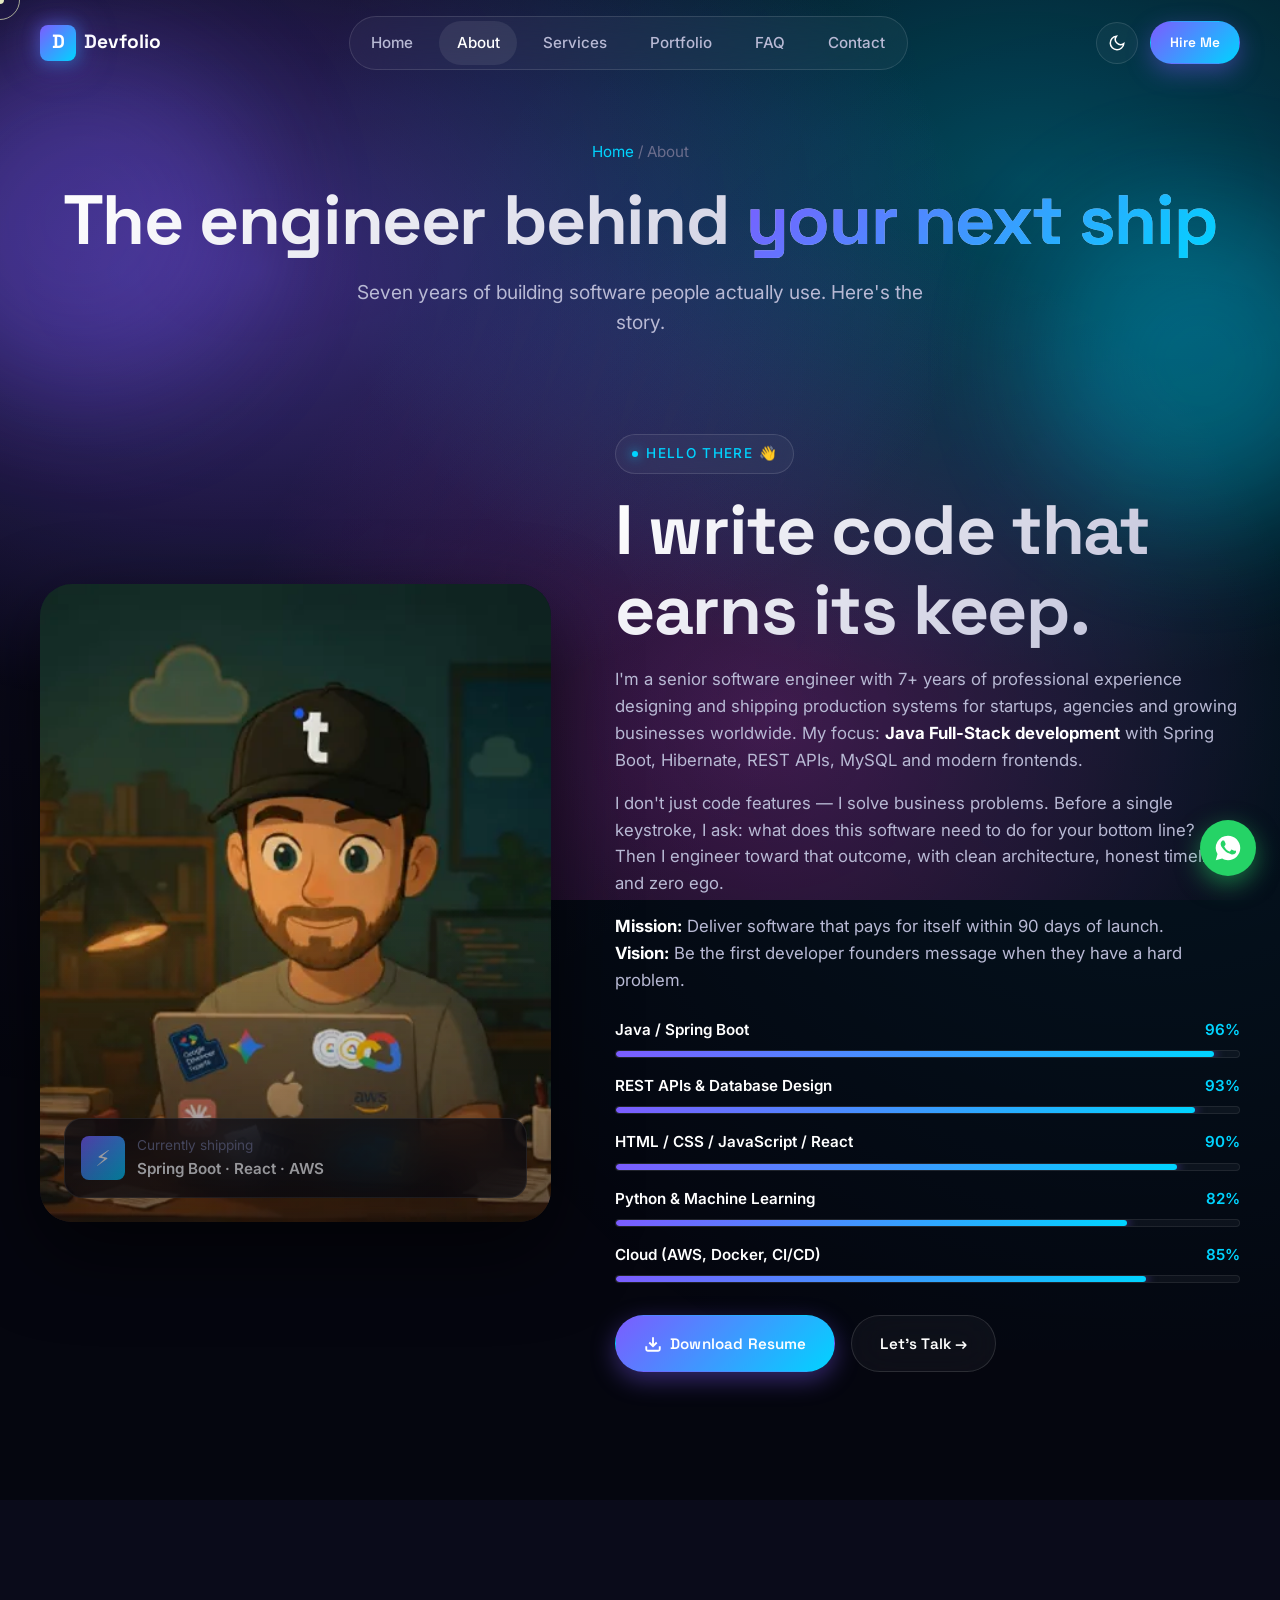
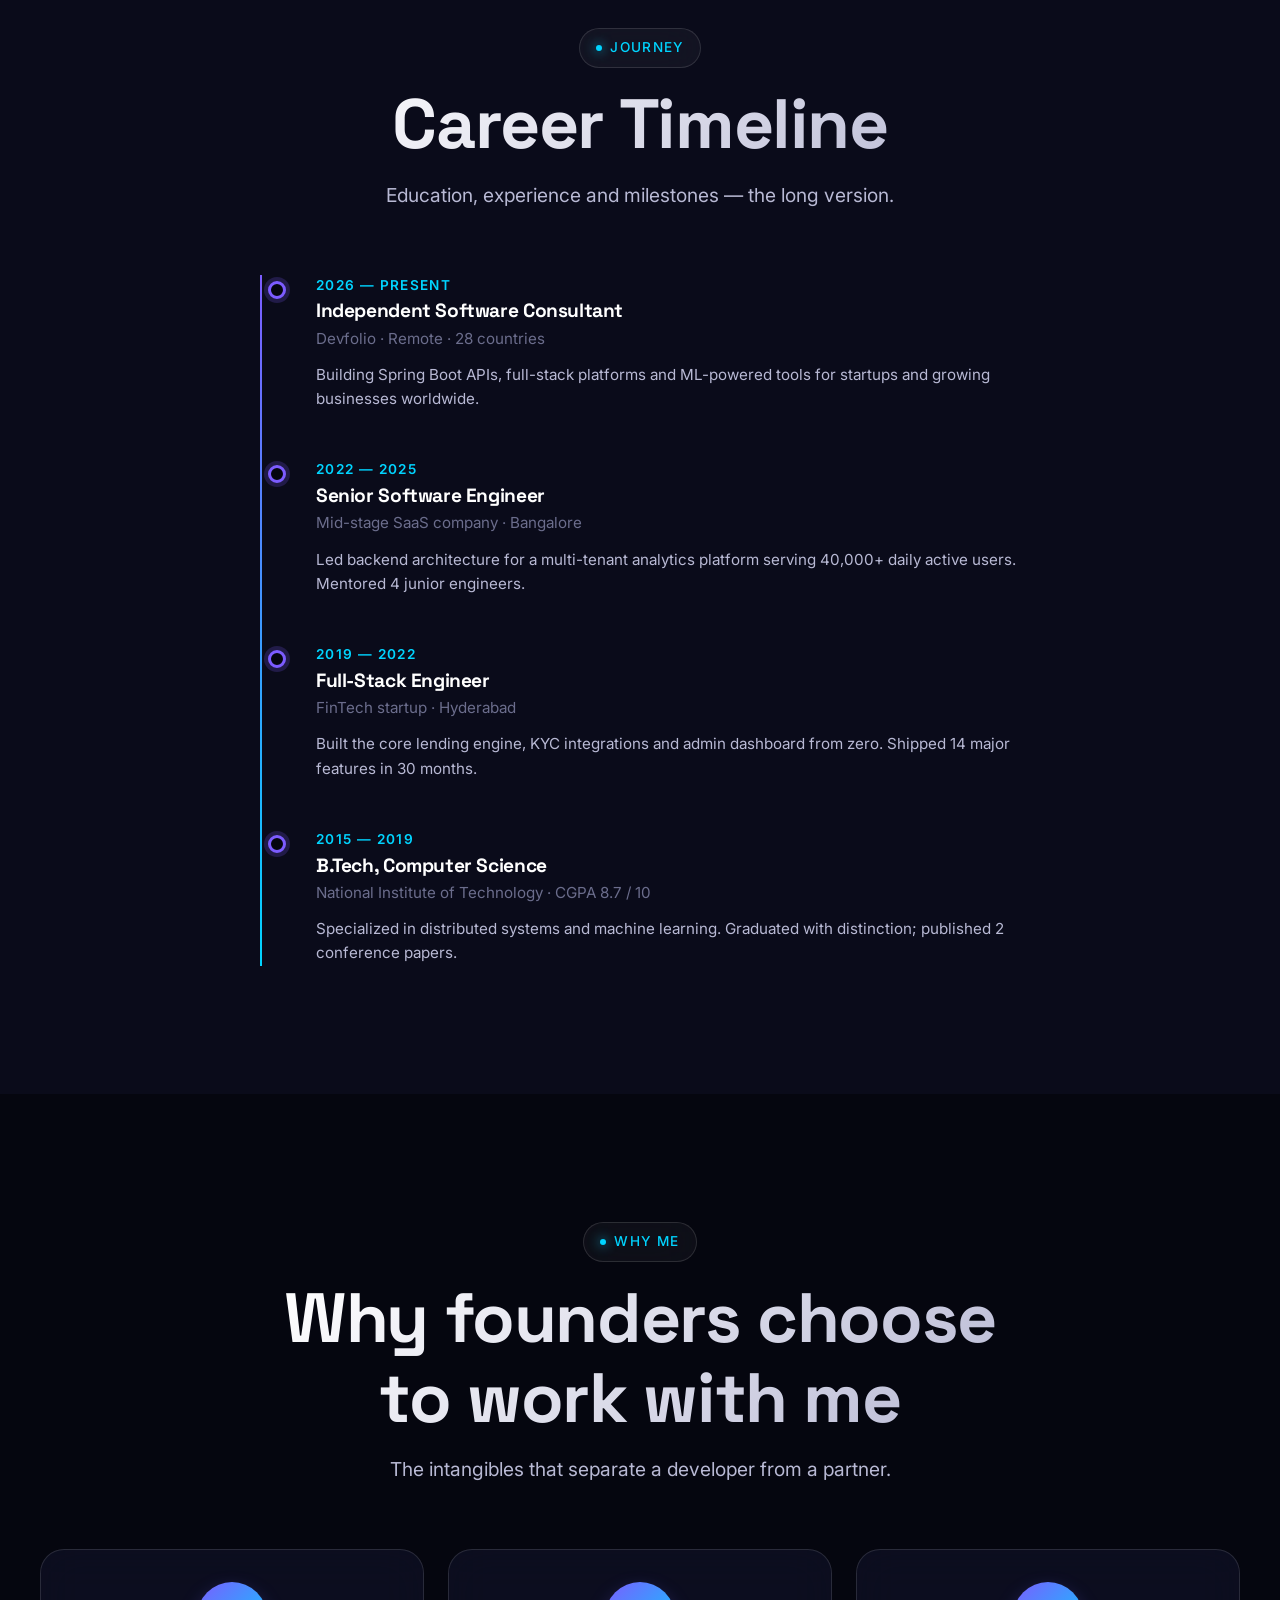
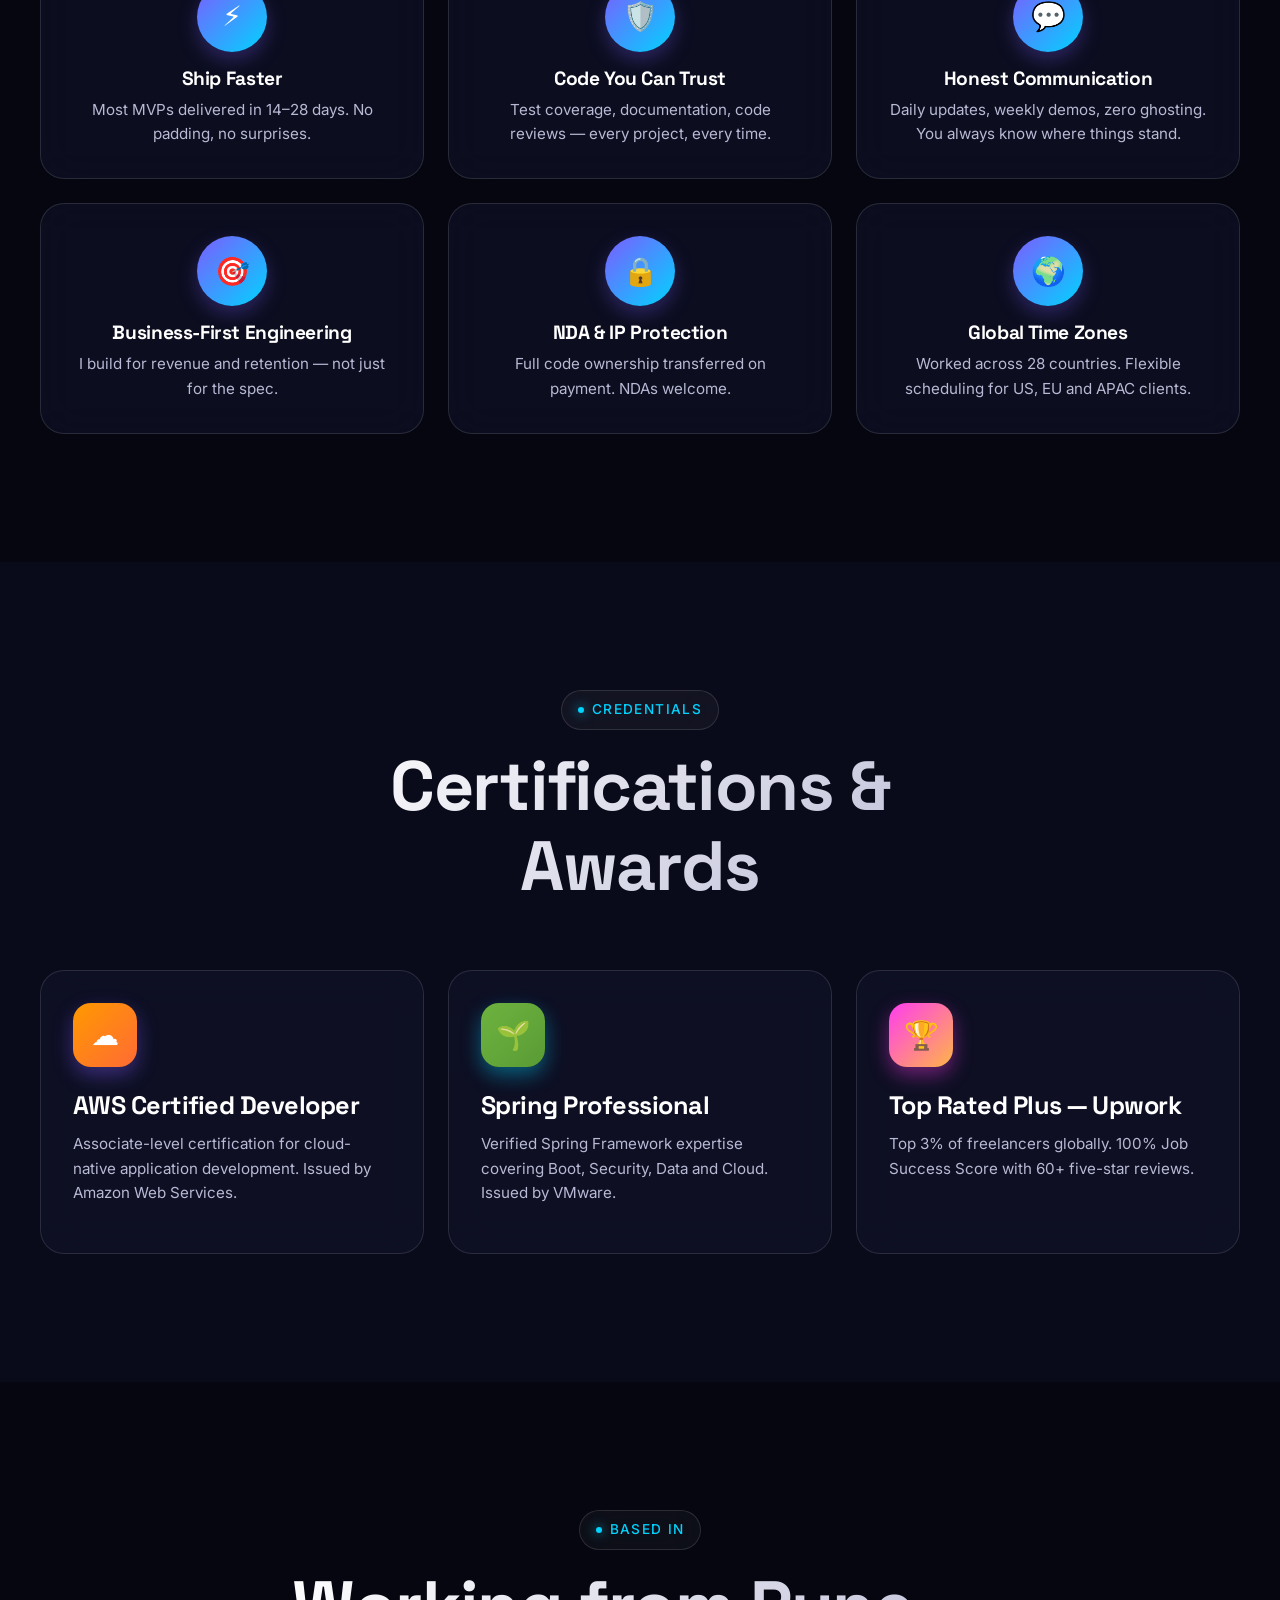
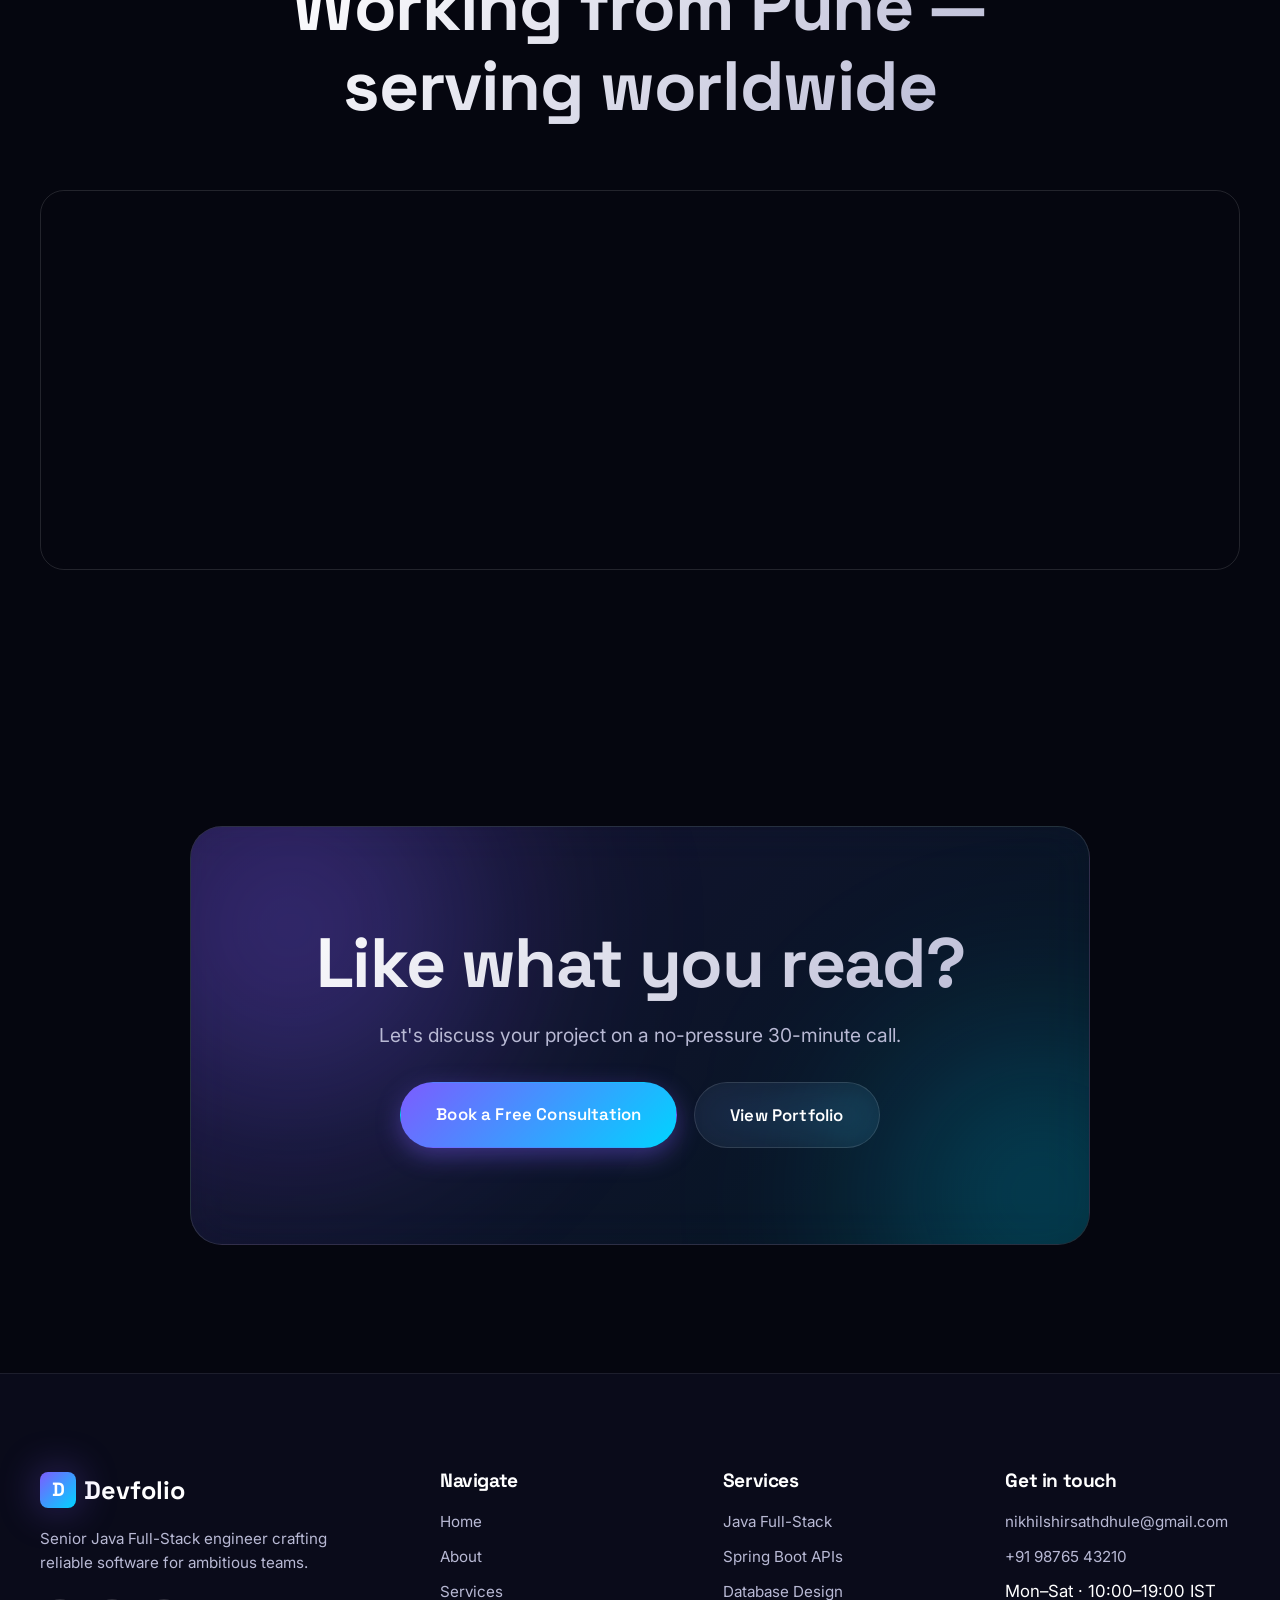
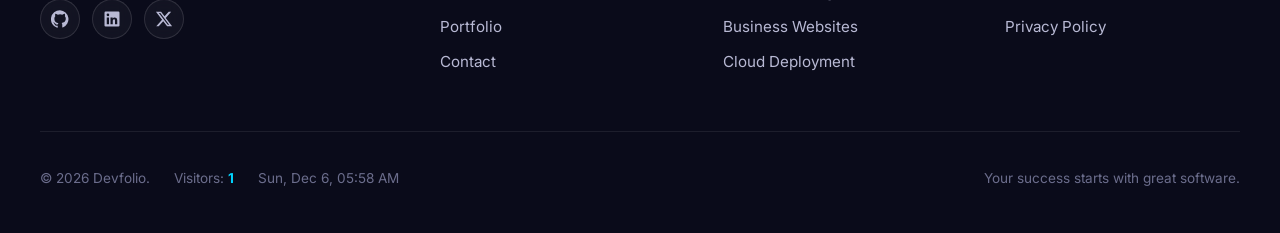
==== about.html @ 01528c9b "Add files via upload" ====
<!DOCTYPE html>
<html lang="en">
<head>
  <meta charset="UTF-8" />
  <meta name="viewport" content="width=device-width, initial-scale=1.0" />
  <title>About — Devfolio | Senior Java Full-Stack Developer</title>
  <meta name="description" content="Meet the developer behind Devfolio. 7+ years of shipping production software for startups and enterprises across 28 countries." />
  <meta name="keywords" content="About Java Developer, Software Engineer Profile, Spring Boot Expert, Hire Developer" />
  <link rel="canonical" href="https://devfolio.dev/about.html" />

  <meta property="og:title" content="About — Devfolio | Senior Java Full-Stack Developer" />
  <meta property="og:description" content="7+ years of shipping production software for startups and enterprises across 28 countries." />
  <meta property="og:image" content="https://images.unsplash.com/photo-1517694712202-14dd9538aa97?w=1200&h=630&fit=crop" />

  <link rel="icon" type="image/svg+xml" href="data:image/svg+xml,%3Csvg xmlns='http://www.w3.org/2000/svg' viewBox='0 0 100 100'%3E%3Cdefs%3E%3ClinearGradient id='g' x1='0' y1='0' x2='1' y2='1'%3E%3Cstop offset='0' stop-color='%237c5cff'/%3E%3Cstop offset='1' stop-color='%2300d4ff'/%3E%3C/linearGradient%3E%3C/defs%3E%3Crect width='100' height='100' rx='22' fill='url(%23g)'/%3E%3Ctext x='50' y='68' font-family='Arial' font-weight='700' font-size='56' fill='white' text-anchor='middle'%3ED%3C/text%3E%3C/svg%3E" />

  <link rel="stylesheet" href="css/variables.css" />
  <link rel="stylesheet" href="css/style.css" />
  <link rel="stylesheet" href="css/animations.css" />
  <link rel="stylesheet" href="css/responsive.css" />
</head>
<body>
  <div class="loader" id="loader"><div class="loader-logo">Devfolio</div><div class="loader-bar"><div class="loader-bar-fill"></div></div></div>
  <div class="cursor-dot"></div><div class="cursor-ring"></div>
  <div class="scroll-progress" id="scroll-progress"></div>

  <!-- Nav -->
  <header class="navbar" id="navbar">
    <div class="container nav-container">
      <a href="index.html" class="nav-logo"><span class="nav-logo-icon">D</span><span>Devfolio</span></a>
      <nav class="nav-menu" id="nav-menu">
        <a href="index.html" class="nav-link">Home</a>
        <a href="about.html" class="nav-link">About</a>
        <a href="services.html" class="nav-link">Services</a>
        <a href="portfolio.html" class="nav-link">Portfolio</a>
        <a href="faq.html" class="nav-link">FAQ</a>
        <a href="contact.html" class="nav-link">Contact</a>
      </nav>
      <div class="nav-actions">
        <button class="theme-toggle" id="theme-toggle" aria-label="Toggle theme">
          <svg class="moon-icon" viewBox="0 0 24 24" fill="none" stroke="currentColor" stroke-width="2"><path d="M21 12.79A9 9 0 1 1 11.21 3 7 7 0 0 0 21 12.79z"/></svg>
          <svg class="sun-icon" viewBox="0 0 24 24" fill="none" stroke="currentColor" stroke-width="2"><circle cx="12" cy="12" r="4"/><path d="M12 2v2M12 20v2M4.93 4.93l1.41 1.41M17.66 17.66l1.41 1.41M2 12h2M20 12h2M4.93 19.07l1.41-1.41M17.66 6.34l1.41-1.41"/></svg>
        </button>
        <a href="contact.html" class="btn btn-primary btn-sm">Hire Me</a>
        <button class="nav-toggle" id="nav-toggle" aria-label="Menu"><span></span><span></span><span></span></button>
      </div>
    </div>
  </header>

  <main>
    <!-- Page Header -->
    <section class="page-header">
      <div class="floating-shape shape-1"></div>
      <div class="floating-shape shape-2"></div>
      <div class="container">
        <div class="page-breadcrumb"><a href="index.html">Home</a> / About</div>
        <h1 class="page-title">The engineer behind <span class="gradient-text">your next ship</span></h1>
        <p class="section-subtitle">Seven years of building software people actually use. Here's the story.</p>
      </div>
    </section>

    <!-- About Intro -->
    <section style="padding-top: var(--space-xl);">
      <div class="container">
        <div class="about-grid">
          <div class="about-image-wrapper reveal-left">
            <img src="images\20949060.webp" alt="Developer at work" loading="lazy" />
            <div class="about-image-badge">
              <div class="about-image-badge-icon">⚡</div>
              <div>
                <div class="float-card-label">Currently shipping</div>
                <div class="float-card-value">Spring Boot · React · AWS</div>
              </div>
            </div>
          </div>
          <div class="about-content reveal-right">
            <span class="section-tag">Hello there 👋</span>
            <h2 class="section-title" style="text-align:left">I write code that earns its keep.</h2>
            <p>I'm a senior software engineer with 7+ years of professional experience designing and shipping production systems for startups, agencies and growing businesses worldwide. My focus: <strong style="color:var(--text-primary)">Java Full-Stack development</strong> with Spring Boot, Hibernate, REST APIs, MySQL and modern frontends.</p>
            <p>I don't just code features — I solve business problems. Before a single keystroke, I ask: what does this software need to do for your bottom line? Then I engineer toward that outcome, with clean architecture, honest timelines and zero ego.</p>
            <p><strong style="color:var(--text-primary)">Mission:</strong> Deliver software that pays for itself within 90 days of launch.<br/>
              <strong style="color:var(--text-primary)">Vision:</strong> Be the first developer founders message when they have a hard problem.</p>

            <!-- Skills bars -->
            <div class="skills-list">
              <div class="skill-item">
                <div class="skill-header"><span class="skill-name">Java / Spring Boot</span><span class="skill-percent">96%</span></div>
                <div class="skill-bar"><div class="skill-bar-fill" data-fill="96"></div></div>
              </div>
              <div class="skill-item">
                <div class="skill-header"><span class="skill-name">REST APIs & Database Design</span><span class="skill-percent">93%</span></div>
                <div class="skill-bar"><div class="skill-bar-fill" data-fill="93"></div></div>
              </div>
              <div class="skill-item">
                <div class="skill-header"><span class="skill-name">HTML / CSS / JavaScript / React</span><span class="skill-percent">90%</span></div>
                <div class="skill-bar"><div class="skill-bar-fill" data-fill="90"></div></div>
              </div>
              <div class="skill-item">
                <div class="skill-header"><span class="skill-name">Python & Machine Learning</span><span class="skill-percent">82%</span></div>
                <div class="skill-bar"><div class="skill-bar-fill" data-fill="82"></div></div>
              </div>
              <div class="skill-item">
                <div class="skill-header"><span class="skill-name">Cloud (AWS, Docker, CI/CD)</span><span class="skill-percent">85%</span></div>
                <div class="skill-bar"><div class="skill-bar-fill" data-fill="85"></div></div>
              </div>
            </div>

            <div style="display:flex; gap: var(--space-md); margin-top: var(--space-xl); flex-wrap: wrap;">
              <a href="#" download class="btn btn-primary">
                <svg viewBox="0 0 24 24" fill="none" stroke="currentColor" stroke-width="2.5"><path d="M21 15v4a2 2 0 0 1-2 2H5a2 2 0 0 1-2-2v-4M7 10l5 5 5-5M12 15V3"/></svg>
                Download Resume
              </a>
              <a href="contact.html" class="btn btn-secondary">Let's Talk →</a>
            </div>
          </div>
        </div>
      </div>
    </section>

    <!-- Timeline -->
    <section style="background: var(--bg-secondary);">
      <div class="container">
        <div class="section-header reveal">
          <span class="section-tag">Journey</span>
          <h2 class="section-title">Career Timeline</h2>
          <p class="section-subtitle">Education, experience and milestones — the long version.</p>
        </div>
        <div class="timeline">
          <div class="timeline-item reveal-left">
            <div class="timeline-dot"></div>
            <div class="timeline-date">2026 — Present</div>
            <h3 class="timeline-title">Independent Software Consultant</h3>
            <div class="timeline-org">Devfolio · Remote · 28 countries</div>
            <p class="timeline-desc">Building Spring Boot APIs, full-stack platforms and ML-powered tools for startups and growing businesses worldwide.</p>
          </div>
          <div class="timeline-item reveal-left">
            <div class="timeline-dot"></div>
            <div class="timeline-date">2022 — 2025</div>
            <h3 class="timeline-title">Senior Software Engineer</h3>
            <div class="timeline-org">Mid-stage SaaS company · Bangalore</div>
            <p class="timeline-desc">Led backend architecture for a multi-tenant analytics platform serving 40,000+ daily active users. Mentored 4 junior engineers.</p>
          </div>
          <div class="timeline-item reveal-left">
            <div class="timeline-dot"></div>
            <div class="timeline-date">2019 — 2022</div>
            <h3 class="timeline-title">Full-Stack Engineer</h3>
            <div class="timeline-org">FinTech startup · Hyderabad</div>
            <p class="timeline-desc">Built the core lending engine, KYC integrations and admin dashboard from zero. Shipped 14 major features in 30 months.</p>
          </div>
          <div class="timeline-item reveal-left">
            <div class="timeline-dot"></div>
            <div class="timeline-date">2015 — 2019</div>
            <h3 class="timeline-title">B.Tech, Computer Science</h3>
            <div class="timeline-org">National Institute of Technology · CGPA 8.7 / 10</div>
            <p class="timeline-desc">Specialized in distributed systems and machine learning. Graduated with distinction; published 2 conference papers.</p>
          </div>
        </div>
      </div>
    </section>

    <!-- Why Hire Me -->
    <section>
      <div class="container">
        <div class="section-header reveal">
          <span class="section-tag">Why Me</span>
          <h2 class="section-title">Why founders choose to work with me</h2>
          <p class="section-subtitle">The intangibles that separate a developer from a partner.</p>
        </div>
        <div class="why-grid reveal-stagger">
          <div class="why-card" data-tilt>
            <div class="why-icon">⚡</div>
            <h3 class="why-title">Ship Faster</h3>
            <p class="why-desc">Most MVPs delivered in 14–28 days. No padding, no surprises.</p>
          </div>
          <div class="why-card" data-tilt>
            <div class="why-icon">🛡️</div>
            <h3 class="why-title">Code You Can Trust</h3>
            <p class="why-desc">Test coverage, documentation, code reviews — every project, every time.</p>
          </div>
          <div class="why-card" data-tilt>
            <div class="why-icon">💬</div>
            <h3 class="why-title">Honest Communication</h3>
            <p class="why-desc">Daily updates, weekly demos, zero ghosting. You always know where things stand.</p>
          </div>
          <div class="why-card" data-tilt>
            <div class="why-icon">🎯</div>
            <h3 class="why-title">Business-First Engineering</h3>
            <p class="why-desc">I build for revenue and retention — not just for the spec.</p>
          </div>
          <div class="why-card" data-tilt>
            <div class="why-icon">🔒</div>
            <h3 class="why-title">NDA & IP Protection</h3>
            <p class="why-desc">Full code ownership transferred on payment. NDAs welcome.</p>
          </div>
          <div class="why-card" data-tilt>
            <div class="why-icon">🌍</div>
            <h3 class="why-title">Global Time Zones</h3>
            <p class="why-desc">Worked across 28 countries. Flexible scheduling for US, EU and APAC clients.</p>
          </div>
        </div>
      </div>
    </section>

    <!-- Certifications -->
    <section style="background: var(--bg-secondary);">
      <div class="container">
        <div class="section-header reveal">
          <span class="section-tag">Credentials</span>
          <h2 class="section-title">Certifications & Awards</h2>
        </div>
        <div class="services-grid reveal-stagger">
          <div class="service-card">
            <div class="service-icon" style="background: linear-gradient(135deg, #ff9900, #ff6b35);">☁️</div>
            <h3 class="service-title">AWS Certified Developer</h3>
            <p class="service-desc">Associate-level certification for cloud-native application development. Issued by Amazon Web Services.</p>
          </div>
          <div class="service-card">
            <div class="service-icon" style="background: linear-gradient(135deg, #6db33f, #5a9b35);">🌱</div>
            <h3 class="service-title">Spring Professional</h3>
            <p class="service-desc">Verified Spring Framework expertise covering Boot, Security, Data and Cloud. Issued by VMware.</p>
          </div>
          <div class="service-card">
            <div class="service-icon">🏆</div>
            <h3 class="service-title">Top Rated Plus — Upwork</h3>
            <p class="service-desc">Top 3% of freelancers globally. 100% Job Success Score with 60+ five-star reviews.</p>
          </div>
        </div>
      </div>
    </section>

    <!-- Map -->
    <section>
      <div class="container">
        <div class="section-header reveal">
          <span class="section-tag">Based In</span>
          <h2 class="section-title">Working from Pune — serving worldwide</h2>
        </div>
        <div class="map-wrapper reveal-scale">
          <iframe src="https://www.google.com/maps/embed?pb=!1m18!1m12!1m3!1d30272.770405528333!2d73.83503385406599!3d18.52435868348304!2m3!1f0!2f0!3f0!3m2!1i1024!2i768!4f13.1!3m3!1m2!1s0x3bc2bf2e67461101%3A0x828e12536678b91a!2sPune%2C%20Maharashtra!5e0!3m2!1sen!2sin!4v1700000000000" loading="lazy" referrerpolicy="no-referrer-when-downgrade" title="Bangalore Map"></iframe>
        </div>
      </div>
    </section>

    <!-- CTA -->
    <section class="cta-section">
      <div class="container">
        <div class="cta-card reveal-scale">
          <h2 class="cta-title">Like what you read?</h2>
          <p class="cta-desc">Let's discuss your project on a no-pressure 30-minute call.</p>
          <div class="cta-actions">
            <a href="contact.html" class="btn btn-primary btn-lg btn-magnetic">Book a Free Consultation</a>
            <a href="portfolio.html" class="btn btn-secondary btn-lg">View Portfolio</a>
          </div>
        </div>
      </div>
    </section>
  </main>

  <!-- Footer (compact – shared structure) -->
  <footer class="footer">
    <div class="container">
      <div class="footer-grid">
        <div class="footer-brand">
          <div class="footer-brand-logo"><span class="nav-logo-icon">D</span><span>Devfolio</span></div>
          <p class="footer-desc">Senior Java Full-Stack engineer crafting reliable software for ambitious teams.</p>
          <div class="footer-socials">
            <a class="social-link" href="#" aria-label="GitHub"><svg viewBox="0 0 24 24" fill="currentColor"><path d="M12 .3a12 12 0 0 0-3.8 23.4c.6.1.8-.3.8-.6v-2.2c-3.3.7-4-1.6-4-1.6-.6-1.4-1.4-1.8-1.4-1.8-1.1-.7.1-.7.1-.7 1.2.1 1.9 1.2 1.9 1.2 1.1 1.9 2.9 1.3 3.6 1 .1-.8.4-1.3.8-1.6-2.7-.3-5.5-1.3-5.5-6 0-1.3.5-2.4 1.2-3.2-.1-.3-.5-1.5.1-3.2 0 0 1-.3 3.3 1.2a11.5 11.5 0 0 1 6 0c2.3-1.5 3.3-1.2 3.3-1.2.7 1.7.2 2.9.1 3.2.8.8 1.2 1.9 1.2 3.2 0 4.6-2.8 5.6-5.5 5.9.4.4.8 1.1.8 2.2v3.3c0 .3.2.7.8.6A12 12 0 0 0 12 .3"/></svg></a>
            <a class="social-link" href="#" aria-label="LinkedIn"><svg viewBox="0 0 24 24" fill="currentColor"><path d="M20.5 2h-17A1.5 1.5 0 0 0 2 3.5v17A1.5 1.5 0 0 0 3.5 22h17a1.5 1.5 0 0 0 1.5-1.5v-17A1.5 1.5 0 0 0 20.5 2zM8 19H5v-9h3zM6.5 8.25A1.75 1.75 0 1 1 8.3 6.5a1.78 1.78 0 0 1-1.8 1.75zM19 19h-3v-4.74c0-1.42-.6-1.93-1.38-1.93A1.74 1.74 0 0 0 13 14.19V19h-3v-9h2.9v1.3a3.11 3.11 0 0 1 2.7-1.4c1.55 0 3.36.86 3.36 3.66z"/></svg></a>
            <a class="social-link" href="#" aria-label="Twitter"><svg viewBox="0 0 24 24" fill="currentColor"><path d="M18.244 2.25h3.308l-7.227 8.26 8.502 11.24H16.17l-5.214-6.817L4.99 21.75H1.68l7.73-8.835L1.254 2.25H8.08l4.713 6.231zm-1.161 17.52h1.833L7.084 4.126H5.117z"/></svg></a>
          </div>
        </div>
        <div class="footer-col"><h4>Navigate</h4><ul><li><a href="index.html">Home</a></li><li><a href="about.html">About</a></li><li><a href="services.html">Services</a></li><li><a href="portfolio.html">Portfolio</a></li><li><a href="contact.html">Contact</a></li></ul></div>
        <div class="footer-col"><h4>Services</h4><ul><li><a href="services.html">Java Full-Stack</a></li><li><a href="services.html">Spring Boot APIs</a></li><li><a href="services.html">Database Design</a></li><li><a href="services.html">Business Websites</a></li><li><a href="services.html">Cloud Deployment</a></li></ul></div>
        <div class="footer-col"><h4>Get in touch</h4><ul><li><a href="mailto:nikhilshirsathdhule@gmail.com">nikhilshirsathdhule@gmail.com</a></li><li><a href="tel:+919876543210">+91 98765 43210</a></li><li>Mon–Sat · 10:00–19:00 IST</li><li><a href="privacy.html">Privacy Policy</a></li></ul></div>
      </div>
      <div class="footer-bottom">
        <div class="info-bar" style="gap: 1.5rem;">
          <span>© 2026 Devfolio.</span>
          <span>Visitors: <strong id="visitor-count" style="color: var(--accent-secondary)">0</strong></span>
          <span id="current-datetime"></span>
        </div>
        <span>Your success starts with great software.</span>
      </div>
    </div>
  </footer>

  <a href="https://wa.me/919876543210" class="whatsapp-float" aria-label="WhatsApp" target="_blank" rel="noopener">
    <svg viewBox="0 0 24 24" fill="currentColor"><path d="M17.5 14.4c-.3-.2-1.7-.9-2-1s-.5-.2-.7.2-.8 1-1 1.2-.4.2-.7.1c-1-.5-2-1-2.7-1.9-.7-.8-1.3-1.8-1.5-2.1-.2-.4 0-.5.2-.7.2-.2.4-.4.5-.6s.2-.3.3-.5c.1-.3 0-.5 0-.7s-.7-1.8-1-2.4c-.3-.6-.5-.5-.7-.5h-.6c-.2 0-.5.1-.8.4-.3.4-1.1 1.1-1.1 2.6s1.2 3 1.4 3.2c.2.2 2.3 3.5 5.6 4.9.8.4 1.4.6 1.9.7.8.2 1.5.2 2.1.1.6-.1 1.7-.7 2-1.4.2-.7.2-1.3.1-1.4-.1-.2-.3-.3-.6-.4M12 22.5c-1.8 0-3.5-.5-5-1.4l-5.5 1.5 1.5-5.4A10.4 10.4 0 0 1 12 1.5c5.8 0 10.5 4.7 10.5 10.5S17.8 22.5 12 22.5"/></svg>
  </a>
  <button class="back-to-top" id="back-to-top" aria-label="Back to top">
    <svg width="18" height="18" viewBox="0 0 24 24" fill="none" stroke="currentColor" stroke-width="2.5"><path d="M18 15l-6-6-6 6"/></svg>
  </button>
  <div class="toast-container" id="toast-container"></div>

  <script src="js/theme.js"></script>
  <script src="js/main.js"></script>
  <script src="js/animation.js"></script>
</body>
</html>
---- css/variables.css ----
/* ============================================
   CSS VARIABLES - Design Tokens
   Premium Dark Theme with Glassmorphism
   ============================================ */

:root {
  /* ---------- Color Palette - Dark Theme ---------- */
  --bg-primary: #05060f;
  --bg-secondary: #0a0b1a;
  --bg-tertiary: #11132a;
  --bg-glass: rgba(255, 255, 255, 0.04);
  --bg-glass-strong: rgba(255, 255, 255, 0.08);
  --bg-card: rgba(17, 19, 42, 0.6);

  /* ---------- Brand / Accent ---------- */
  --accent-primary: #7c5cff;     /* Electric Violet */
  --accent-secondary: #00d4ff;   /* Cyan */
  --accent-tertiary: #ff3df0;    /* Magenta */
  --accent-success: #00ffa3;     /* Neon Green */
  --accent-warning: #ffb547;
  --accent-error: #ff4d6d;

  /* ---------- Gradients ---------- */
  --gradient-primary: linear-gradient(135deg, #7c5cff 0%, #00d4ff 100%);
  --gradient-secondary: linear-gradient(135deg, #ff3df0 0%, #7c5cff 100%);
  --gradient-aurora: linear-gradient(135deg, #7c5cff 0%, #ff3df0 50%, #00d4ff 100%);
  --gradient-mesh: radial-gradient(at 20% 30%, rgba(124, 92, 255, 0.4) 0px, transparent 50%),
                   radial-gradient(at 80% 20%, rgba(0, 212, 255, 0.3) 0px, transparent 50%),
                   radial-gradient(at 60% 80%, rgba(255, 61, 240, 0.25) 0px, transparent 50%);
  --gradient-border: linear-gradient(135deg, rgba(124, 92, 255, 0.6), rgba(0, 212, 255, 0.6));
  --gradient-text: linear-gradient(135deg, #ffffff 0%, #b8b9d4 100%);
  --gradient-glow: radial-gradient(circle, rgba(124, 92, 255, 0.4) 0%, transparent 70%);

  /* ---------- Text Colors ---------- */
  --text-primary: #ffffff;
  --text-secondary: #b8b9d4;
  --text-muted: #6b6d8c;
  --text-inverse: #05060f;

  /* ---------- Borders ---------- */
  --border-subtle: rgba(255, 255, 255, 0.08);
  --border-default: rgba(255, 255, 255, 0.12);
  --border-strong: rgba(255, 255, 255, 0.2);
  --border-glow: rgba(124, 92, 255, 0.4);

  /* ---------- Shadows - Soft Premium ---------- */
  --shadow-sm: 0 2px 8px rgba(0, 0, 0, 0.3);
  --shadow-md: 0 8px 24px rgba(0, 0, 0, 0.4);
  --shadow-lg: 0 20px 60px rgba(0, 0, 0, 0.5);
  --shadow-xl: 0 30px 80px rgba(0, 0, 0, 0.6);
  --shadow-glow: 0 0 40px rgba(124, 92, 255, 0.4);
  --shadow-glow-cyan: 0 0 40px rgba(0, 212, 255, 0.4);
  --shadow-neumorph: 8px 8px 24px rgba(0, 0, 0, 0.4), -8px -8px 24px rgba(255, 255, 255, 0.02);

  /* ---------- Typography ---------- */
  --font-display: 'Space Grotesk', 'Inter', system-ui, -apple-system, sans-serif;
  --font-body: 'Inter', system-ui, -apple-system, sans-serif;
  --font-mono: 'JetBrains Mono', 'Courier New', monospace;

  --fs-xs: clamp(0.75rem, 0.7rem + 0.2vw, 0.85rem);
  --fs-sm: clamp(0.85rem, 0.8rem + 0.25vw, 0.95rem);
  --fs-base: clamp(0.95rem, 0.9rem + 0.25vw, 1.05rem);
  --fs-md: clamp(1.05rem, 1rem + 0.3vw, 1.2rem);
  --fs-lg: clamp(1.25rem, 1.1rem + 0.6vw, 1.6rem);
  --fs-xl: clamp(1.6rem, 1.3rem + 1.2vw, 2.4rem);
  --fs-2xl: clamp(2rem, 1.5rem + 2vw, 3.2rem);
  --fs-3xl: clamp(2.5rem, 1.8rem + 3.2vw, 4.8rem);
  --fs-hero: clamp(2.8rem, 2rem + 4.5vw, 6.5rem);

  /* ---------- Spacing ---------- */
  --space-2xs: 0.25rem;
  --space-xs: 0.5rem;
  --space-sm: 0.75rem;
  --space-md: 1rem;
  --space-lg: 1.5rem;
  --space-xl: 2rem;
  --space-2xl: 3rem;
  --space-3xl: 4rem;
  --space-4xl: 6rem;
  --space-5xl: 8rem;

  /* ---------- Radius ---------- */
  --r-xs: 4px;
  --r-sm: 8px;
  --r-md: 12px;
  --r-lg: 18px;
  --r-xl: 24px;
  --r-2xl: 32px;
  --r-full: 9999px;

  /* ---------- Transitions ---------- */
  --t-fast: 150ms cubic-bezier(0.4, 0, 0.2, 1);
  --t-base: 300ms cubic-bezier(0.4, 0, 0.2, 1);
  --t-slow: 600ms cubic-bezier(0.4, 0, 0.2, 1);
  --t-spring: 400ms cubic-bezier(0.34, 1.56, 0.64, 1);
  --t-smooth: 800ms cubic-bezier(0.16, 1, 0.3, 1);

  /* ---------- Container ---------- */
  --container-max: 1280px;
  --container-padding: clamp(1rem, 4vw, 2.5rem);

  /* ---------- Z-Index ---------- */
  --z-base: 1;
  --z-dropdown: 100;
  --z-sticky: 200;
  --z-nav: 500;
  --z-modal: 1000;
  --z-cursor: 9999;
  --z-toast: 10000;
  --z-loader: 99999;
}

/* ---------- Light Theme Override ---------- */
[data-theme="light"] {
  --bg-primary: #f7f8fc;
  --bg-secondary: #ffffff;
  --bg-tertiary: #eef0fa;
  --bg-glass: rgba(255, 255, 255, 0.7);
  --bg-glass-strong: rgba(255, 255, 255, 0.9);
  --bg-card: rgba(255, 255, 255, 0.85);

  --text-primary: #0a0b1a;
  --text-secondary: #4a4c6b;
  --text-muted: #8a8da8;

  --border-subtle: rgba(10, 11, 26, 0.06);
  --border-default: rgba(10, 11, 26, 0.1);
  --border-strong: rgba(10, 11, 26, 0.18);

  --gradient-text: linear-gradient(135deg, #0a0b1a 0%, #4a4c6b 100%);
  --gradient-mesh: radial-gradient(at 20% 30%, rgba(124, 92, 255, 0.18) 0px, transparent 50%),
                   radial-gradient(at 80% 20%, rgba(0, 212, 255, 0.15) 0px, transparent 50%),
                   radial-gradient(at 60% 80%, rgba(255, 61, 240, 0.12) 0px, transparent 50%);

  --shadow-sm: 0 2px 8px rgba(10, 11, 26, 0.06);
  --shadow-md: 0 8px 24px rgba(10, 11, 26, 0.1);
  --shadow-lg: 0 20px 60px rgba(10, 11, 26, 0.12);
}
---- css/style.css ----
/* ============================================
   MAIN STYLESHEET - Devfolio Premium
   ============================================ */

@import url('https://fonts.googleapis.com/css2?family=Inter:wght@300;400;500;600;700;800&family=Space+Grotesk:wght@400;500;600;700&family=JetBrains+Mono:wght@400;500&display=swap');

/* ---------- Reset ---------- */
*, *::before, *::after {
  box-sizing: border-box;
  margin: 0;
  padding: 0;
}

html {
  scroll-behavior: smooth;
  -webkit-font-smoothing: antialiased;
  -moz-osx-font-smoothing: grayscale;
}

body {
  font-family: var(--font-body);
  font-size: var(--fs-base);
  line-height: 1.6;
  color: var(--text-primary);
  background: var(--bg-primary);
  overflow-x: hidden;
  position: relative;
  min-height: 100vh;
}

/* ---------- Animated Background Mesh ---------- */
body::before {
  content: '';
  position: fixed;
  inset: 0;
  background: var(--gradient-mesh);
  z-index: -2;
  pointer-events: none;
  animation: meshShift 20s ease-in-out infinite alternate;
}

@keyframes meshShift {
  0% { transform: scale(1) rotate(0deg); opacity: 0.9; }
  100% { transform: scale(1.15) rotate(2deg); opacity: 1; }
}

/* ---------- Aurora Effect ---------- */
body::after {
  content: '';
  position: fixed;
  top: -50%;
  left: -50%;
  width: 200%;
  height: 200%;
  background:
    radial-gradient(circle at 30% 40%, rgba(124, 92, 255, 0.08) 0%, transparent 40%),
    radial-gradient(circle at 70% 60%, rgba(0, 212, 255, 0.08) 0%, transparent 40%);
  z-index: -1;
  pointer-events: none;
  animation: aurora 25s linear infinite;
}

@keyframes aurora {
  0% { transform: rotate(0deg) scale(1); }
  50% { transform: rotate(180deg) scale(1.2); }
  100% { transform: rotate(360deg) scale(1); }
}

/* ---------- Typography ---------- */
h1, h2, h3, h4, h5, h6 {
  font-family: var(--font-display);
  font-weight: 700;
  line-height: 1.15;
  letter-spacing: -0.02em;
  color: var(--text-primary);
}

h1 { font-size: var(--fs-hero); }
h2 { font-size: var(--fs-3xl); }
h3 { font-size: var(--fs-2xl); }
h4 { font-size: var(--fs-xl); }
h5 { font-size: var(--fs-lg); }
h6 { font-size: var(--fs-md); }

p { color: var(--text-secondary); }

a {
  color: inherit;
  text-decoration: none;
  transition: color var(--t-base);
}

img, picture, video { max-width: 100%; display: block; }

ul, ol { list-style: none; }

button {
  font-family: inherit;
  cursor: pointer;
  border: none;
  background: none;
  color: inherit;
}

::selection {
  background: var(--accent-primary);
  color: white;
}

/* ---------- Custom Scrollbar ---------- */
::-webkit-scrollbar { width: 10px; height: 10px; }
::-webkit-scrollbar-track { background: var(--bg-secondary); }
::-webkit-scrollbar-thumb {
  background: linear-gradient(180deg, var(--accent-primary), var(--accent-secondary));
  border-radius: var(--r-full);
}
::-webkit-scrollbar-thumb:hover { background: var(--accent-primary); }

/* ---------- Containers / Layout ---------- */
.container {
  width: 100%;
  max-width: var(--container-max);
  margin-inline: auto;
  padding-inline: var(--container-padding);
}

section { padding-block: var(--space-5xl); position: relative; }

.section-header {
  text-align: center;
  margin-bottom: var(--space-3xl);
  max-width: 720px;
  margin-inline: auto;
}

.section-tag {
  display: inline-flex;
  align-items: center;
  gap: var(--space-xs);
  padding: var(--space-xs) var(--space-md);
  background: var(--bg-glass);
  border: 1px solid var(--border-default);
  border-radius: var(--r-full);
  font-size: var(--fs-xs);
  font-weight: 500;
  color: var(--accent-secondary);
  text-transform: uppercase;
  letter-spacing: 0.1em;
  margin-bottom: var(--space-md);
  backdrop-filter: blur(20px);
  -webkit-backdrop-filter: blur(20px);
}

.section-tag::before {
  content: '';
  width: 6px; height: 6px;
  border-radius: 50%;
  background: var(--accent-secondary);
  box-shadow: 0 0 12px var(--accent-secondary);
  animation: pulse 2s ease-in-out infinite;
}

@keyframes pulse {
  0%, 100% { opacity: 1; transform: scale(1); }
  50% { opacity: 0.5; transform: scale(1.3); }
}

.section-title {
  font-size: var(--fs-3xl);
  margin-bottom: var(--space-md);
  background: var(--gradient-text);
  -webkit-background-clip: text;
  background-clip: text;
  -webkit-text-fill-color: transparent;
}

.section-subtitle {
  font-size: var(--fs-md);
  color: var(--text-secondary);
  max-width: 600px;
  margin-inline: auto;
}

.gradient-text {
  background: var(--gradient-primary);
  -webkit-background-clip: text;
  background-clip: text;
  -webkit-text-fill-color: transparent;
  display: inline-block;
}

/* ---------- Buttons ---------- */
.btn {
  display: inline-flex;
  align-items: center;
  justify-content: center;
  gap: var(--space-xs);
  padding: 0.95rem 1.75rem;
  font-size: var(--fs-sm);
  font-weight: 600;
  font-family: var(--font-display);
  letter-spacing: 0.01em;
  border-radius: var(--r-full);
  transition: all var(--t-spring);
  cursor: pointer;
  position: relative;
  overflow: hidden;
  white-space: nowrap;
  text-align: center;
  border: 1px solid transparent;
}

.btn svg { width: 18px; height: 18px; transition: transform var(--t-base); }
.btn:hover svg { transform: translateX(4px); }

/* Primary Button - Gradient */
.btn-primary {
  background: var(--gradient-primary);
  color: white;
  box-shadow: 0 8px 24px rgba(124, 92, 255, 0.4);
}

.btn-primary::before {
  content: '';
  position: absolute;
  inset: 0;
  background: var(--gradient-secondary);
  opacity: 0;
  transition: opacity var(--t-base);
  z-index: -1;
}

.btn-primary:hover {
  transform: translateY(-3px);
  box-shadow: 0 14px 36px rgba(124, 92, 255, 0.55);
}

.btn-primary:hover::before { opacity: 1; }

/* Secondary - Glass */
.btn-secondary {
  background: var(--bg-glass);
  color: var(--text-primary);
  border: 1px solid var(--border-default);
  backdrop-filter: blur(20px);
  -webkit-backdrop-filter: blur(20px);
}

.btn-secondary:hover {
  background: var(--bg-glass-strong);
  border-color: var(--accent-primary);
  transform: translateY(-3px);
  box-shadow: var(--shadow-glow);
}

/* Ghost */
.btn-ghost {
  background: transparent;
  color: var(--text-primary);
  border: 1px solid var(--border-default);
}

.btn-ghost:hover {
  border-color: var(--accent-secondary);
  color: var(--accent-secondary);
}

/* Sizes */
.btn-sm { padding: 0.6rem 1.2rem; font-size: var(--fs-xs); }
.btn-lg { padding: 1.15rem 2.2rem; font-size: var(--fs-base); }

/* Magnetic effect (used by JS) */
.btn-magnetic { will-change: transform; }

/* ---------- Custom Cursor ---------- */
.cursor-dot, .cursor-ring {
  position: fixed;
  top: 0; left: 0;
  pointer-events: none;
  z-index: var(--z-cursor);
  transform: translate(-50%, -50%);
  will-change: transform;
  mix-blend-mode: difference;
}

.cursor-dot {
  width: 8px; height: 8px;
  background: white;
  border-radius: 50%;
  transition: transform 0.1s ease;
}

.cursor-ring {
  width: 40px; height: 40px;
  border: 1.5px solid rgba(255, 255, 255, 0.7);
  border-radius: 50%;
  transition: transform 0.3s ease, width 0.3s ease, height 0.3s ease, background 0.3s ease;
}

.cursor-ring.cursor-hover {
  width: 64px; height: 64px;
  background: rgba(124, 92, 255, 0.2);
  border-color: var(--accent-primary);
}

@media (hover: none) {
  .cursor-dot, .cursor-ring { display: none; }
}

/* ---------- Loading Screen ---------- */
.loader {
  position: fixed;
  inset: 0;
  background: var(--bg-primary);
  display: flex;
  flex-direction: column;
  align-items: center;
  justify-content: center;
  z-index: var(--z-loader);
  transition: opacity 0.6s ease, visibility 0.6s ease;
}

.loader.hidden { opacity: 0; visibility: hidden; }

.loader-logo {
  font-family: var(--font-display);
  font-size: var(--fs-2xl);
  font-weight: 700;
  background: var(--gradient-primary);
  -webkit-background-clip: text;
  background-clip: text;
  -webkit-text-fill-color: transparent;
  margin-bottom: var(--space-lg);
}

.loader-bar {
  width: 200px;
  height: 3px;
  background: var(--bg-tertiary);
  border-radius: var(--r-full);
  overflow: hidden;
}

.loader-bar-fill {
  height: 100%;
  width: 0;
  background: var(--gradient-primary);
  border-radius: var(--r-full);
  animation: loadFill 1.5s ease forwards;
  box-shadow: 0 0 12px var(--accent-primary);
}

@keyframes loadFill {
  0% { width: 0; }
  100% { width: 100%; }
}

/* ---------- Top Progress Bar ---------- */
.scroll-progress {
  position: fixed;
  top: 0; left: 0;
  height: 3px;
  width: 0%;
  background: var(--gradient-primary);
  z-index: var(--z-nav);
  box-shadow: 0 0 12px var(--accent-primary);
  transition: width 0.1s linear;
}

/* ---------- Navigation ---------- */
.navbar {
  position: fixed;
  top: 0; left: 0; right: 0;
  z-index: var(--z-nav);
  padding-block: var(--space-md);
  transition: all var(--t-base);
}

.navbar.scrolled {
  padding-block: var(--space-sm);
  background: rgba(5, 6, 15, 0.7);
  backdrop-filter: blur(24px) saturate(180%);
  -webkit-backdrop-filter: blur(24px) saturate(180%);
  border-bottom: 1px solid var(--border-subtle);
}

[data-theme="light"] .navbar.scrolled {
  background: rgba(247, 248, 252, 0.8);
}

.nav-container {
  display: flex;
  align-items: center;
  justify-content: space-between;
  gap: var(--space-lg);
}

.nav-logo {
  display: flex;
  align-items: center;
  gap: var(--space-xs);
  font-family: var(--font-display);
  font-weight: 700;
  font-size: var(--fs-md);
  color: var(--text-primary);
}

.nav-logo-icon {
  width: 36px; height: 36px;
  display: grid; place-items: center;
  background: var(--gradient-primary);
  border-radius: var(--r-sm);
  font-size: var(--fs-md);
  color: white;
  box-shadow: var(--shadow-glow);
  position: relative;
}

.nav-logo-icon::after {
  content: '';
  position: absolute;
  inset: -2px;
  border-radius: var(--r-sm);
  background: var(--gradient-primary);
  filter: blur(8px);
  opacity: 0.4;
  z-index: -1;
}

.nav-menu {
  display: flex;
  align-items: center;
  gap: var(--space-xs);
  background: var(--bg-glass);
  border: 1px solid var(--border-default);
  border-radius: var(--r-full);
  padding: var(--space-2xs);
  backdrop-filter: blur(20px);
  -webkit-backdrop-filter: blur(20px);
}

.nav-link {
  padding: 0.6rem 1.1rem;
  font-size: var(--fs-sm);
  font-weight: 500;
  color: var(--text-secondary);
  border-radius: var(--r-full);
  transition: all var(--t-base);
  position: relative;
}

.nav-link:hover, .nav-link.active {
  color: var(--text-primary);
  background: var(--bg-glass-strong);
}

.nav-actions {
  display: flex;
  align-items: center;
  gap: var(--space-sm);
}

.theme-toggle {
  width: 42px; height: 42px;
  display: grid; place-items: center;
  background: var(--bg-glass);
  border: 1px solid var(--border-default);
  border-radius: 50%;
  color: var(--text-primary);
  transition: all var(--t-base);
  backdrop-filter: blur(20px);
  -webkit-backdrop-filter: blur(20px);
}

.theme-toggle:hover {
  border-color: var(--accent-primary);
  transform: rotate(20deg);
}

.theme-toggle svg { width: 18px; height: 18px; }
.theme-toggle .sun-icon { display: none; }
[data-theme="light"] .theme-toggle .sun-icon { display: block; }
[data-theme="light"] .theme-toggle .moon-icon { display: none; }

.nav-toggle {
  display: none;
  width: 42px; height: 42px;
  background: var(--bg-glass);
  border: 1px solid var(--border-default);
  border-radius: 50%;
  flex-direction: column;
  align-items: center;
  justify-content: center;
  gap: 4px;
}

.nav-toggle span {
  width: 18px; height: 2px;
  background: var(--text-primary);
  border-radius: 2px;
  transition: all var(--t-base);
}

.nav-toggle.active span:nth-child(1) { transform: translateY(6px) rotate(45deg); }
.nav-toggle.active span:nth-child(2) { opacity: 0; }
.nav-toggle.active span:nth-child(3) { transform: translateY(-6px) rotate(-45deg); }

/* ---------- Hero Section ---------- */
.hero {
  min-height: 100vh;
  display: flex;
  align-items: center;
  position: relative;
  padding-top: 120px;
  padding-bottom: var(--space-4xl);
  overflow: hidden;
}

.hero-canvas {
  position: absolute;
  inset: 0;
  z-index: -1;
  opacity: 0.5;
}

.hero-content {
  display: grid;
  grid-template-columns: 1.1fr 0.9fr;
  gap: var(--space-3xl);
  align-items: center;
  position: relative;
}

.hero-text { position: relative; }

.hero-badge {
  display: inline-flex;
  align-items: center;
  gap: var(--space-xs);
  padding: var(--space-xs) var(--space-md);
  background: var(--bg-glass);
  border: 1px solid var(--border-default);
  border-radius: var(--r-full);
  font-size: var(--fs-xs);
  font-weight: 500;
  margin-bottom: var(--space-lg);
  backdrop-filter: blur(20px);
  -webkit-backdrop-filter: blur(20px);
}

.hero-badge-dot {
  width: 8px; height: 8px;
  border-radius: 50%;
  background: var(--accent-success);
  box-shadow: 0 0 12px var(--accent-success);
  animation: pulse 2s ease-in-out infinite;
}

.hero-title {
  font-size: var(--fs-hero);
  font-weight: 700;
  line-height: 1.05;
  margin-bottom: var(--space-lg);
  letter-spacing: -0.03em;
}

.hero-title span.line { display: block; }

.typed-text {
    display: inline-block;

    width: 650px;      /* Adjust if needed */

    min-height: 1.1em;

    white-space: nowrap;

    overflow: hidden;

    background: var(--gradient-primary);

    -webkit-background-clip: text;
    background-clip: text;
    -webkit-text-fill-color: transparent;

    position: relative;

    transition: opacity .35s ease;
}

.typed-cursor {
  display: inline-block;
  width: 4px;
  height: 1em;
  background: var(--accent-secondary);
  margin-left: 4px;
  vertical-align: middle;
  animation: blink 1s step-end infinite;
}

@keyframes blink { 50% { opacity: 0; } }

.hero-desc {
  font-size: var(--fs-md);
  color: var(--text-secondary);
  max-width: 520px;
  margin-bottom: var(--space-xl);
  line-height: 1.7;
}

.hero-cta {
  display: flex;
  flex-wrap: wrap;
  gap: var(--space-md);
  margin-bottom: var(--space-2xl);
}

.hero-trust {
  display: flex;
  align-items: center;
  gap: var(--space-md);
  flex-wrap: wrap;
}

.trust-avatars { display: flex; }

.trust-avatars img {
  width: 38px; height: 38px;
  border-radius: 50%;
  border: 2px solid var(--bg-primary);
  margin-left: -10px;
  object-fit: cover;
}

.trust-avatars img:first-child { margin-left: 0; }

.trust-text { font-size: var(--fs-sm); color: var(--text-secondary); }
.trust-stars { color: var(--accent-warning); font-size: var(--fs-sm); }

/* Hero Visual - 3D Card */
.hero-visual {
  position: relative;
  perspective: 1500px;
  height: 560px;
}

.hero-card-stack {
  position: relative;
  width: 100%;
  height: 100%;
  transform-style: preserve-3d;
  animation: floatCard 6s ease-in-out infinite;
}

@keyframes floatCard {
  0%, 100% { transform: translateY(0) rotateY(-8deg) rotateX(4deg); }
  50% { transform: translateY(-20px) rotateY(-12deg) rotateX(6deg); }
}

.hero-main-card {
  position: absolute;
  inset: 0;
  background: linear-gradient(135deg, rgba(124, 92, 255, 0.15), rgba(0, 212, 255, 0.08));
  border: 1px solid var(--border-default);
  border-radius: var(--r-2xl);
  overflow: hidden;
  backdrop-filter: blur(24px);
  -webkit-backdrop-filter: blur(24px);
  box-shadow: var(--shadow-xl), 0 0 80px rgba(124, 92, 255, 0.2);
  padding: var(--space-lg);
}

.hero-card-header {
  display: flex;
  align-items: center;
  justify-content: space-between;
  margin-bottom: var(--space-md);
}

.hero-card-dots { display: flex; gap: 6px; }
.hero-card-dots span {
  width: 12px; height: 12px;
  border-radius: 50%;
  background: rgba(255, 255, 255, 0.2);
}
.hero-card-dots span:nth-child(1) { background: #ff5f57; }
.hero-card-dots span:nth-child(2) { background: #febc2e; }
.hero-card-dots span:nth-child(3) { background: #28c840; }

.hero-card-title {
  font-family: var(--font-mono);
  font-size: var(--fs-xs);
  color: var(--text-muted);
}

.code-block {
  font-family: var(--font-mono);
  font-size: 0.78rem;
  line-height: 1.7;
  color: var(--text-secondary);
  white-space: pre-wrap;
}

.code-block .code-keyword { color: #ff79c6; }
.code-block .code-fn { color: #50fa7b; }
.code-block .code-str { color: #f1fa8c; }
.code-block .code-comment { color: #6272a4; }
.code-block .code-var { color: #8be9fd; }

/* Floating mini cards */
.float-card {
  position: absolute;
  background: var(--bg-card);
  border: 1px solid var(--border-default);
  border-radius: var(--r-lg);
  padding: var(--space-md);
  backdrop-filter: blur(20px);
  -webkit-backdrop-filter: blur(20px);
  box-shadow: var(--shadow-lg);
  display: flex;
  align-items: center;
  gap: var(--space-sm);
  animation: floatMini 5s ease-in-out infinite;
}

.float-card-1 {
  top: 8%;
  left: -8%;
  animation-delay: 0s;
}

.float-card-2 {
  bottom: 12%;
  right: -10%;
  animation-delay: 1s;
}

.float-card-3 {
  bottom: -5%;
  left: 8%;
  animation-delay: 2s;
}

@keyframes floatMini {
  0%, 100% { transform: translateY(0) translateZ(60px); }
  50% { transform: translateY(-15px) translateZ(60px); }
}

.float-card-icon {
  width: 40px; height: 40px;
  border-radius: var(--r-sm);
  background: var(--gradient-primary);
  display: grid; place-items: center;
  font-size: 18px;
}

.float-card-icon.green { background: linear-gradient(135deg, #00ffa3, #00d4ff); }
.float-card-icon.pink { background: linear-gradient(135deg, #ff3df0, #7c5cff); }

.float-card-label {
  font-size: var(--fs-xs);
  color: var(--text-muted);
}

.float-card-value {
  font-size: var(--fs-sm);
  font-weight: 600;
  color: var(--text-primary);
}

/* Hero glow */
.hero-glow {
  position: absolute;
  width: 500px; height: 500px;
  background: radial-gradient(circle, rgba(124, 92, 255, 0.3) 0%, transparent 70%);
  border-radius: 50%;
  filter: blur(60px);
  z-index: -1;
  top: 50%; left: 50%;
  transform: translate(-50%, -50%);
  animation: glowPulse 4s ease-in-out infinite;
}

@keyframes glowPulse {
  0%, 100% { transform: translate(-50%, -50%) scale(1); opacity: 0.6; }
  50% { transform: translate(-50%, -50%) scale(1.2); opacity: 0.9; }
}

/* ---------- Stats ---------- */
.stats {
  padding-block: var(--space-3xl);
}

.stats-grid {
  display: grid;
  grid-template-columns: repeat(4, 1fr);
  gap: var(--space-lg);
}

.stat-card {
  text-align: center;
  padding: var(--space-xl);
  background: var(--bg-glass);
  border: 1px solid var(--border-default);
  border-radius: var(--r-xl);
  backdrop-filter: blur(20px);
  -webkit-backdrop-filter: blur(20px);
  transition: all var(--t-base);
  position: relative;
  overflow: hidden;
}

.stat-card::before {
  content: '';
  position: absolute;
  top: 0; left: 0;
  width: 100%; height: 2px;
  background: var(--gradient-primary);
  transform: scaleX(0);
  transform-origin: left;
  transition: transform var(--t-slow);
}

.stat-card:hover::before { transform: scaleX(1); }

.stat-card:hover {
  transform: translateY(-6px);
  border-color: var(--accent-primary);
  box-shadow: var(--shadow-glow);
}

.stat-number {
  font-family: var(--font-display);
  font-size: var(--fs-3xl);
  font-weight: 700;
  background: var(--gradient-primary);
  -webkit-background-clip: text;
  background-clip: text;
  -webkit-text-fill-color: transparent;
  margin-bottom: var(--space-xs);
}

.stat-label {
  font-size: var(--fs-sm);
  color: var(--text-secondary);
  text-transform: uppercase;
  letter-spacing: 0.1em;
}

/* ---------- Marquee / Infinite Logo Scroll ---------- */
.marquee {
  padding-block: var(--space-2xl);
  position: relative;
  overflow: hidden;
  border-block: 1px solid var(--border-subtle);
}

.marquee-label {
  text-align: center;
  font-size: var(--fs-xs);
  color: var(--text-muted);
  text-transform: uppercase;
  letter-spacing: 0.2em;
  margin-bottom: var(--space-lg);
}

.marquee-track {
  display: flex;
  gap: var(--space-3xl);
  animation: marqueeMove 30s linear infinite;
  width: max-content;
}

.marquee-item {
  display: flex;
  align-items: center;
  gap: var(--space-sm);
  font-size: var(--fs-lg);
  font-weight: 600;
  color: var(--text-muted);
  font-family: var(--font-display);
  white-space: nowrap;
  transition: color var(--t-base);
}

.marquee-item:hover { color: var(--accent-secondary); }

.marquee-item svg { width: 28px; height: 28px; }

@keyframes marqueeMove {
  0% { transform: translateX(0); }
  100% { transform: translateX(-50%); }
}

.marquee::before, .marquee::after {
  content: '';
  position: absolute;
  top: 0; bottom: 0;
  width: 100px;
  z-index: 2;
  pointer-events: none;
}

.marquee::before {
  left: 0;
  background: linear-gradient(to right, var(--bg-primary), transparent);
}

.marquee::after {
  right: 0;
  background: linear-gradient(to left, var(--bg-primary), transparent);
}

/* ---------- Services Grid ---------- */
.services-grid {
  display: grid;
  grid-template-columns: repeat(3, 1fr);
  gap: var(--space-lg);
}

.service-card {
  position: relative;
  padding: var(--space-xl);
  background: var(--bg-card);
  border: 1px solid var(--border-default);
  border-radius: var(--r-xl);
  backdrop-filter: blur(20px);
  -webkit-backdrop-filter: blur(20px);
  transition: all var(--t-spring);
  overflow: hidden;
}

.service-card::before {
  content: '';
  position: absolute;
  inset: 0;
  background: radial-gradient(600px circle at var(--mx, 50%) var(--my, 50%),
              rgba(124, 92, 255, 0.15), transparent 40%);
  opacity: 0;
  transition: opacity var(--t-base);
  pointer-events: none;
}

.service-card:hover::before { opacity: 1; }

.service-card:hover {
  transform: translateY(-8px);
  border-color: var(--accent-primary);
  box-shadow: var(--shadow-xl), 0 0 40px rgba(124, 92, 255, 0.2);
}

.service-icon {
  width: 64px; height: 64px;
  display: grid; place-items: center;
  background: var(--gradient-primary);
  border-radius: var(--r-lg);
  font-size: 28px;
  margin-bottom: var(--space-lg);
  box-shadow: 0 8px 20px rgba(124, 92, 255, 0.4);
  position: relative;
}

.service-icon svg { width: 28px; height: 28px; color: white; }

.service-card:nth-child(3n+2) .service-icon {
  background: linear-gradient(135deg, #00d4ff, #00ffa3);
  box-shadow: 0 8px 20px rgba(0, 212, 255, 0.4);
}

.service-card:nth-child(3n+3) .service-icon {
  background: linear-gradient(135deg, #ff3df0, #ffb547);
  box-shadow: 0 8px 20px rgba(255, 61, 240, 0.4);
}

.service-title {
  font-size: var(--fs-lg);
  margin-bottom: var(--space-sm);
}

.service-desc {
  font-size: var(--fs-sm);
  color: var(--text-secondary);
  line-height: 1.6;
  margin-bottom: var(--space-md);
}

.service-meta {
  display: flex;
  flex-wrap: wrap;
  gap: var(--space-sm);
  padding-top: var(--space-md);
  border-top: 1px solid var(--border-subtle);
  margin-bottom: var(--space-md);
}

.service-meta-item {
  font-size: var(--fs-xs);
  color: var(--text-muted);
  display: flex;
  align-items: center;
  gap: 4px;
}

.service-meta-item strong {
  color: var(--text-primary);
  font-weight: 600;
}

.service-link {
  display: inline-flex;
  align-items: center;
  gap: var(--space-xs);
  font-size: var(--fs-sm);
  font-weight: 600;
  color: var(--accent-secondary);
  transition: gap var(--t-base);
}

.service-link:hover { gap: var(--space-sm); color: var(--accent-primary); }

/* ---------- Portfolio Cards ---------- */
.portfolio-grid {
  display: grid;
  grid-template-columns: repeat(3, 1fr);
  gap: var(--space-lg);
}

.portfolio-card {
  position: relative;
  border-radius: var(--r-xl);
  overflow: hidden;
  background: var(--bg-card);
  border: 1px solid var(--border-default);
  transition: all var(--t-spring);
  cursor: pointer;
}

.portfolio-card:hover {
  transform: translateY(-8px);
  border-color: var(--accent-primary);
  box-shadow: var(--shadow-xl), 0 0 30px rgba(124, 92, 255, 0.2);
}

.portfolio-image {
  position: relative;
  aspect-ratio: 16 / 11;
  overflow: hidden;
  background: var(--bg-tertiary);
}

.portfolio-image img {
  width: 100%; height: 100%;
  object-fit: cover;
  transition: transform var(--t-smooth);
}

.portfolio-card:hover .portfolio-image img { transform: scale(1.08); }

.portfolio-overlay {
  position: absolute;
  inset: 0;
  background: linear-gradient(to top, rgba(5, 6, 15, 0.95) 0%, transparent 60%);
  display: flex;
  align-items: flex-end;
  padding: var(--space-md);
  opacity: 0;
  transition: opacity var(--t-base);
}

.portfolio-card:hover .portfolio-overlay { opacity: 1; }

.portfolio-overlay-actions {
  display: flex;
  gap: var(--space-xs);
}

.portfolio-action {
  width: 38px; height: 38px;
  display: grid; place-items: center;
  background: var(--bg-glass-strong);
  border: 1px solid var(--border-default);
  border-radius: 50%;
  color: white;
  backdrop-filter: blur(12px);
  transition: all var(--t-base);
}

.portfolio-action:hover {
  background: var(--accent-primary);
  border-color: var(--accent-primary);
  transform: scale(1.1);
}

.portfolio-action svg { width: 16px; height: 16px; }

.portfolio-content { padding: var(--space-lg); }

.portfolio-category {
  font-size: var(--fs-xs);
  font-weight: 600;
  color: var(--accent-secondary);
  text-transform: uppercase;
  letter-spacing: 0.1em;
  margin-bottom: var(--space-xs);
}

.portfolio-title {
  font-size: var(--fs-lg);
  margin-bottom: var(--space-sm);
}

.portfolio-tech {
  display: flex;
  flex-wrap: wrap;
  gap: var(--space-2xs);
}

.tech-tag {
  font-size: 0.7rem;
  padding: 4px 10px;
  background: var(--bg-glass);
  border: 1px solid var(--border-subtle);
  border-radius: var(--r-full);
  color: var(--text-secondary);
  font-family: var(--font-mono);
}

/* Portfolio Filters */
.portfolio-filters {
  display: flex;
  flex-wrap: wrap;
  justify-content: center;
  gap: var(--space-xs);
  margin-bottom: var(--space-2xl);
}

.filter-btn {
  padding: 0.6rem 1.2rem;
  background: var(--bg-glass);
  border: 1px solid var(--border-default);
  border-radius: var(--r-full);
  font-size: var(--fs-sm);
  color: var(--text-secondary);
  cursor: pointer;
  transition: all var(--t-base);
  backdrop-filter: blur(12px);
  -webkit-backdrop-filter: blur(12px);
}

.filter-btn:hover, .filter-btn.active {
  background: var(--gradient-primary);
  color: white;
  border-color: transparent;
}

/* ---------- Testimonials ---------- */
.testimonial-slider {
  position: relative;
  overflow: hidden;
  max-width: 900px;
  margin-inline: auto;
}

.testimonial-track {
  display: flex;
  transition: transform var(--t-slow);
}

.testimonial-card {
  flex: 0 0 100%;
  padding: var(--space-2xl);
  text-align: center;
}

.testimonial-quote {
  font-size: var(--fs-lg);
  line-height: 1.6;
  color: var(--text-primary);
  margin-bottom: var(--space-lg);
  font-style: italic;
  position: relative;
}

.testimonial-quote::before {
  content: '“';
  font-family: Georgia, serif;
  font-size: 5rem;
  position: absolute;
  top: -2rem; left: 50%;
  transform: translateX(-50%);
  color: var(--accent-primary);
  opacity: 0.3;
  font-style: normal;
  line-height: 1;
}

.testimonial-author {
  display: flex;
  align-items: center;
  justify-content: center;
  gap: var(--space-md);
}

.testimonial-avatar {
  width: 56px; height: 56px;
  border-radius: 50%;
  object-fit: cover;
  border: 2px solid var(--accent-primary);
}

.testimonial-info { text-align: left; }
.testimonial-name {
  font-weight: 600;
  color: var(--text-primary);
  font-size: var(--fs-base);
}
.testimonial-role {
  font-size: var(--fs-xs);
  color: var(--text-muted);
}

.testimonial-stars {
  color: var(--accent-warning);
  margin-bottom: var(--space-sm);
}

.slider-controls {
  display: flex;
  justify-content: center;
  align-items: center;
  gap: var(--space-md);
  margin-top: var(--space-lg);
}

.slider-arrow {
  width: 44px; height: 44px;
  display: grid; place-items: center;
  background: var(--bg-glass);
  border: 1px solid var(--border-default);
  border-radius: 50%;
  color: var(--text-primary);
  transition: all var(--t-base);
  backdrop-filter: blur(12px);
}

.slider-arrow:hover {
  background: var(--accent-primary);
  border-color: var(--accent-primary);
  transform: scale(1.1);
}

.slider-dots {
  display: flex;
  gap: var(--space-xs);
}

.slider-dot {
  width: 8px; height: 8px;
  border-radius: 50%;
  background: var(--border-strong);
  cursor: pointer;
  transition: all var(--t-base);
}

.slider-dot.active {
  width: 32px;
  border-radius: var(--r-full);
  background: var(--gradient-primary);
}

/* ---------- CTA Section ---------- */
.cta-section {
  text-align: center;
  position: relative;
}

.cta-card {
  max-width: 900px;
  margin-inline: auto;
  padding: var(--space-4xl) var(--space-2xl);
  background: linear-gradient(135deg, rgba(124, 92, 255, 0.15), rgba(0, 212, 255, 0.08));
  border: 1px solid var(--border-default);
  border-radius: var(--r-2xl);
  backdrop-filter: blur(24px);
  -webkit-backdrop-filter: blur(24px);
  position: relative;
  overflow: hidden;
}

.cta-card::before {
  content: '';
  position: absolute;
  width: 600px; height: 600px;
  background: var(--gradient-glow);
  border-radius: 50%;
  top: -200px; left: -200px;
  filter: blur(80px);
  z-index: -1;
}

.cta-card::after {
  content: '';
  position: absolute;
  width: 500px; height: 500px;
  background: radial-gradient(circle, rgba(0, 212, 255, 0.3) 0%, transparent 70%);
  border-radius: 50%;
  bottom: -200px; right: -200px;
  filter: blur(80px);
  z-index: -1;
}

.cta-title {
  font-size: var(--fs-3xl);
  margin-bottom: var(--space-md);
  background: var(--gradient-text);
  -webkit-background-clip: text;
  background-clip: text;
  -webkit-text-fill-color: transparent;
}

.cta-desc {
  font-size: var(--fs-md);
  color: var(--text-secondary);
  max-width: 560px;
  margin-inline: auto;
  margin-bottom: var(--space-xl);
}

.cta-actions {
  display: flex;
  justify-content: center;
  flex-wrap: wrap;
  gap: var(--space-md);
}

/* ---------- Newsletter ---------- */
.newsletter {
  padding-block: var(--space-3xl);
  background: var(--bg-secondary);
  border-block: 1px solid var(--border-subtle);
}

.newsletter-content {
  display: grid;
  grid-template-columns: 1.2fr 1fr;
  gap: var(--space-2xl);
  align-items: center;
}

.newsletter-title { font-size: var(--fs-2xl); margin-bottom: var(--space-sm); }
.newsletter-desc { color: var(--text-secondary); }

.newsletter-form {
  display: flex;
  gap: var(--space-xs);
  padding: var(--space-2xs);
  background: var(--bg-glass);
  border: 1px solid var(--border-default);
  border-radius: var(--r-full);
  backdrop-filter: blur(12px);
}

.newsletter-input {
  flex: 1;
  padding: 0.85rem 1.2rem;
  background: transparent;
  border: none;
  color: var(--text-primary);
  font-size: var(--fs-sm);
  font-family: inherit;
  outline: none;
}

.newsletter-input::placeholder { color: var(--text-muted); }

/* ---------- Footer ---------- */
.footer {
  padding-top: var(--space-4xl);
  padding-bottom: var(--space-xl);
  background: var(--bg-secondary);
  border-top: 1px solid var(--border-subtle);
  position: relative;
  overflow: hidden;
}

.footer-grid {
  display: grid;
  grid-template-columns: 1.5fr 1fr 1fr 1fr;
  gap: var(--space-2xl);
  margin-bottom: var(--space-2xl);
}

.footer-brand-logo {
  display: flex;
  align-items: center;
  gap: var(--space-xs);
  font-family: var(--font-display);
  font-weight: 700;
  font-size: var(--fs-lg);
  margin-bottom: var(--space-md);
}

.footer-desc {
  color: var(--text-secondary);
  margin-bottom: var(--space-lg);
  max-width: 320px;
  font-size: var(--fs-sm);
}

.footer-socials {
  display: flex;
  gap: var(--space-sm);
}

.social-link {
  width: 40px; height: 40px;
  display: grid; place-items: center;
  background: var(--bg-glass);
  border: 1px solid var(--border-default);
  border-radius: 50%;
  color: var(--text-secondary);
  transition: all var(--t-base);
  backdrop-filter: blur(12px);
}

.social-link:hover {
  background: var(--gradient-primary);
  color: white;
  border-color: transparent;
  transform: translateY(-3px);
}

.social-link svg { width: 18px; height: 18px; }

.footer-col h4 {
  font-size: var(--fs-md);
  margin-bottom: var(--space-md);
  color: var(--text-primary);
}

.footer-col ul li {
  margin-bottom: var(--space-xs);
}

.footer-col ul li a {
  color: var(--text-secondary);
  font-size: var(--fs-sm);
  transition: color var(--t-base);
}

.footer-col ul li a:hover { color: var(--accent-secondary); }

.footer-bottom {
  padding-top: var(--space-lg);
  border-top: 1px solid var(--border-subtle);
  display: flex;
  justify-content: space-between;
  align-items: center;
  flex-wrap: wrap;
  gap: var(--space-md);
  font-size: var(--fs-xs);
  color: var(--text-muted);
}

/* ---------- Back to Top ---------- */
.back-to-top {
  position: fixed;
  bottom: 90px;
  right: var(--space-lg);
  width: 48px; height: 48px;
  display: grid; place-items: center;
  background: var(--gradient-primary);
  border-radius: 50%;
  color: white;
  cursor: pointer;
  opacity: 0;
  visibility: hidden;
  transform: translateY(20px);
  transition: all var(--t-base);
  z-index: var(--z-sticky);
  box-shadow: var(--shadow-glow);
}

.back-to-top.visible {
  opacity: 1;
  visibility: visible;
  transform: translateY(0);
}

.back-to-top:hover {
  transform: translateY(-4px) scale(1.05);
  box-shadow: 0 12px 30px rgba(124, 92, 255, 0.6);
}

/* ---------- WhatsApp Float ---------- */
.whatsapp-float {
  position: fixed;
  bottom: var(--space-lg);
  right: var(--space-lg);
  width: 56px; height: 56px;
  display: grid; place-items: center;
  background: #25D366;
  border-radius: 50%;
  color: white;
  cursor: pointer;
  z-index: var(--z-sticky);
  box-shadow: 0 8px 24px rgba(37, 211, 102, 0.5);
  transition: transform var(--t-spring);
  animation: pulseRing 2.5s ease-in-out infinite;
}

.whatsapp-float:hover { transform: scale(1.1); }

.whatsapp-float svg { width: 28px; height: 28px; }

@keyframes pulseRing {
  0% { box-shadow: 0 8px 24px rgba(37, 211, 102, 0.5), 0 0 0 0 rgba(37, 211, 102, 0.5); }
  70% { box-shadow: 0 8px 24px rgba(37, 211, 102, 0.5), 0 0 0 18px rgba(37, 211, 102, 0); }
  100% { box-shadow: 0 8px 24px rgba(37, 211, 102, 0.5), 0 0 0 0 rgba(37, 211, 102, 0); }
}

/* ---------- Toast Notification ---------- */
.toast-container {
  position: fixed;
  top: 90px;
  right: var(--space-lg);
  z-index: var(--z-toast);
  display: flex;
  flex-direction: column;
  gap: var(--space-sm);
  pointer-events: none;
}

.toast {
  display: flex;
  align-items: center;
  gap: var(--space-sm);
  padding: var(--space-md) var(--space-lg);
  background: var(--bg-card);
  border: 1px solid var(--border-default);
  border-left: 3px solid var(--accent-success);
  border-radius: var(--r-md);
  backdrop-filter: blur(20px);
  -webkit-backdrop-filter: blur(20px);
  box-shadow: var(--shadow-lg);
  min-width: 280px;
  max-width: 360px;
  transform: translateX(120%);
  transition: transform var(--t-spring);
  pointer-events: auto;
  font-size: var(--fs-sm);
}

.toast.show { transform: translateX(0); }
.toast.error { border-left-color: var(--accent-error); }
.toast.warning { border-left-color: var(--accent-warning); }

.toast-icon {
  width: 24px; height: 24px;
  flex-shrink: 0;
  display: grid; place-items: center;
}

/* ---------- About Page Specific ---------- */
.page-header {
  padding-top: 140px;
  padding-bottom: var(--space-3xl);
  text-align: center;
}

.page-breadcrumb {
  font-size: var(--fs-sm);
  color: var(--text-muted);
  margin-bottom: var(--space-md);
}

.page-breadcrumb a { color: var(--accent-secondary); }

.page-title {
  font-size: var(--fs-3xl);
  margin-bottom: var(--space-md);
  background: var(--gradient-text);
  -webkit-background-clip: text;
  background-clip: text;
  -webkit-text-fill-color: transparent;
}

.about-grid {
  display: grid;
  grid-template-columns: 0.9fr 1.1fr;
  gap: var(--space-3xl);
  align-items: center;
}

.about-image-wrapper {
  position: relative;
  border-radius: var(--r-2xl);
  overflow: hidden;
  aspect-ratio: 4 / 5;
  background: var(--bg-tertiary);
  box-shadow: var(--shadow-xl);
}

.about-image-wrapper img {
  width: 100%; height: 100%;
  object-fit: cover;
}

.about-image-wrapper::after {
  content: '';
  position: absolute;
  inset: 0;
  background: linear-gradient(to top, rgba(5, 6, 15, 0.5), transparent 50%);
  pointer-events: none;
}

.about-image-badge {
  position: absolute;
  bottom: var(--space-lg);
  left: var(--space-lg);
  right: var(--space-lg);
  padding: var(--space-md);
  background: rgba(5, 6, 15, 0.7);
  border: 1px solid var(--border-default);
  border-radius: var(--r-lg);
  backdrop-filter: blur(20px);
  display: flex;
  align-items: center;
  gap: var(--space-sm);
}

.about-image-badge-icon {
  width: 44px; height: 44px;
  display: grid; place-items: center;
  background: var(--gradient-primary);
  border-radius: var(--r-sm);
  font-size: 22px;
}

.about-content > p { margin-bottom: var(--space-md); }

.skills-list {
  display: flex;
  flex-direction: column;
  gap: var(--space-md);
  margin-top: var(--space-lg);
}

.skill-item {
  display: flex;
  flex-direction: column;
  gap: var(--space-xs);
}

.skill-header {
  display: flex;
  justify-content: space-between;
  font-size: var(--fs-sm);
}

.skill-name { font-weight: 600; }
.skill-percent { color: var(--accent-secondary); font-weight: 600; }

.skill-bar {
  height: 8px;
  background: var(--bg-glass);
  border: 1px solid var(--border-subtle);
  border-radius: var(--r-full);
  overflow: hidden;
}

.skill-bar-fill {
  height: 100%;
  background: var(--gradient-primary);
  border-radius: var(--r-full);
  width: 0;
  transition: width 1.5s cubic-bezier(0.16, 1, 0.3, 1);
  box-shadow: 0 0 12px var(--accent-primary);
}

/* Timeline */
.timeline {
  max-width: 800px;
  margin-inline: auto;
  position: relative;
  padding-inline: var(--space-md);
}

.timeline::before {
  content: '';
  position: absolute;
  left: 20px;
  top: 0; bottom: 0;
  width: 2px;
  background: linear-gradient(180deg, var(--accent-primary), var(--accent-secondary));
}

.timeline-item {
  position: relative;
  padding-left: 60px;
  padding-bottom: var(--space-2xl);
}

.timeline-item:last-child { padding-bottom: 0; }

.timeline-dot {
  position: absolute;
  left: 12px;
  top: 6px;
  width: 18px; height: 18px;
  background: var(--bg-primary);
  border: 3px solid var(--accent-primary);
  border-radius: 50%;
  box-shadow: 0 0 0 4px rgba(124, 92, 255, 0.2);
}

.timeline-date {
  font-size: var(--fs-xs);
  color: var(--accent-secondary);
  font-weight: 600;
  text-transform: uppercase;
  letter-spacing: 0.1em;
  margin-bottom: var(--space-2xs);
}

.timeline-title { font-size: var(--fs-md); margin-bottom: var(--space-2xs); }
.timeline-org { color: var(--text-muted); font-size: var(--fs-sm); margin-bottom: var(--space-sm); }
.timeline-desc { color: var(--text-secondary); font-size: var(--fs-sm); }

/* Why Choose Me */
.why-grid {
  display: grid;
  grid-template-columns: repeat(3, 1fr);
  gap: var(--space-lg);
}

.why-card {
  padding: var(--space-xl);
  background: var(--bg-card);
  border: 1px solid var(--border-default);
  border-radius: var(--r-xl);
  text-align: center;
  transition: all var(--t-base);
  backdrop-filter: blur(20px);
}

.why-card:hover {
  transform: translateY(-5px);
  border-color: var(--accent-primary);
}

.why-icon {
  width: 70px; height: 70px;
  margin-inline: auto;
  display: grid; place-items: center;
  background: var(--gradient-primary);
  border-radius: var(--r-full);
  font-size: 28px;
  margin-bottom: var(--space-md);
  box-shadow: 0 8px 20px rgba(124, 92, 255, 0.3);
}

.why-title { font-size: var(--fs-md); margin-bottom: var(--space-xs); }
.why-desc { font-size: var(--fs-sm); }

/* ---------- Contact Page ---------- */
.contact-grid {
  display: grid;
  grid-template-columns: 1fr 1.2fr;
  gap: var(--space-2xl);
  align-items: start;
}

.contact-info-card {
  padding: var(--space-xl);
  background: var(--bg-card);
  border: 1px solid var(--border-default);
  border-radius: var(--r-xl);
  backdrop-filter: blur(20px);
}

.contact-info-item {
  display: flex;
  align-items: flex-start;
  gap: var(--space-md);
  padding-block: var(--space-md);
  border-bottom: 1px solid var(--border-subtle);
}

.contact-info-item:last-child { border-bottom: none; }

.contact-info-icon {
  width: 44px; height: 44px;
  display: grid; place-items: center;
  background: var(--gradient-primary);
  border-radius: var(--r-sm);
  flex-shrink: 0;
  font-size: 18px;
}

.contact-info-label {
  font-size: var(--fs-xs);
  color: var(--text-muted);
  text-transform: uppercase;
  letter-spacing: 0.1em;
  margin-bottom: 2px;
}

.contact-info-value {
  font-size: var(--fs-sm);
  color: var(--text-primary);
  font-weight: 500;
}

.contact-info-value a { color: var(--text-primary); }
.contact-info-value a:hover { color: var(--accent-secondary); }

.contact-form-card {
  padding: var(--space-xl);
  background: var(--bg-card);
  border: 1px solid var(--border-default);
  border-radius: var(--r-xl);
  backdrop-filter: blur(20px);
}

.form-row {
  display: grid;
  grid-template-columns: 1fr 1fr;
  gap: var(--space-md);
}

.form-group {
  margin-bottom: var(--space-md);
  position: relative;
}

.form-label {
  display: block;
  font-size: var(--fs-sm);
  font-weight: 500;
  margin-bottom: var(--space-xs);
  color: var(--text-primary);
}

.form-label .required { color: var(--accent-error); }

.form-input, .form-textarea, .form-select {
  width: 100%;
  padding: 0.9rem 1.1rem;
  background: var(--bg-glass);
  border: 1px solid var(--border-default);
  border-radius: var(--r-md);
  color: var(--text-primary);
  font-size: var(--fs-sm);
  font-family: inherit;
  transition: all var(--t-base);
  outline: none;
  backdrop-filter: blur(12px);
}

.form-select option {
    background-color: #1f2340;   /* Dark background */
    color: #ffffff;              /* White text */
}

.form-input:focus, .form-textarea:focus, .form-select:focus {
  border-color: var(--accent-primary);
  box-shadow: 0 0 0 4px rgba(124, 92, 255, 0.15);
  background: var(--bg-glass-strong);
}

.form-input::placeholder, .form-textarea::placeholder {
  color: var(--text-muted);
}

.form-textarea {
  resize: vertical;
  min-height: 140px;
  font-family: inherit;
}

.form-error {
  font-size: var(--fs-xs);
  color: var(--accent-error);
  margin-top: var(--space-2xs);
  display: none;
  align-items: center;
  gap: 4px;
}

.form-error.show { display: flex; }

.form-input.error, .form-textarea.error, .form-select.error {
  border-color: var(--accent-error);
  box-shadow: 0 0 0 4px rgba(255, 77, 109, 0.1);
}

.char-counter {
  font-size: var(--fs-xs);
  color: var(--text-muted);
  text-align: right;
  margin-top: var(--space-2xs);
}

/* ---------- FAQ Accordion ---------- */
.faq-list {
  max-width: 800px;
  margin-inline: auto;
  display: flex;
  flex-direction: column;
  gap: var(--space-md);
}

.faq-item {
  background: var(--bg-card);
  border: 1px solid var(--border-default);
  border-radius: var(--r-md);
  overflow: hidden;
  transition: all var(--t-base);
}

.faq-item:hover { border-color: var(--accent-primary); }

.faq-question {
  width: 100%;
  padding: var(--space-md) var(--space-lg);
  display: flex;
  justify-content: space-between;
  align-items: center;
  gap: var(--space-md);
  font-size: var(--fs-base);
  font-weight: 600;
  color: var(--text-primary);
  text-align: left;
  transition: all var(--t-base);
}

.faq-question:hover { background: var(--bg-glass); }

.faq-icon {
  width: 28px; height: 28px;
  flex-shrink: 0;
  display: grid; place-items: center;
  background: var(--bg-glass);
  border-radius: 50%;
  transition: transform var(--t-base);
}

.faq-item.active .faq-icon { transform: rotate(45deg); background: var(--gradient-primary); }
.faq-item.active .faq-icon svg { color: white; }

.faq-icon svg { width: 14px; height: 14px; transition: color var(--t-base); }

.faq-answer {
  max-height: 0;
  overflow: hidden;
  transition: max-height var(--t-slow) ease;
}

.faq-answer-inner {
  padding: 0 var(--space-lg) var(--space-lg);
  color: var(--text-secondary);
  line-height: 1.7;
}

.faq-item.active .faq-answer { max-height: 500px; }

/* ---------- 404 Page ---------- */
.error-page {
  min-height: 100vh;
  display: flex;
  align-items: center;
  justify-content: center;
  text-align: center;
  padding: var(--space-3xl) var(--container-padding);
}

.error-code {
  font-family: var(--font-display);
  font-size: clamp(8rem, 25vw, 16rem);
  font-weight: 700;
  background: var(--gradient-primary);
  -webkit-background-clip: text;
  background-clip: text;
  -webkit-text-fill-color: transparent;
  line-height: 1;
  margin-bottom: var(--space-md);
  letter-spacing: -0.05em;
  filter: drop-shadow(0 10px 40px rgba(124, 92, 255, 0.4));
}

/* ---------- Modal / Dialog ---------- */
dialog.modal {
  width: min(540px, 92vw);
  border: 1px solid var(--border-default);
  background: var(--bg-card);
  color: var(--text-primary);
  border-radius: var(--r-xl);
  padding: var(--space-2xl);
  backdrop-filter: blur(20px);
  box-shadow: var(--shadow-xl);
}

dialog.modal::backdrop {
  background: rgba(5, 6, 15, 0.7);
  backdrop-filter: blur(8px);
}

.modal-icon {
  width: 80px; height: 80px;
  margin-inline: auto;
  display: grid; place-items: center;
  background: linear-gradient(135deg, var(--accent-success), var(--accent-secondary));
  border-radius: 50%;
  font-size: 36px;
  margin-bottom: var(--space-md);
  box-shadow: 0 0 40px rgba(0, 255, 163, 0.4);
}

.modal-title {
  font-size: var(--fs-xl);
  text-align: center;
  margin-bottom: var(--space-sm);
}

.modal-text {
  text-align: center;
  color: var(--text-secondary);
  margin-bottom: var(--space-lg);
}

.modal-actions {
  display: flex;
  justify-content: center;
  gap: var(--space-sm);
}

/* ---------- Visitor Counter & Date ---------- */
.info-bar {
  display: flex;
  justify-content: space-between;
  align-items: center;
  font-size: var(--fs-xs);
  color: var(--text-muted);
  padding-block: var(--space-sm);
}

/* ---------- Utility Classes ---------- */
.text-center { text-align: center; }
.flex { display: flex; }
.flex-center { display: flex; align-items: center; justify-content: center; }
.gap-sm { gap: var(--space-sm); }
.gap-md { gap: var(--space-md); }
.mt-lg { margin-top: var(--space-lg); }
.mb-lg { margin-bottom: var(--space-lg); }

/* ---------- Particles Canvas ---------- */
#particles-canvas {
  position: fixed;
  inset: 0;
  z-index: -1;
  pointer-events: none;
}

/* ---------- Map iframe ---------- */
.map-wrapper {
  border-radius: var(--r-xl);
  overflow: hidden;
  border: 1px solid var(--border-default);
  height: 380px;
  position: relative;
}

.map-wrapper iframe {
  width: 100%;
  height: 100%;
  border: 0;
  filter: invert(0.9) hue-rotate(180deg) saturate(0.7);
}

[data-theme="light"] .map-wrapper iframe { filter: none; }

/* ---------- Video Embed ---------- */
.video-wrapper {
  position: relative;
  aspect-ratio: 16 / 9;
  border-radius: var(--r-xl);
  overflow: hidden;
  border: 1px solid var(--border-default);
  background: var(--bg-tertiary);
}

.video-wrapper iframe {
  width: 100%; height: 100%;
  border: 0;
}
---- css/animations.css ----
/* ============================================
   ANIMATIONS - Scroll Reveal, Entrance, Hover
   ============================================ */

/* ---------- Scroll Reveal States ---------- */
.reveal {
  opacity: 0;
  transform: translateY(40px);
  transition: opacity 0.9s cubic-bezier(0.16, 1, 0.3, 1),
              transform 0.9s cubic-bezier(0.16, 1, 0.3, 1);
}

.reveal.visible {
  opacity: 1;
  transform: translateY(0);
}

.reveal-left {
  opacity: 0;
  transform: translateX(-50px);
  transition: opacity 0.9s ease, transform 0.9s ease;
}
.reveal-left.visible { opacity: 1; transform: translateX(0); }

.reveal-right {
  opacity: 0;
  transform: translateX(50px);
  transition: opacity 0.9s ease, transform 0.9s ease;
}
.reveal-right.visible { opacity: 1; transform: translateX(0); }

.reveal-scale {
  opacity: 0;
  transform: scale(0.92);
  transition: opacity 0.9s ease, transform 0.9s ease;
}
.reveal-scale.visible { opacity: 1; transform: scale(1); }

/* Stagger child reveals */
.reveal-stagger > * {
  opacity: 0;
  transform: translateY(30px);
  transition: opacity 0.6s ease, transform 0.6s ease;
}
.reveal-stagger.visible > * { opacity: 1; transform: translateY(0); }
.reveal-stagger.visible > *:nth-child(1) { transition-delay: 0.05s; }
.reveal-stagger.visible > *:nth-child(2) { transition-delay: 0.1s; }
.reveal-stagger.visible > *:nth-child(3) { transition-delay: 0.18s; }
.reveal-stagger.visible > *:nth-child(4) { transition-delay: 0.26s; }
.reveal-stagger.visible > *:nth-child(5) { transition-delay: 0.34s; }
.reveal-stagger.visible > *:nth-child(6) { transition-delay: 0.42s; }
.reveal-stagger.visible > *:nth-child(7) { transition-delay: 0.5s; }
.reveal-stagger.visible > *:nth-child(8) { transition-delay: 0.58s; }
.reveal-stagger.visible > *:nth-child(9) { transition-delay: 0.66s; }

/* ---------- Animated Gradient Border ---------- */
.gradient-border {
  position: relative;
  background: var(--bg-card);
  border-radius: var(--r-xl);
}

.gradient-border::before {
  content: '';
  position: absolute;
  inset: -1px;
  border-radius: inherit;
  padding: 1px;
  background: linear-gradient(135deg, var(--accent-primary), var(--accent-secondary), var(--accent-tertiary), var(--accent-primary));
  background-size: 400% 400%;
  -webkit-mask: linear-gradient(#000 0 0) content-box, linear-gradient(#000 0 0);
  mask: linear-gradient(#000 0 0) content-box, linear-gradient(#000 0 0);
  -webkit-mask-composite: xor;
  mask-composite: exclude;
  animation: gradientMove 8s linear infinite;
  pointer-events: none;
}

@keyframes gradientMove {
  0% { background-position: 0% 50%; }
  50% { background-position: 100% 50%; }
  100% { background-position: 0% 50%; }
}

/* ---------- Floating Shapes ---------- */
.floating-shape {
  position: absolute;
  border-radius: 50%;
  filter: blur(60px);
  opacity: 0.3;
  z-index: -1;
  pointer-events: none;
}

.shape-1 {
  width: 360px; height: 360px;
  background: var(--accent-primary);
  top: 10%; left: -100px;
  animation: floatShape1 18s ease-in-out infinite;
}

.shape-2 {
  width: 320px; height: 320px;
  background: var(--accent-secondary);
  top: 50%; right: -80px;
  animation: floatShape2 22s ease-in-out infinite;
}

.shape-3 {
  width: 280px; height: 280px;
  background: var(--accent-tertiary);
  bottom: 5%; left: 30%;
  animation: floatShape3 25s ease-in-out infinite;
}

@keyframes floatShape1 {
  0%, 100% { transform: translate(0, 0); }
  50% { transform: translate(60px, 80px); }
}

@keyframes floatShape2 {
  0%, 100% { transform: translate(0, 0); }
  50% { transform: translate(-50px, 60px); }
}

@keyframes floatShape3 {
  0%, 100% { transform: translate(0, 0); }
  50% { transform: translate(80px, -60px); }
}

/* ---------- Shimmer Loading ---------- */
.shimmer {
  background: linear-gradient(90deg,
    var(--bg-tertiary) 0%,
    var(--bg-glass) 50%,
    var(--bg-tertiary) 100%);
  background-size: 200% 100%;
  animation: shimmer 1.5s linear infinite;
}

@keyframes shimmer {
  0% { background-position: 200% 0; }
  100% { background-position: -200% 0; }
}

/* ---------- Tilt Hover Effect ---------- */
.tilt-card {
  transform-style: preserve-3d;
  transition: transform var(--t-base);
}

/* ---------- Bounce In ---------- */
@keyframes bounceIn {
  0% { opacity: 0; transform: scale(0.3); }
  50% { opacity: 1; transform: scale(1.05); }
  70% { transform: scale(0.95); }
  100% { transform: scale(1); }
}

.bounce-in { animation: bounceIn 0.7s cubic-bezier(0.34, 1.56, 0.64, 1); }

/* ---------- Slide Up ---------- */
@keyframes slideUp {
  from { opacity: 0; transform: translateY(60px); }
  to { opacity: 1; transform: translateY(0); }
}

/* ---------- Spin Slow ---------- */
@keyframes spinSlow {
  to { transform: rotate(360deg); }
}

.spin-slow { animation: spinSlow 12s linear infinite; }

/* ---------- Hero entrance ---------- */
.hero-text > * {
  animation: heroFadeIn 0.9s cubic-bezier(0.16, 1, 0.3, 1) backwards;
}

.hero-text > *:nth-child(1) { animation-delay: 0.1s; }
.hero-text > *:nth-child(2) { animation-delay: 0.25s; }
.hero-text > *:nth-child(3) { animation-delay: 0.4s; }
.hero-text > *:nth-child(4) { animation-delay: 0.55s; }
.hero-text > *:nth-child(5) { animation-delay: 0.7s; }

@keyframes heroFadeIn {
  from { opacity: 0; transform: translateY(30px); }
  to { opacity: 1; transform: translateY(0); }
}

.hero-visual {
  animation: heroVisualIn 1.2s cubic-bezier(0.16, 1, 0.3, 1) 0.5s backwards;
}

@keyframes heroVisualIn {
  from { opacity: 0; transform: translateX(40px) scale(0.95); }
  to { opacity: 1; transform: translateX(0) scale(1); }
}

/* Gradient text shimmer */
.text-shimmer {
  background: linear-gradient(90deg,
    var(--text-primary) 0%,
    var(--accent-primary) 30%,
    var(--accent-secondary) 50%,
    var(--accent-primary) 70%,
    var(--text-primary) 100%);
  background-size: 200% auto;
  -webkit-background-clip: text;
  background-clip: text;
  -webkit-text-fill-color: transparent;
  animation: textShimmer 4s linear infinite;
}

@keyframes textShimmer {
  to { background-position: 200% center; }
}

/* Modal entrance */
dialog.modal[open] {
  animation: modalIn 0.4s cubic-bezier(0.34, 1.56, 0.64, 1);
}

@keyframes modalIn {
  from { opacity: 0; transform: scale(0.9) translateY(20px); }
  to { opacity: 1; transform: scale(1) translateY(0); }
}
---- css/responsive.css ----
/* ============================================
   RESPONSIVE BREAKPOINTS
   Mobile First Adjustments
   ============================================ */

/* Large Desktop */
@media (max-width: 1200px) {
  .hero-content { grid-template-columns: 1fr; gap: var(--space-2xl); }
  .hero-visual { height: 480px; }
  .stats-grid { grid-template-columns: repeat(2, 1fr); }
  .services-grid, .portfolio-grid { grid-template-columns: repeat(2, 1fr); }
  .footer-grid { grid-template-columns: 1.5fr 1fr 1fr; }
  .footer-grid .footer-col:nth-child(4) { display: none; }
}

/* Tablet */
@media (max-width: 900px) {
  .nav-menu { display: none; position: fixed; top: 80px; left: var(--space-md); right: var(--space-md);
    flex-direction: column; padding: var(--space-md); border-radius: var(--r-lg);
    background: rgba(5, 6, 15, 0.95); backdrop-filter: blur(24px); align-items: stretch; }
  .nav-menu.open { display: flex; }
  .nav-link { padding: var(--space-sm) var(--space-md); }
  .nav-toggle { display: flex; }

  .hero { padding-top: 110px; min-height: auto; }
  .hero-visual { height: 420px; }
  .hero-cta { justify-content: flex-start; }
  .float-card-1 { left: 0; }
  .float-card-2 { right: 0; }

  .about-grid, .contact-grid, .newsletter-content {
    grid-template-columns: 1fr;
    gap: var(--space-2xl);
  }
  .why-grid { grid-template-columns: repeat(2, 1fr); }
  .footer-grid { grid-template-columns: 1fr 1fr; }
  .form-row { grid-template-columns: 1fr; }

  section { padding-block: var(--space-4xl); }
}

/* Mobile */
@media (max-width: 600px) {
  :root { --container-padding: 1rem; }

  .hero-cta { flex-direction: column; align-items: stretch; }
  .hero-cta .btn { width: 100%; }
  .hero-visual { height: 360px; }
  .float-card { padding: var(--space-sm); }
  .float-card-1 { top: 4%; }

  .stats-grid { grid-template-columns: 1fr 1fr; gap: var(--space-md); }
  .stat-card { padding: var(--space-md); }

  .services-grid, .portfolio-grid, .why-grid { grid-template-columns: 1fr; }
  .footer-grid { grid-template-columns: 1fr; }
  .footer-bottom { flex-direction: column; text-align: center; }

  .testimonial-card { padding: var(--space-lg); }
  .testimonial-quote { font-size: var(--fs-base); }

  .cta-card { padding: var(--space-2xl) var(--space-lg); }
  .cta-actions { flex-direction: column; }
  .cta-actions .btn { width: 100%; }

  .newsletter-form { flex-direction: column; padding: var(--space-sm); border-radius: var(--r-lg); }
  .newsletter-form .btn { width: 100%; }

  .back-to-top, .whatsapp-float { right: var(--space-md); }
  .whatsapp-float { width: 50px; height: 50px; }

  .cursor-dot, .cursor-ring { display: none; }

  section { padding-block: var(--space-3xl); }
}

@media (max-width: 400px) {
  .nav-logo span { display: none; }
  .hero-title { font-size: 2.4rem; }
}

/* Reduced Motion */
@media (prefers-reduced-motion: reduce) {
  *, *::before, *::after {
    animation-duration: 0.01ms !important;
    animation-iteration-count: 1 !important;
    transition-duration: 0.01ms !important;
    scroll-behavior: auto !important;
  }
}

/* Print */
@media print {
  .navbar, .footer, .whatsapp-float, .back-to-top, .cursor-dot, .cursor-ring { display: none; }
  body { background: white; color: black; }
}
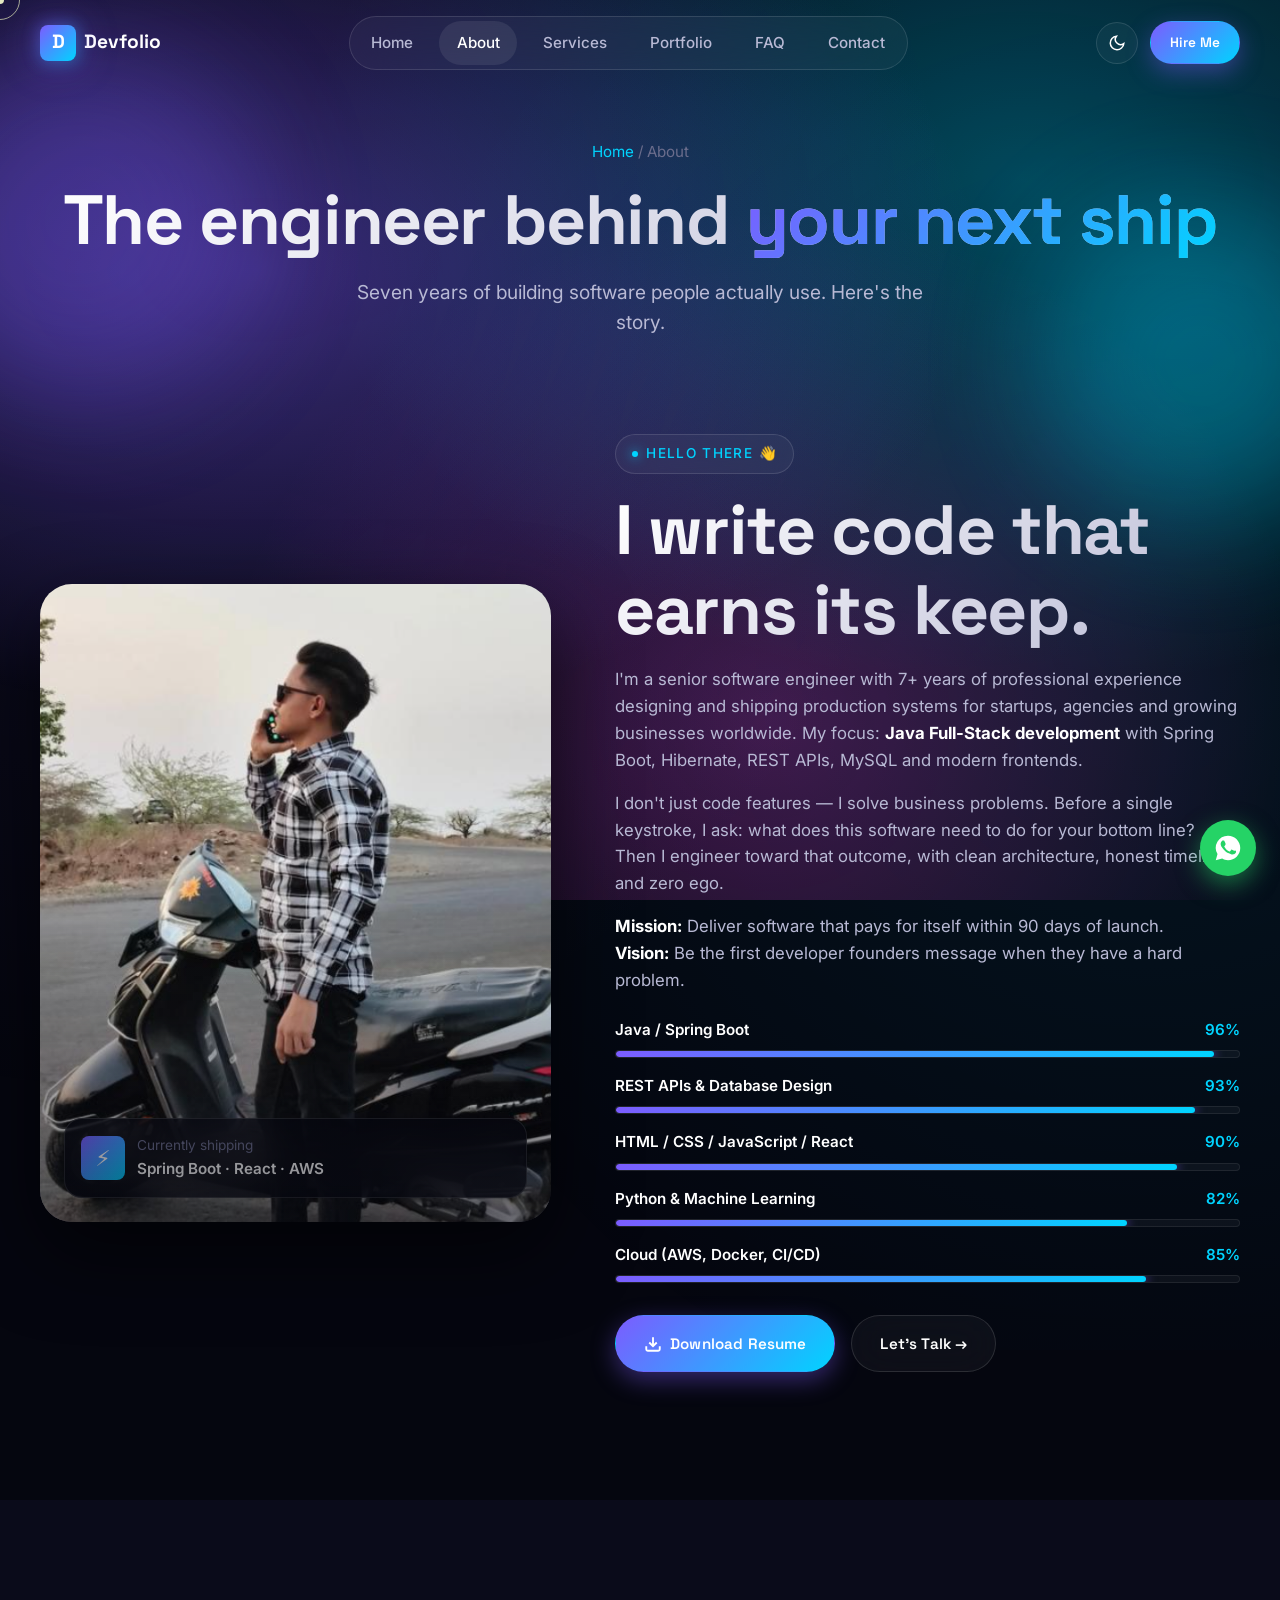
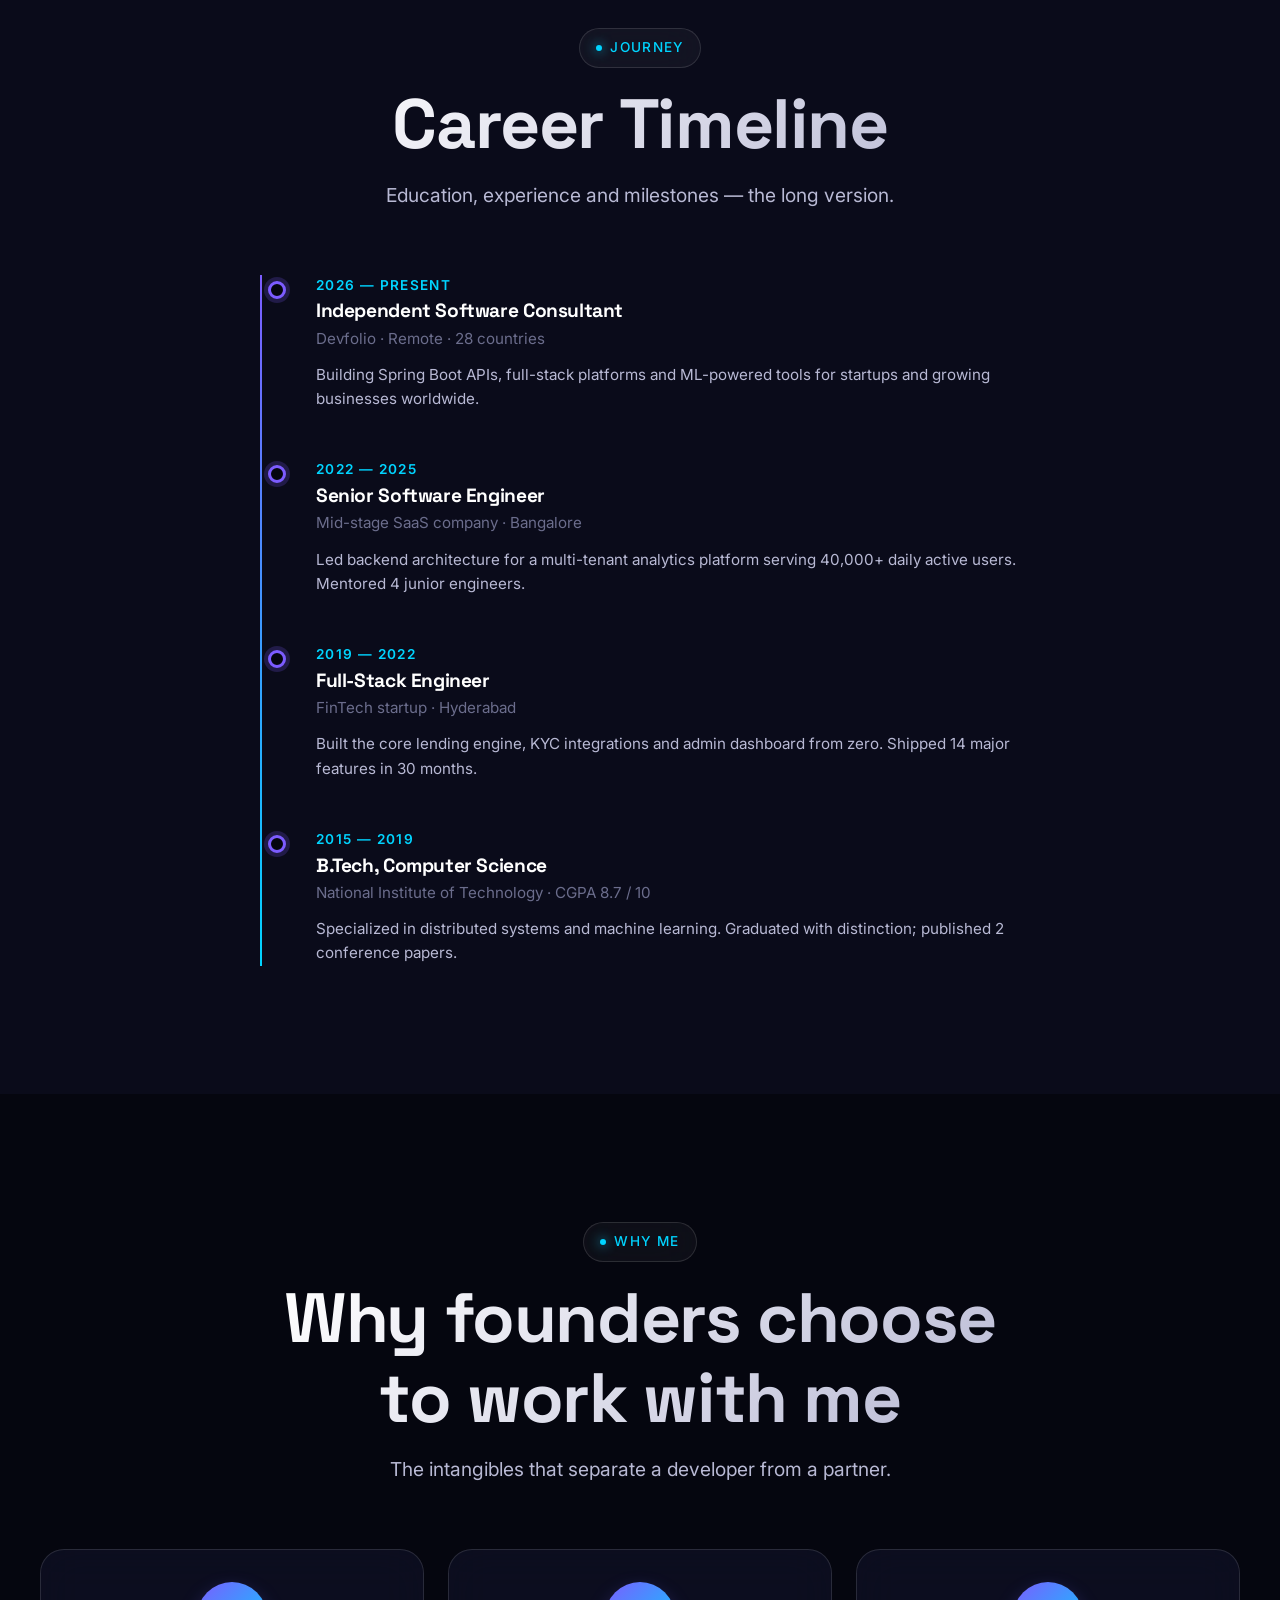
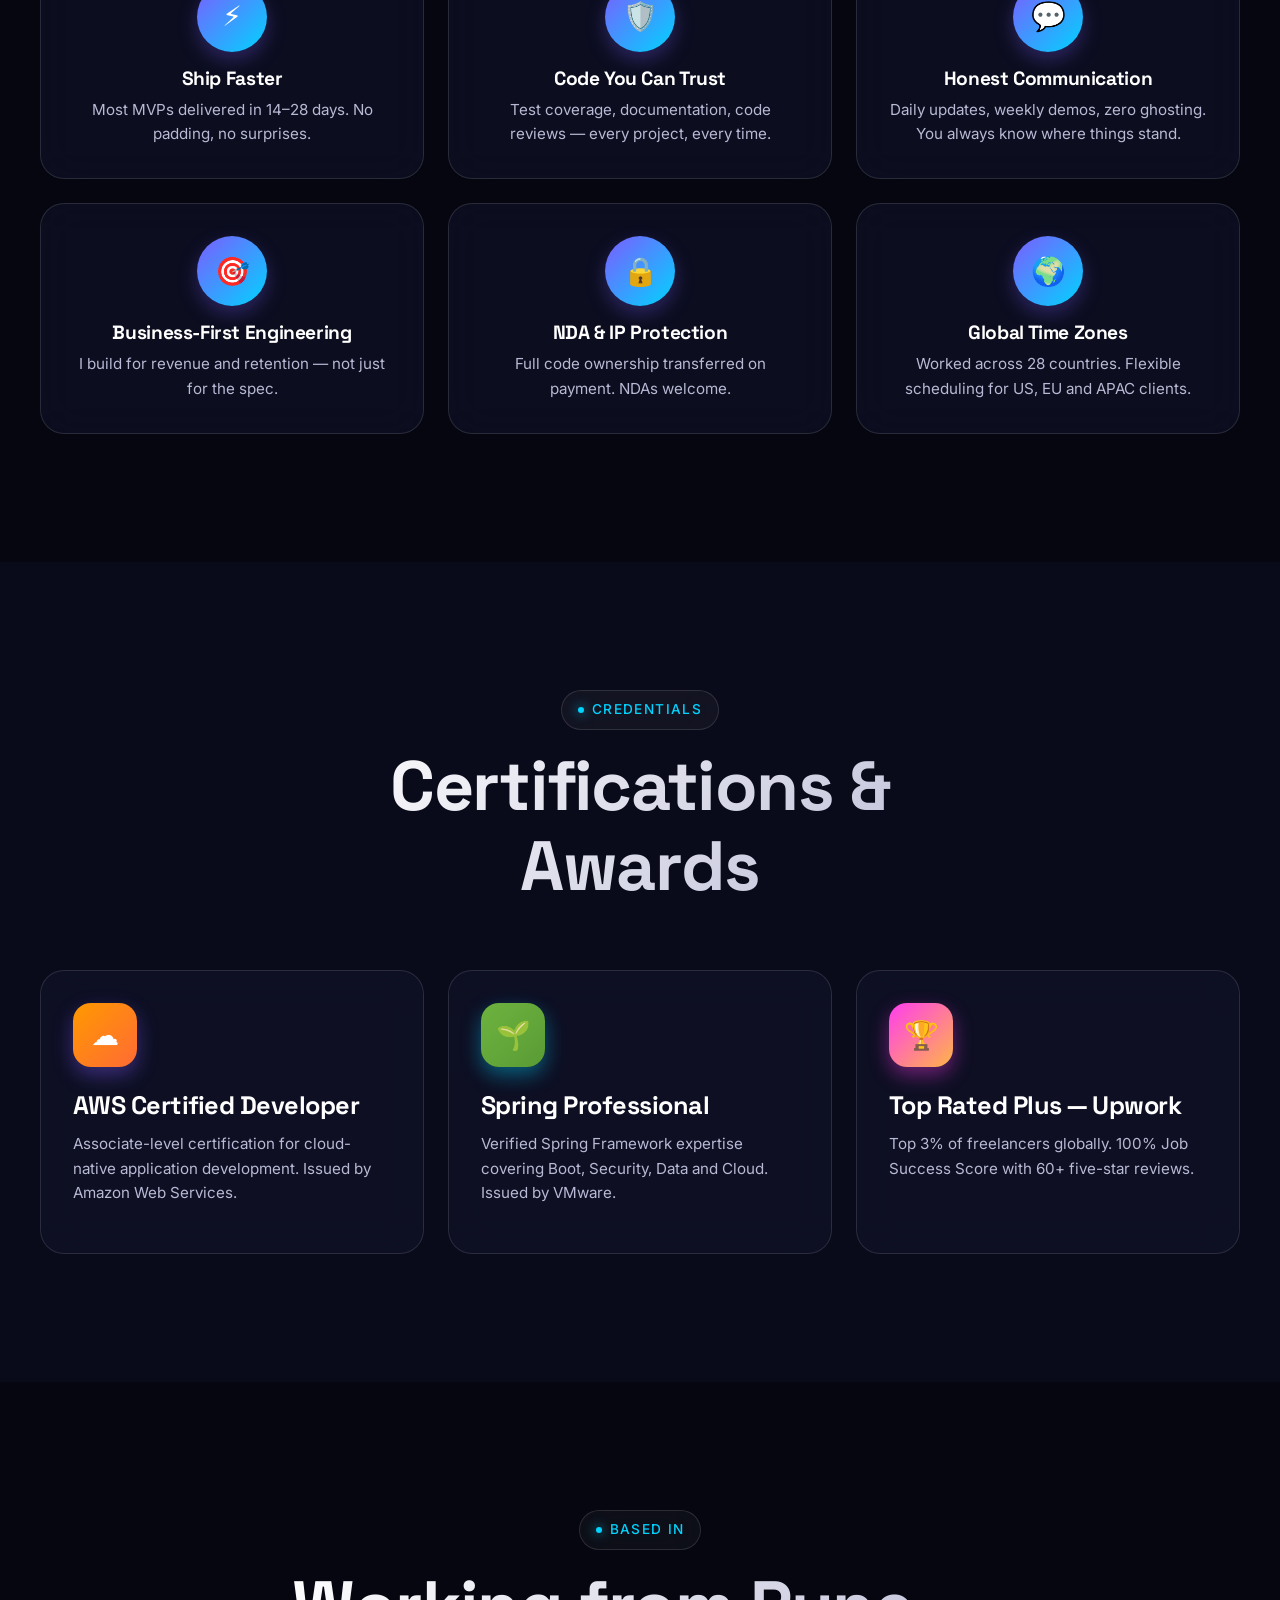
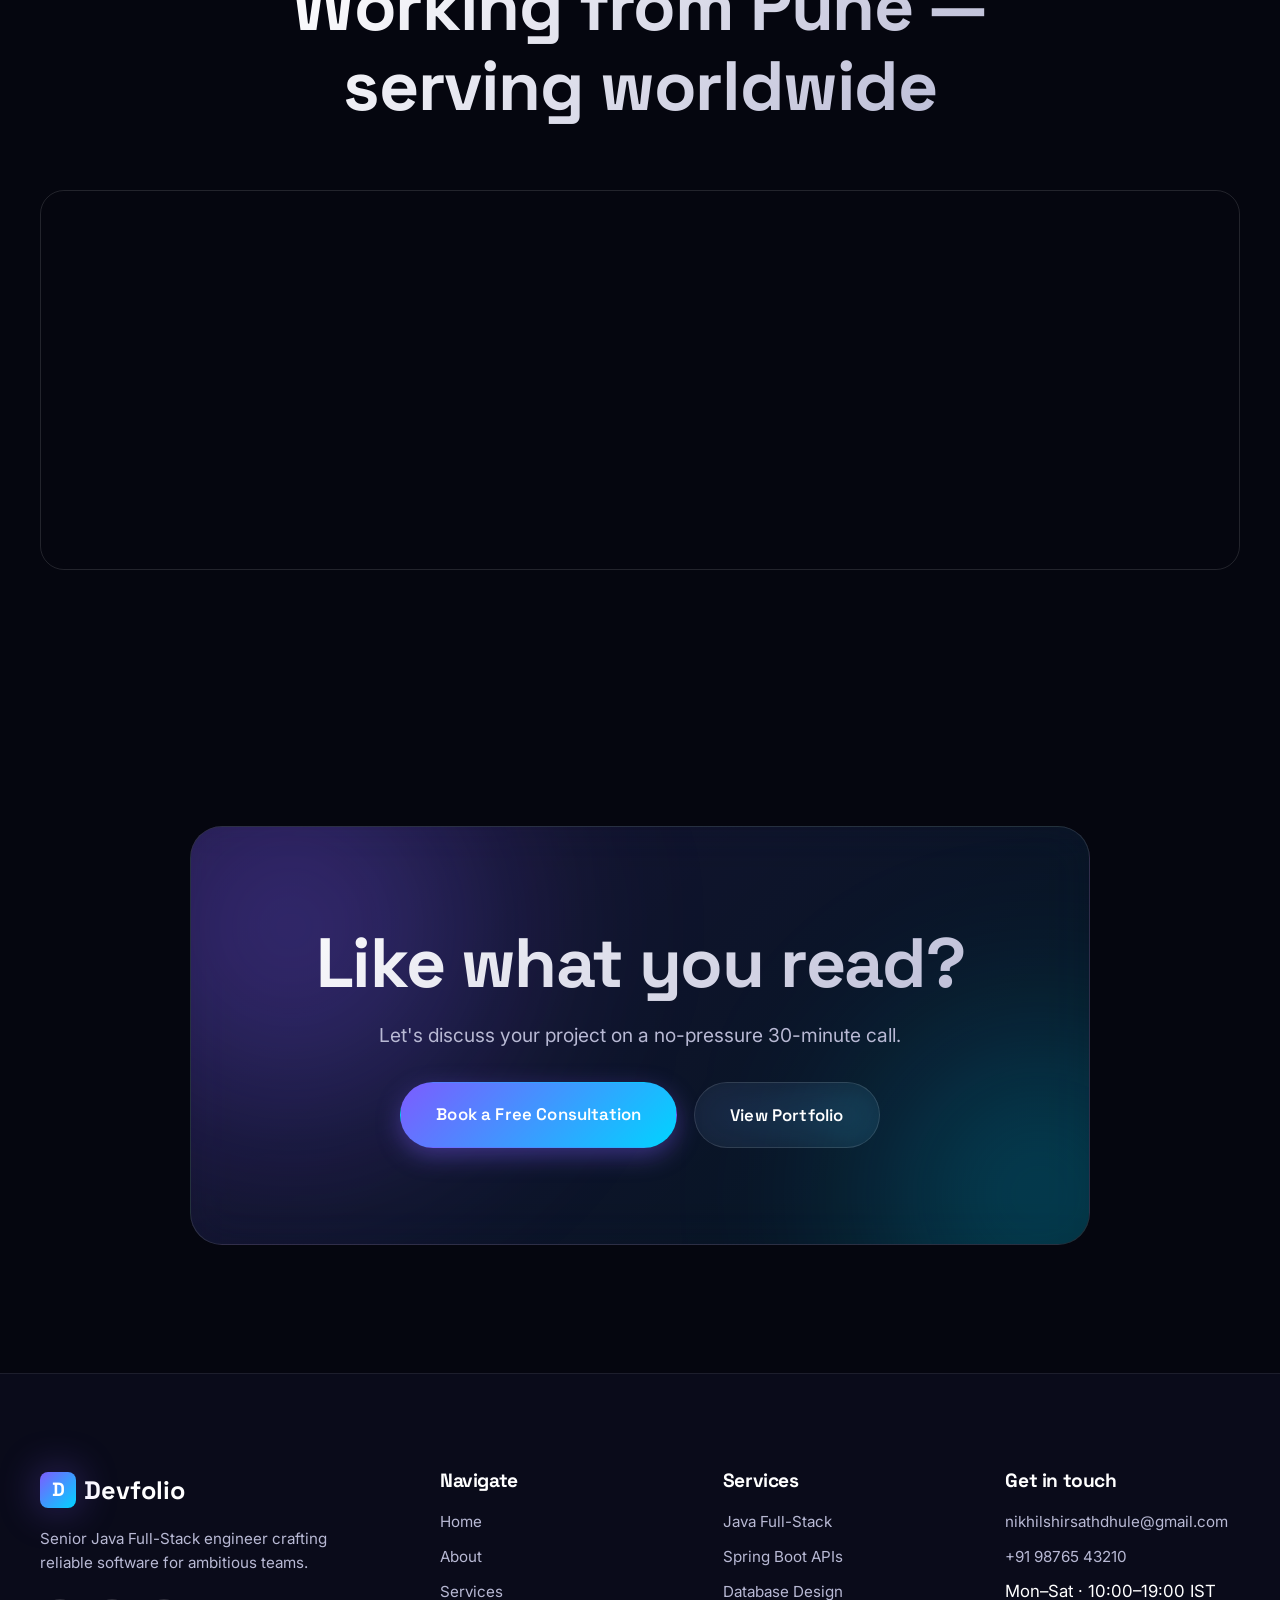
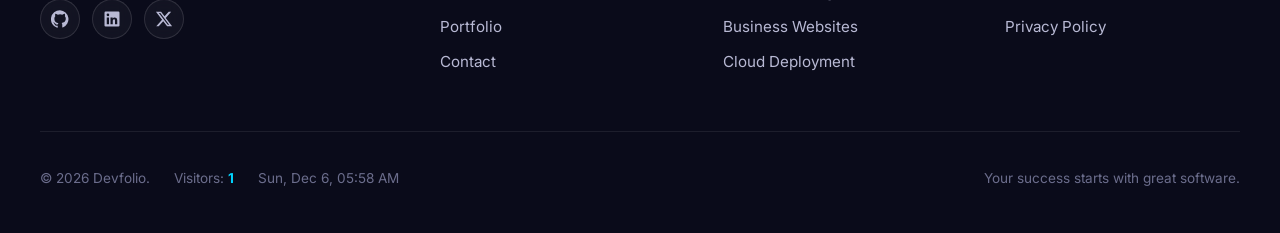
==== commit 946c2a5c: "Update image source in about.html yes" ====
--- a/about.html
+++ b/about.html
@@ -64,7 +64,7 @@
       <div class="container">
         <div class="about-grid">
           <div class="about-image-wrapper reveal-left">
-            <img src="images\20949060.webp" alt="Developer at work" loading="lazy" />
+            <img src="images\Screenshot 2026-06-23 191316.png" alt="Developer at work" loading="lazy" />
             <div class="about-image-badge">
               <div class="about-image-badge-icon">⚡</div>
               <div>
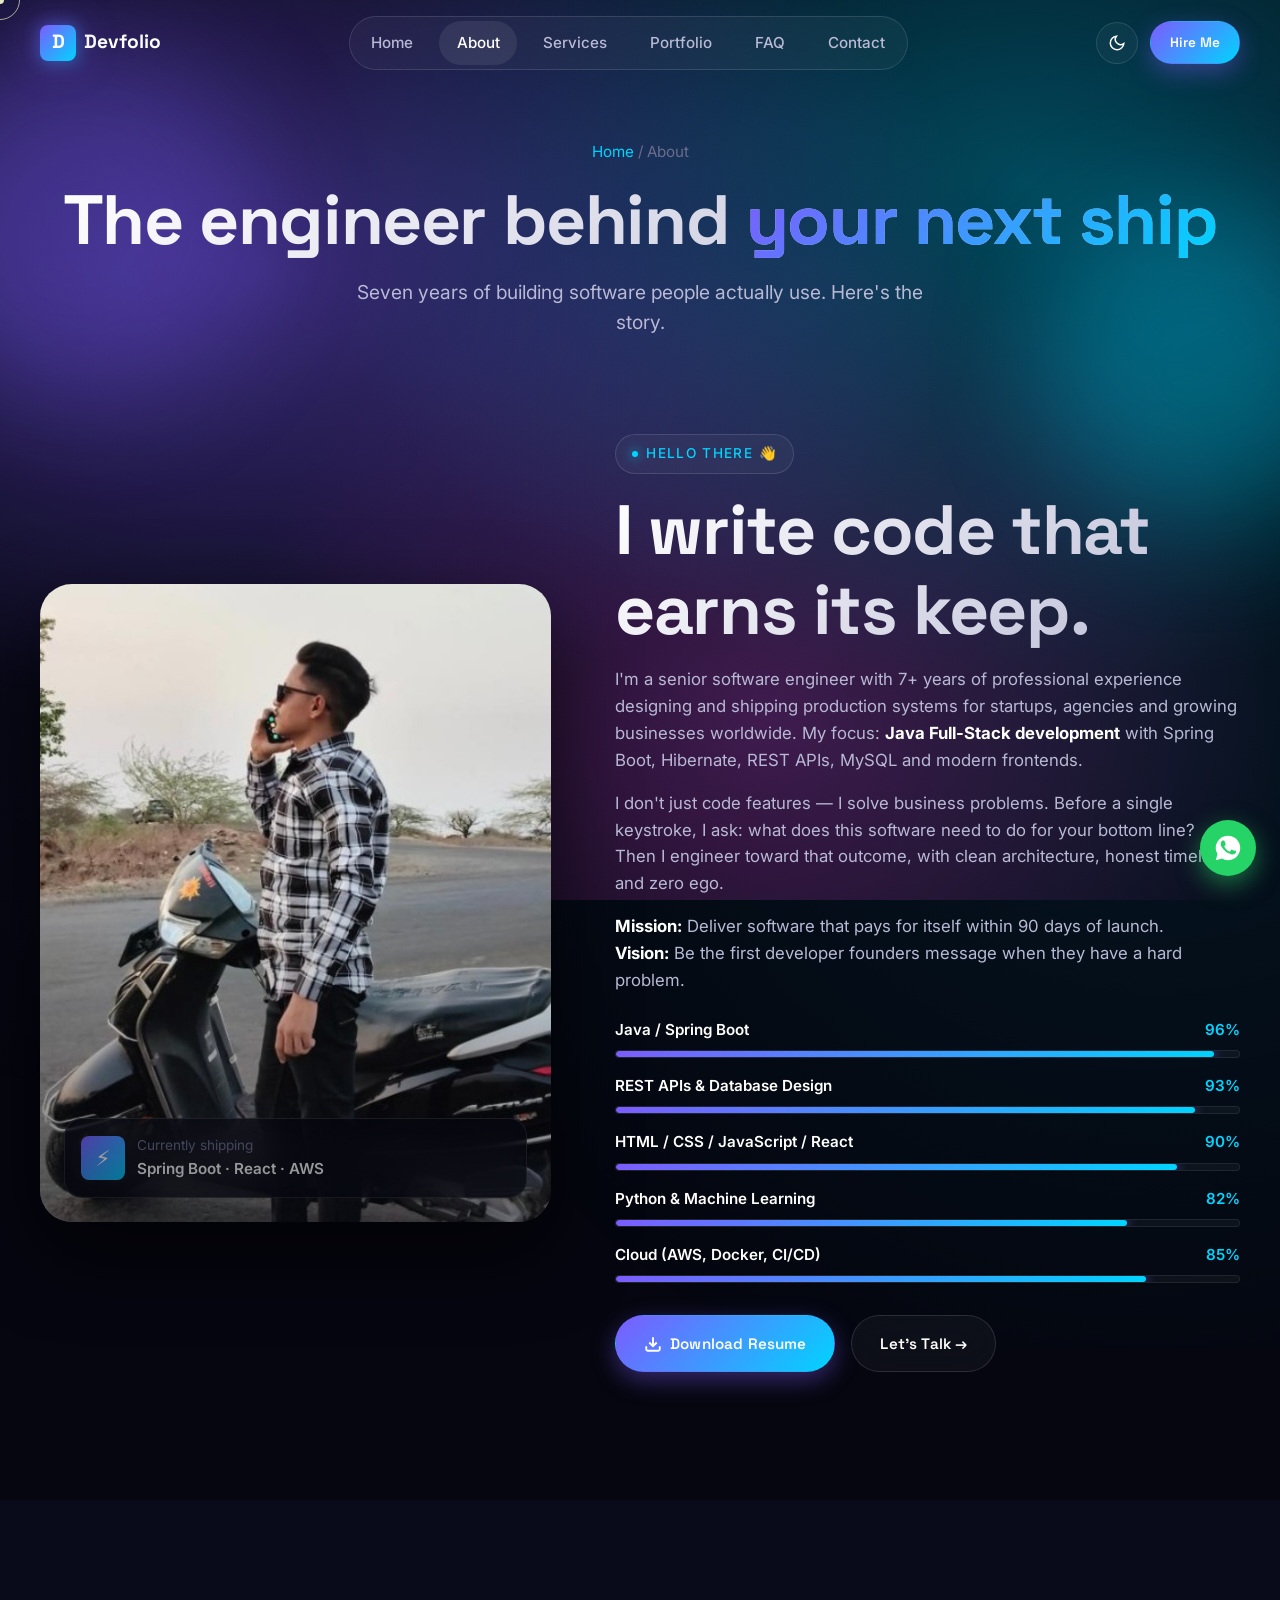
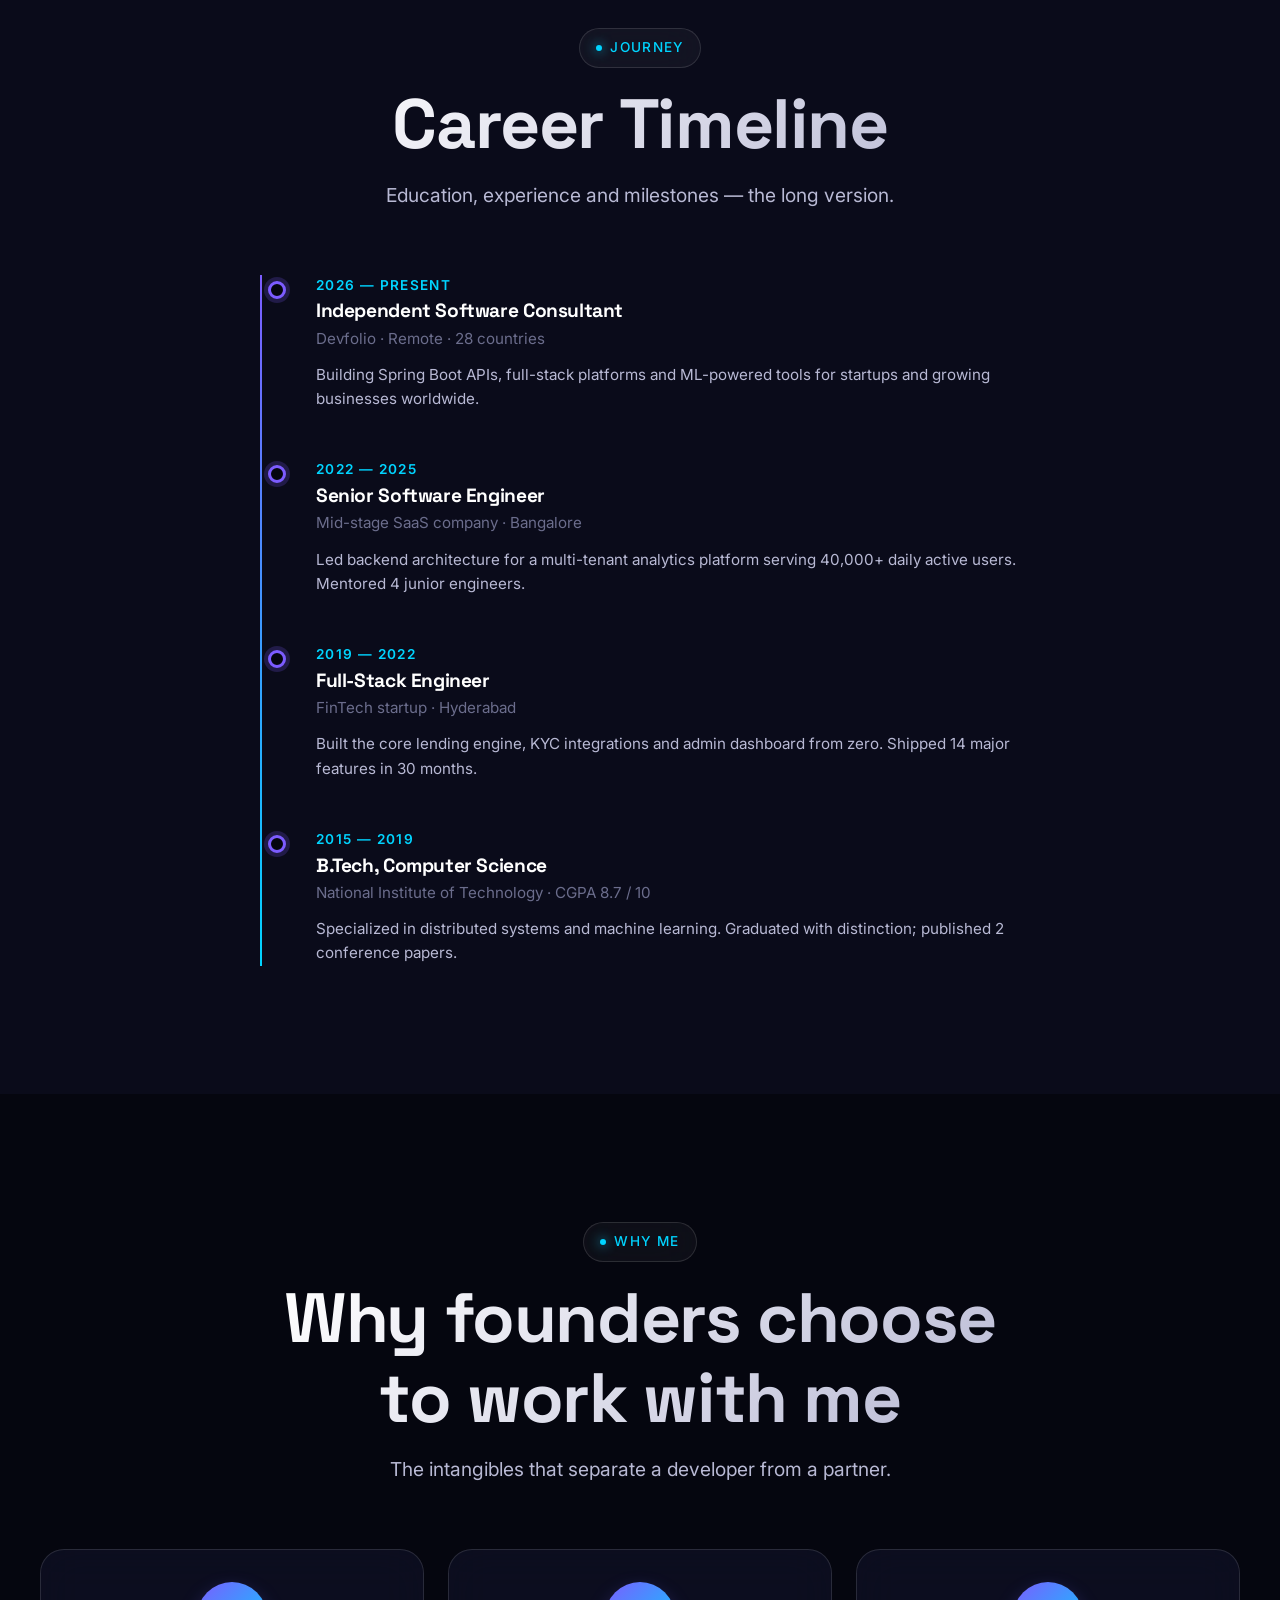
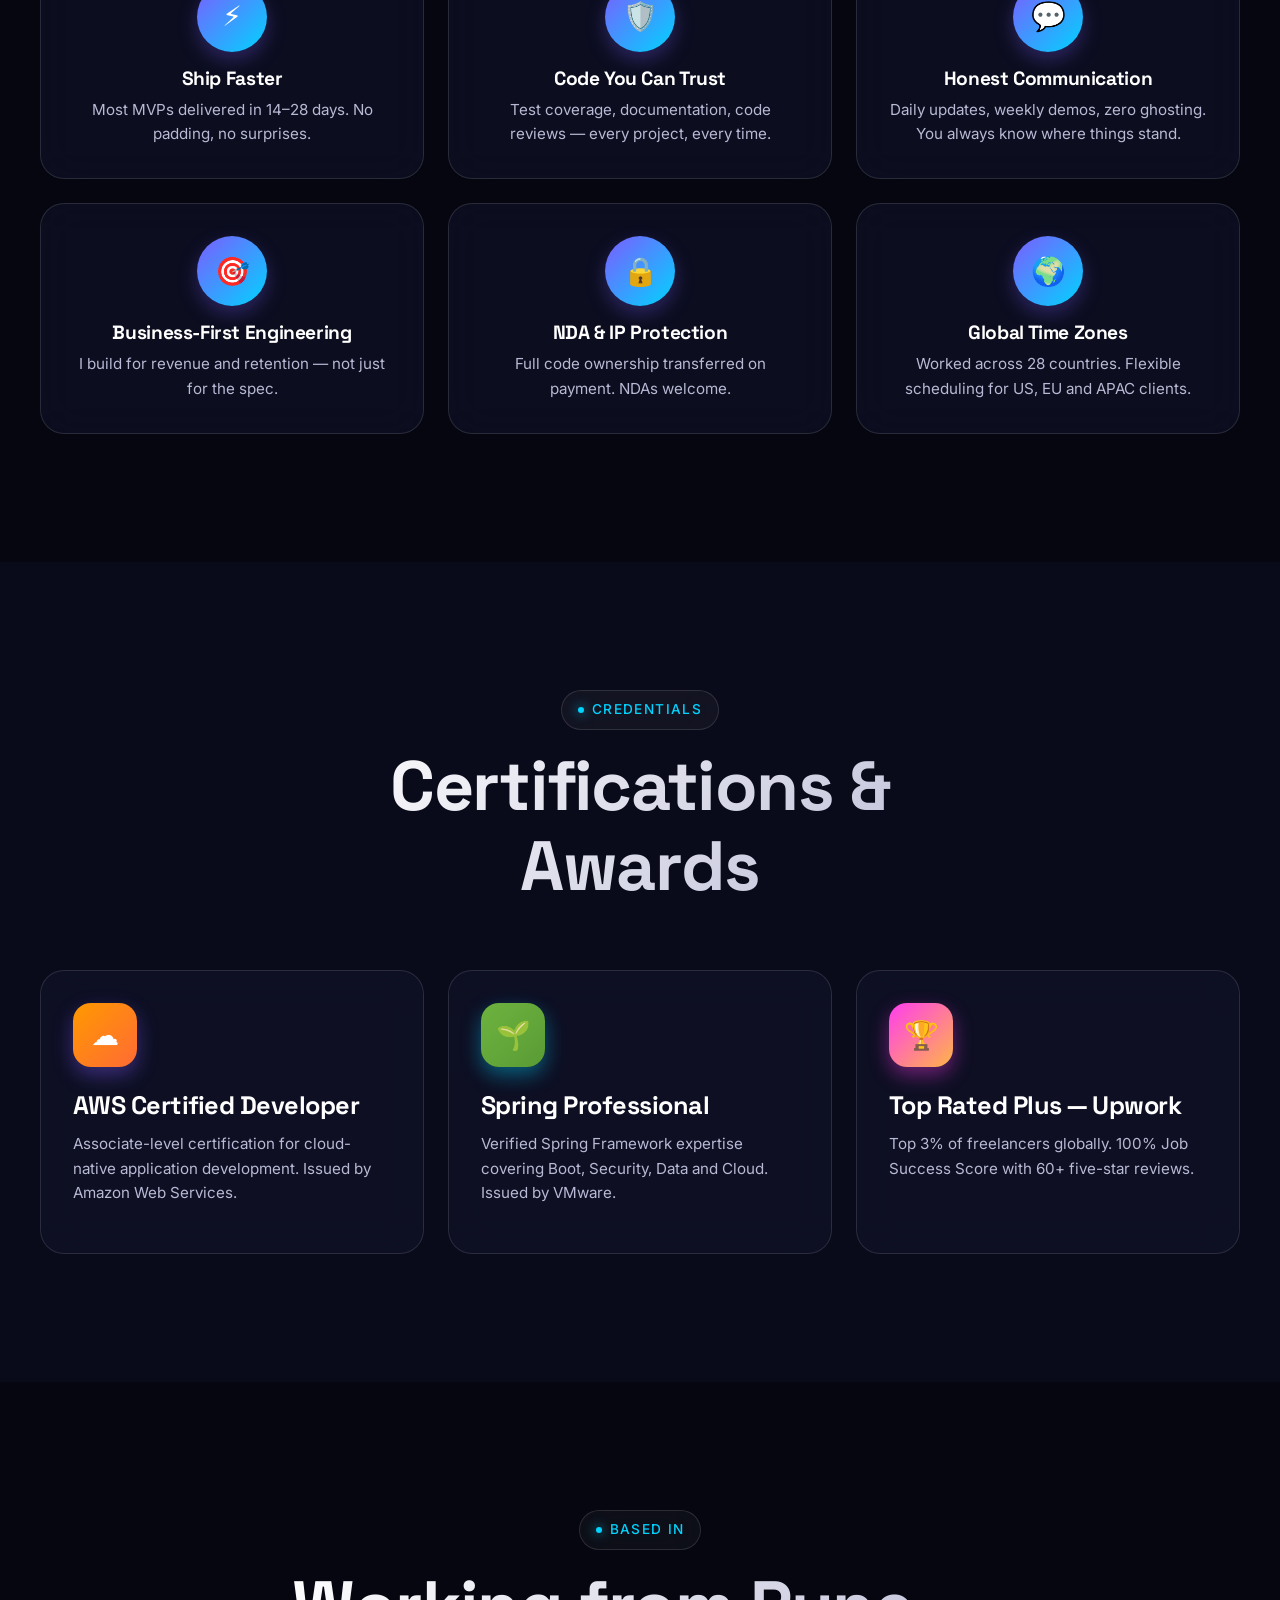
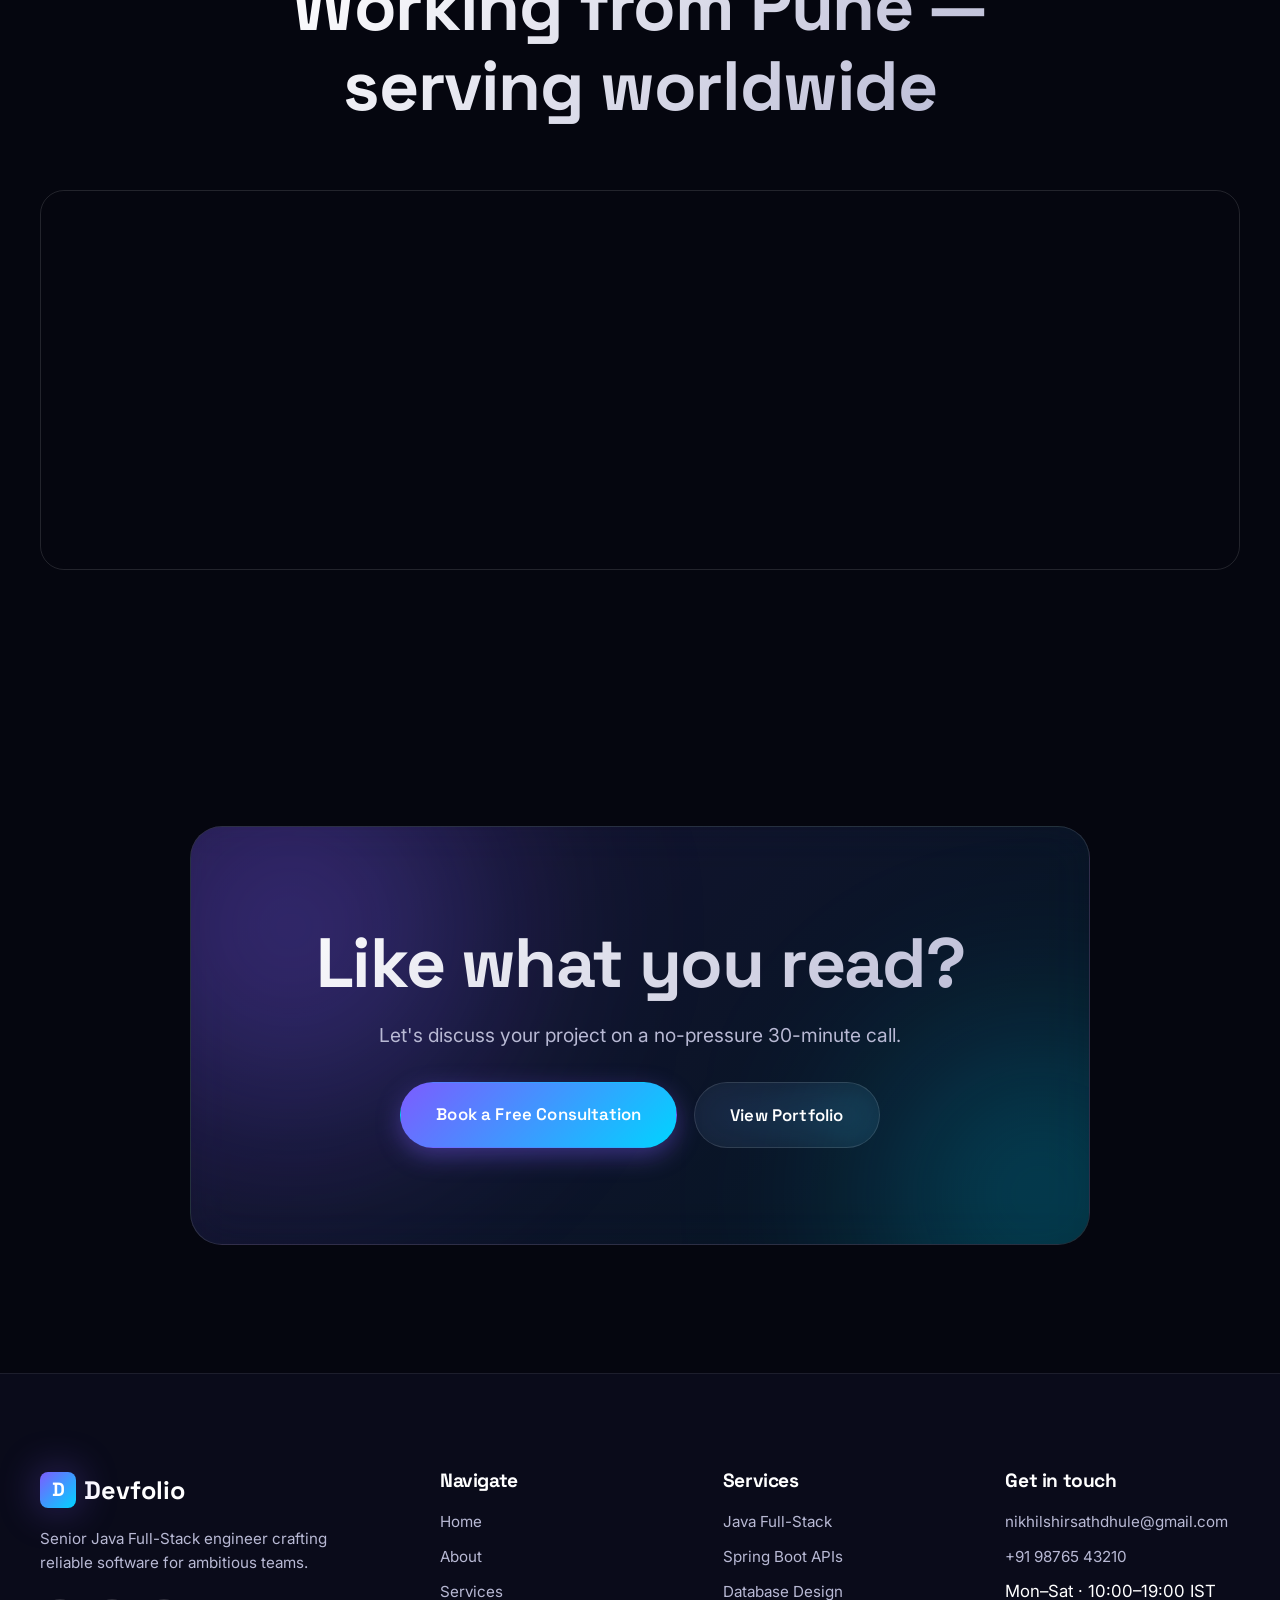
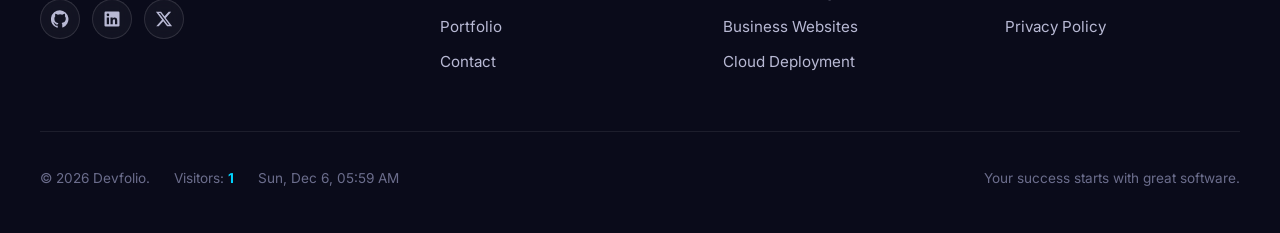
==== commit 7b3fb6f4: "Update about.html ok" ====
--- a/about.html
+++ b/about.html
@@ -64,7 +64,7 @@
       <div class="container">
         <div class="about-grid">
           <div class="about-image-wrapper reveal-left">
-            <img src="images\Screenshot 2026-06-23 191316.png" alt="Developer at work" loading="lazy" />
+            <img src="images\Rupesh.jpg" alt="Developer at work" loading="lazy" />
             <div class="about-image-badge">
               <div class="about-image-badge-icon">⚡</div>
               <div>
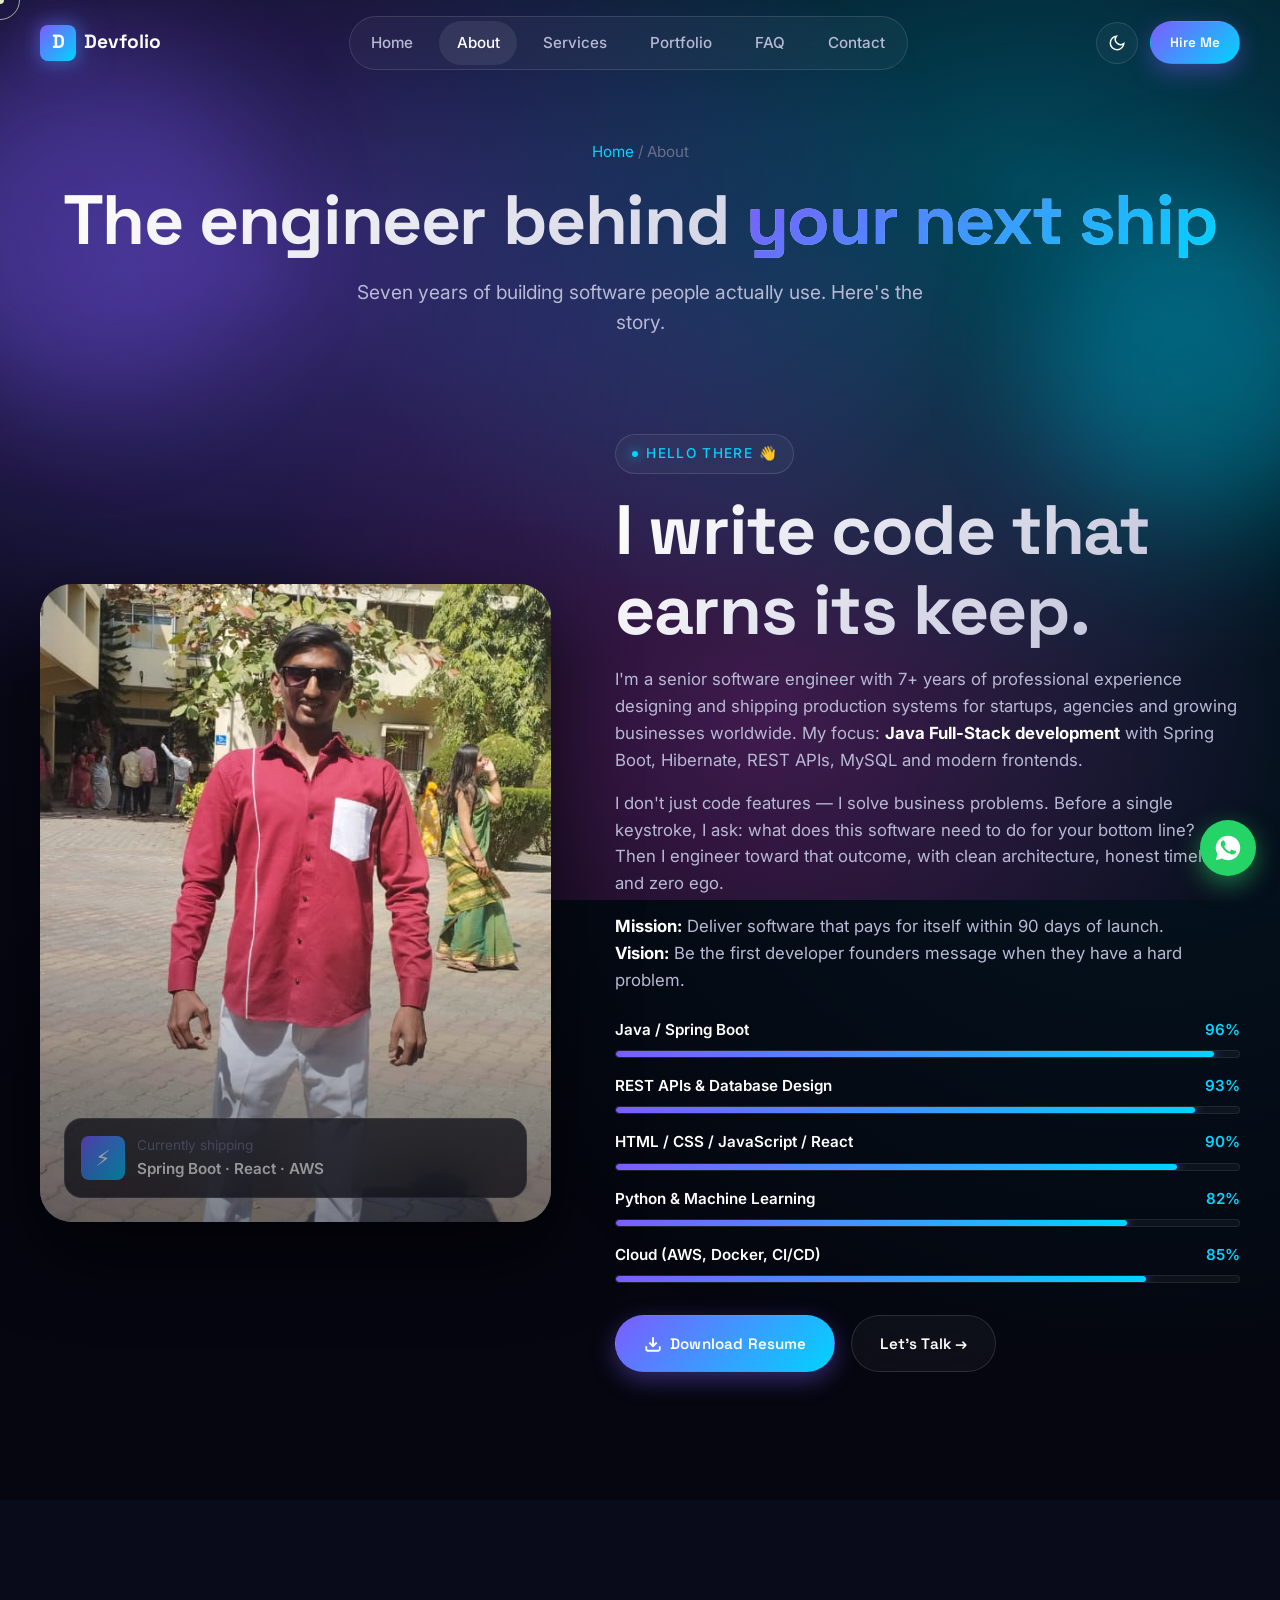
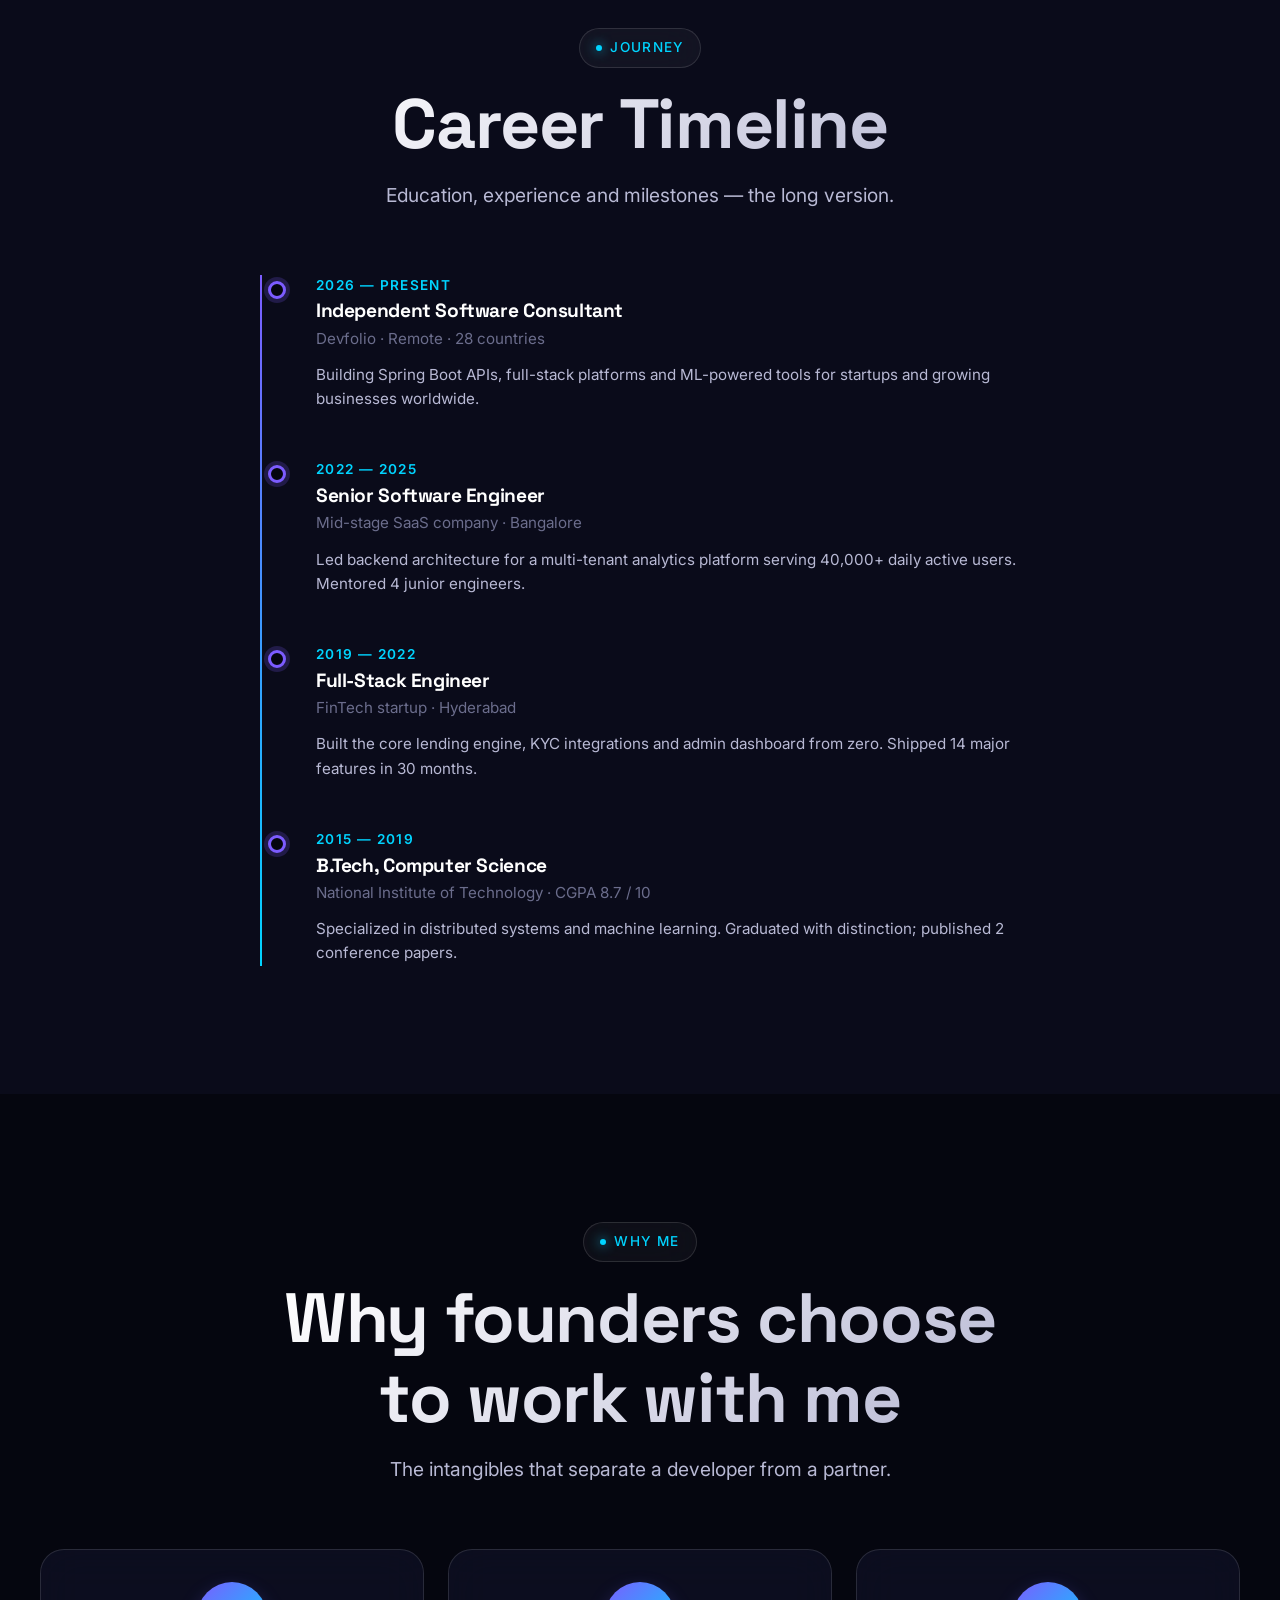
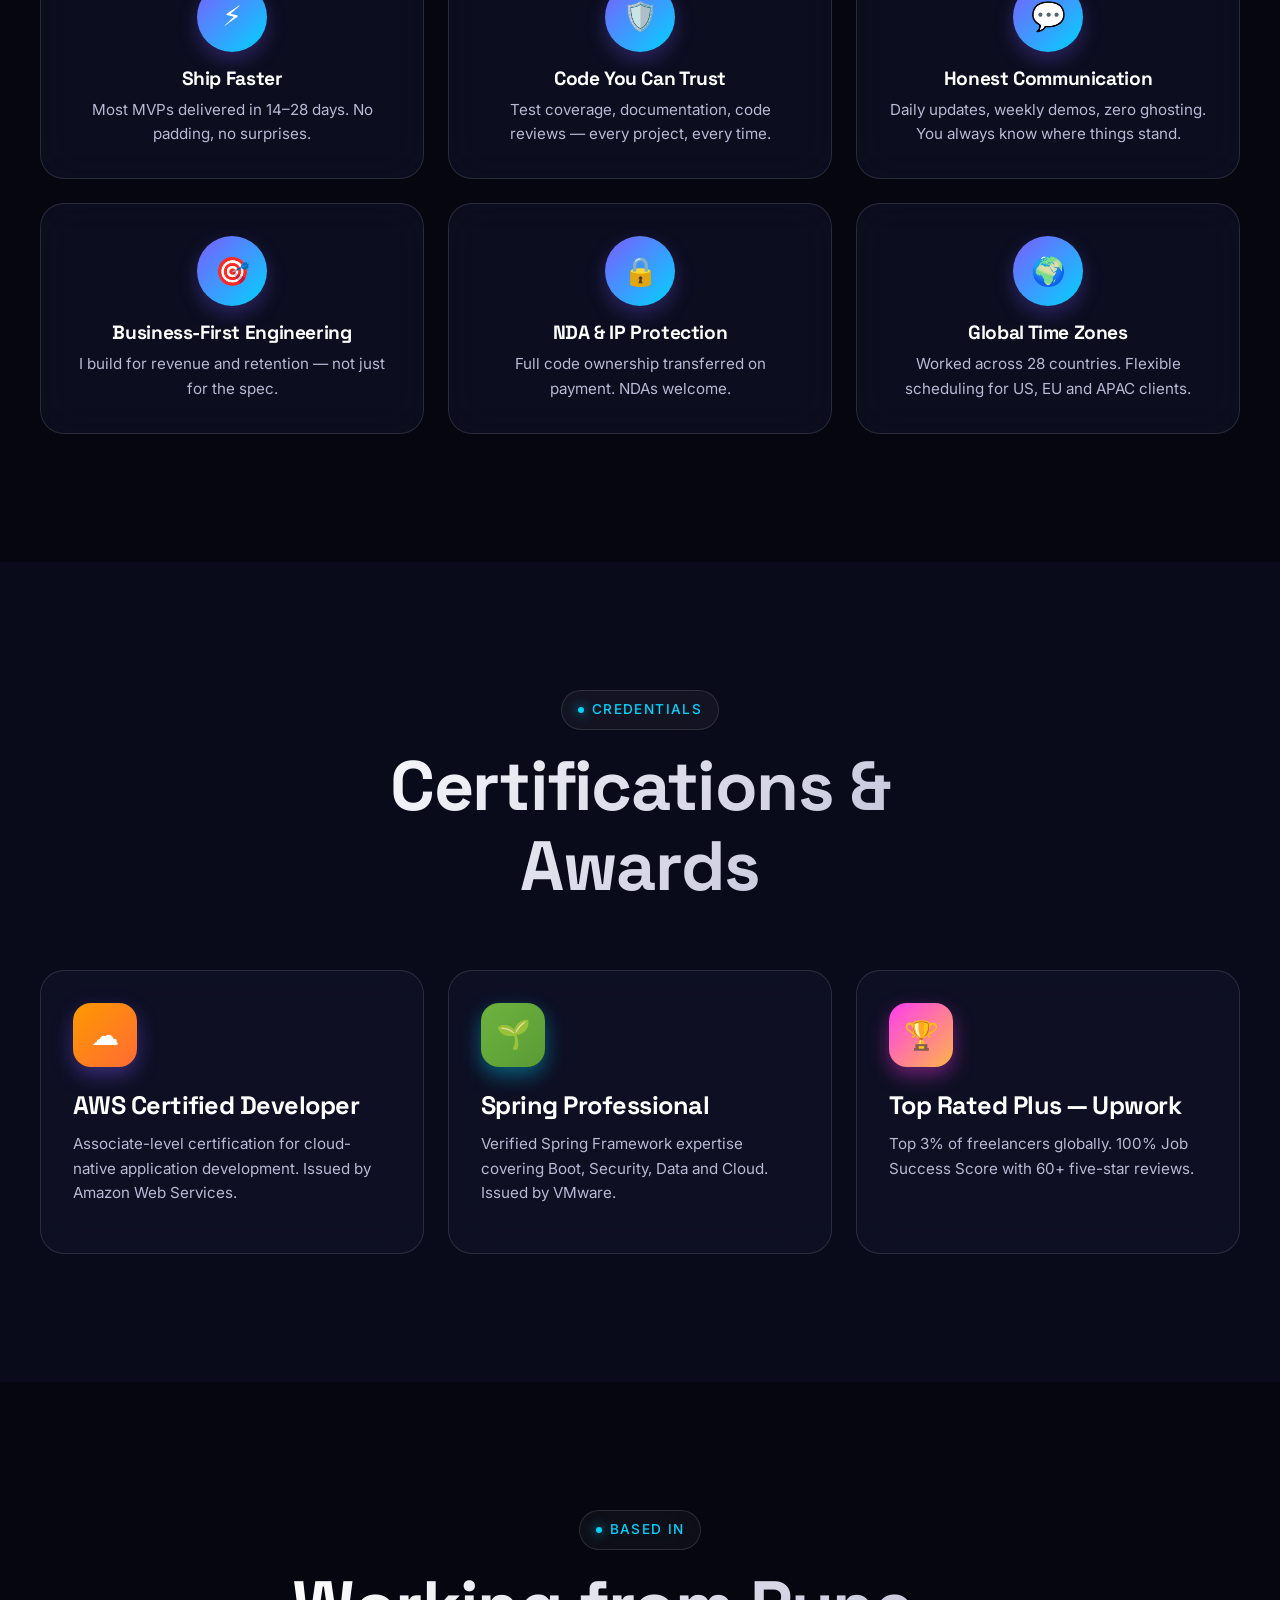
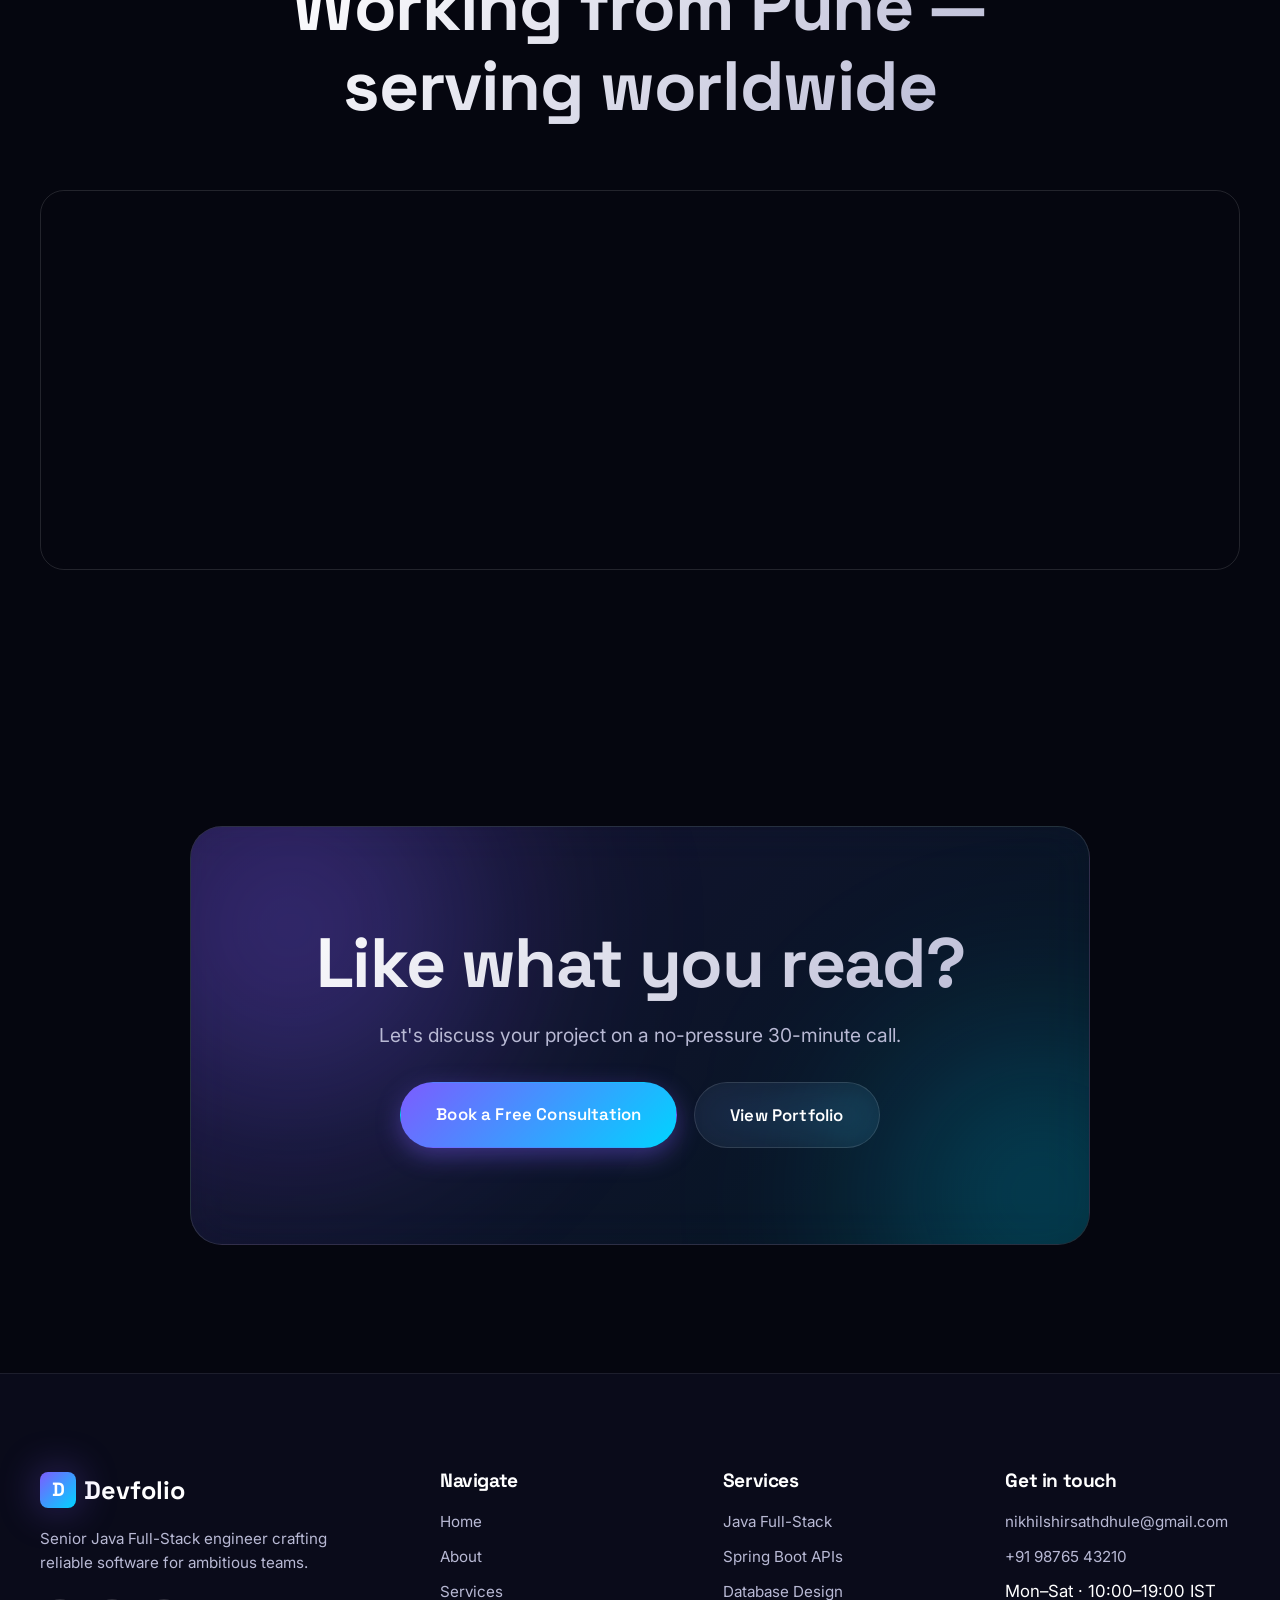
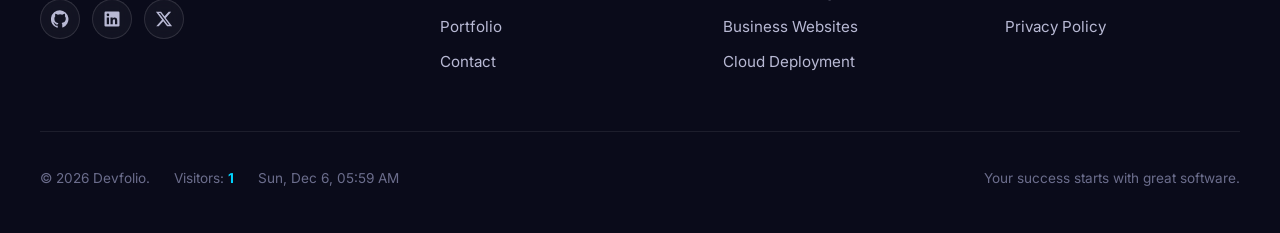
==== commit a492e7e9: "Replace Rupesh.jpg with shet.jpeg in about.html" ====
--- a/about.html
+++ b/about.html
@@ -64,7 +64,7 @@
       <div class="container">
         <div class="about-grid">
           <div class="about-image-wrapper reveal-left">
-            <img src="images\Rupesh.jpg" alt="Developer at work" loading="lazy" />
+            <img src="images\shet.jpeg" alt="Developer at work" loading="lazy" />
             <div class="about-image-badge">
               <div class="about-image-badge-icon">⚡</div>
               <div>
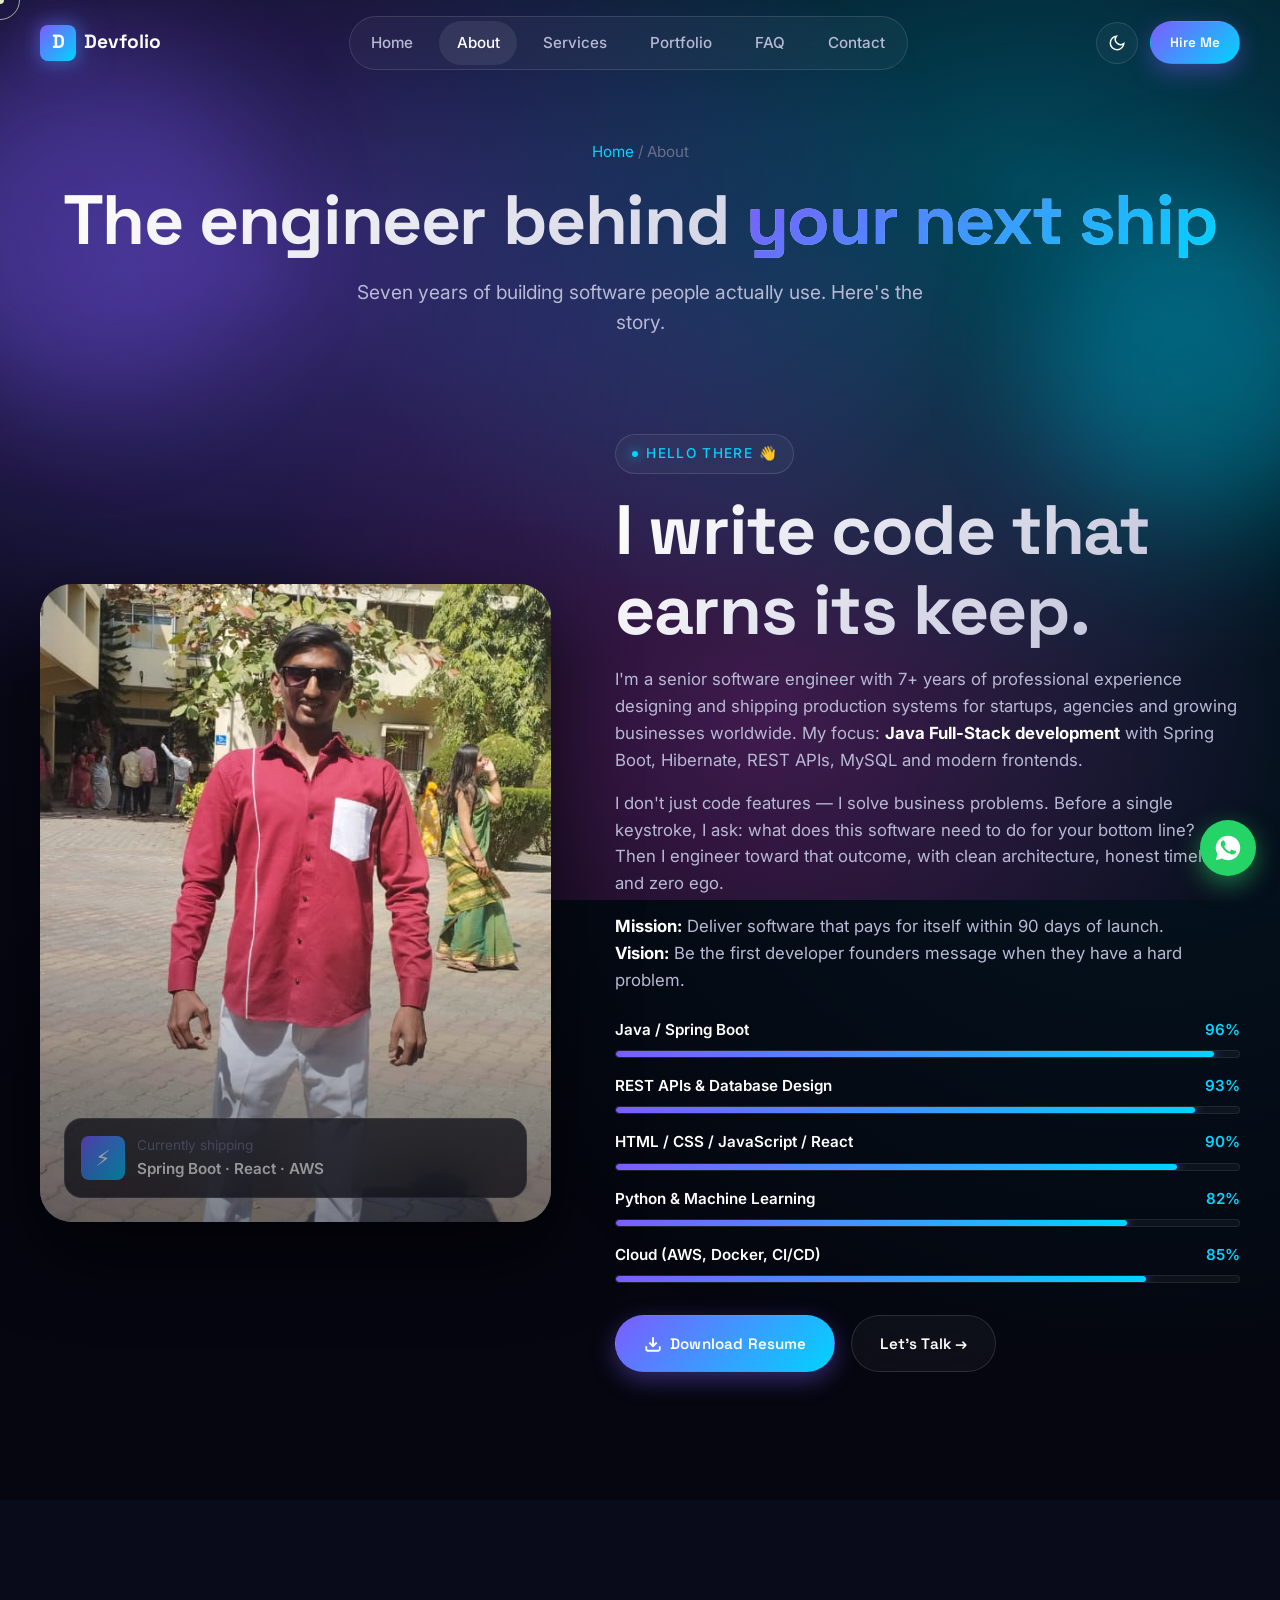
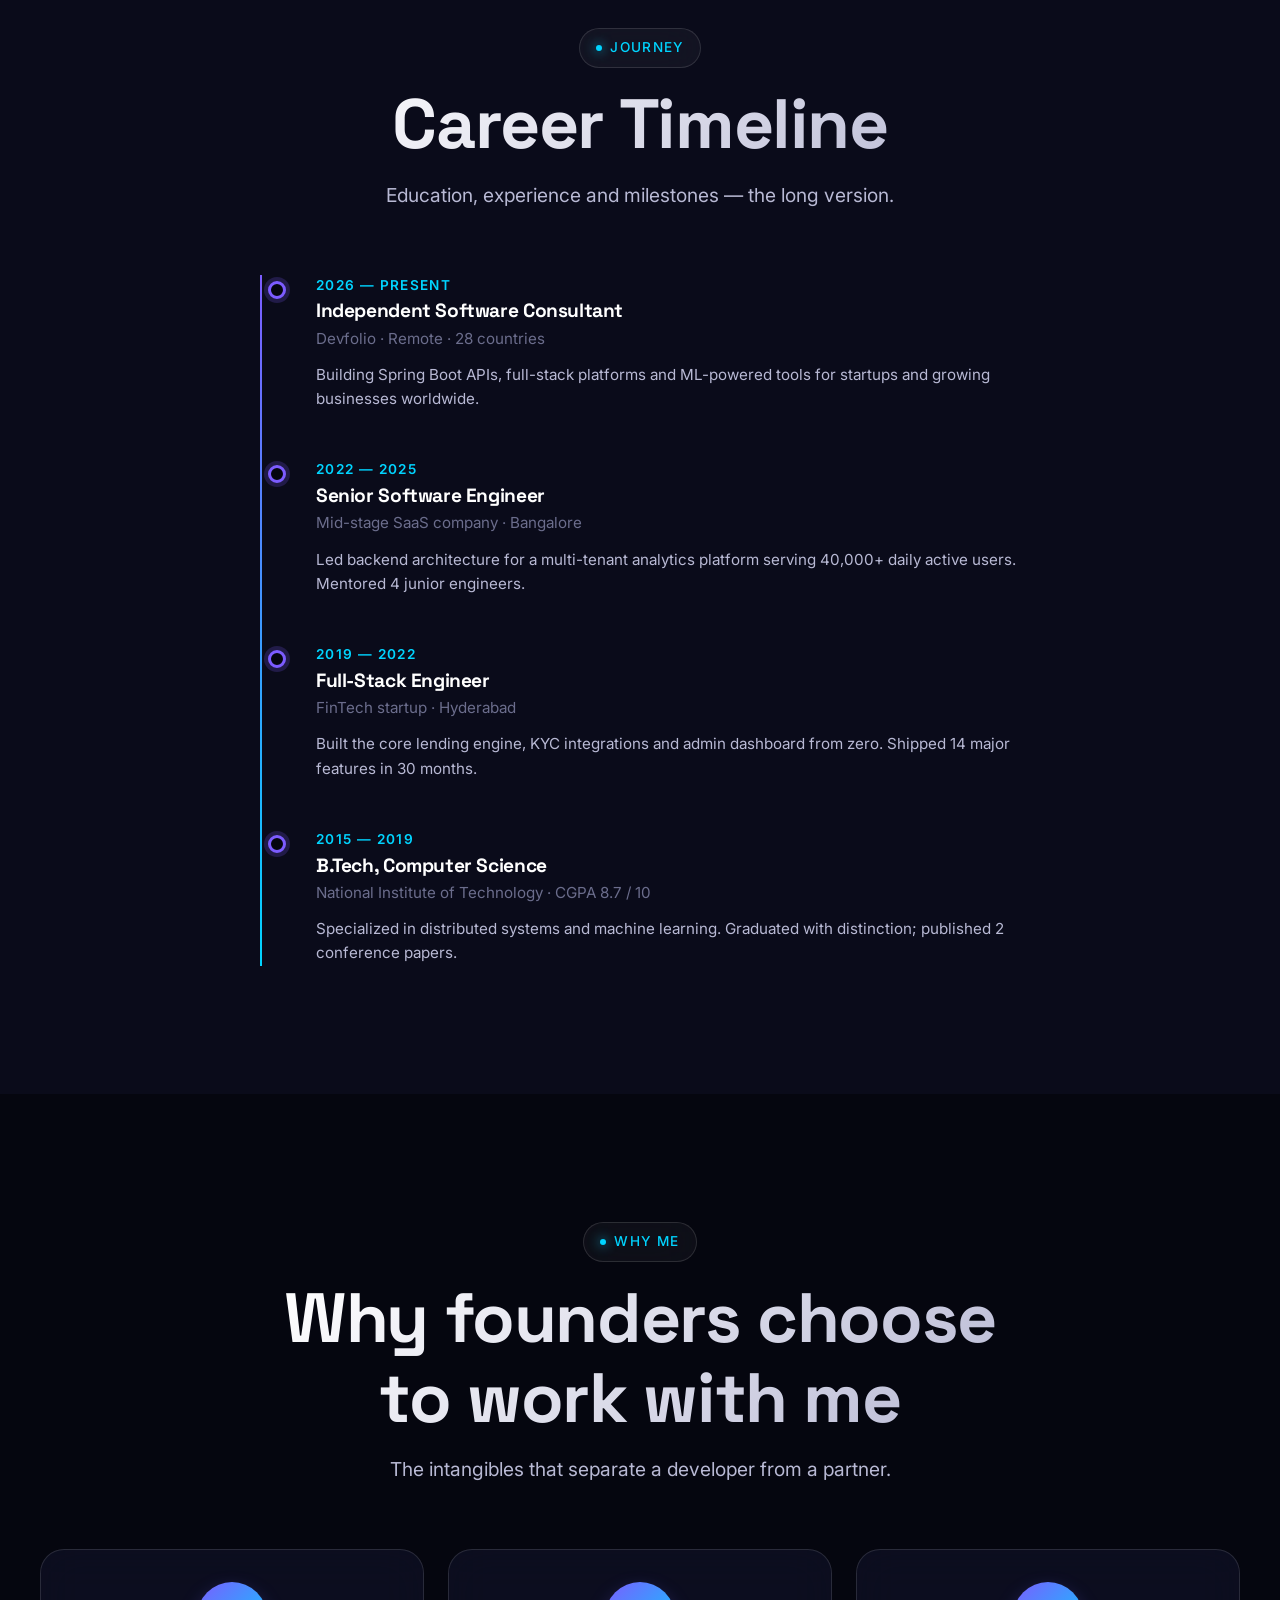
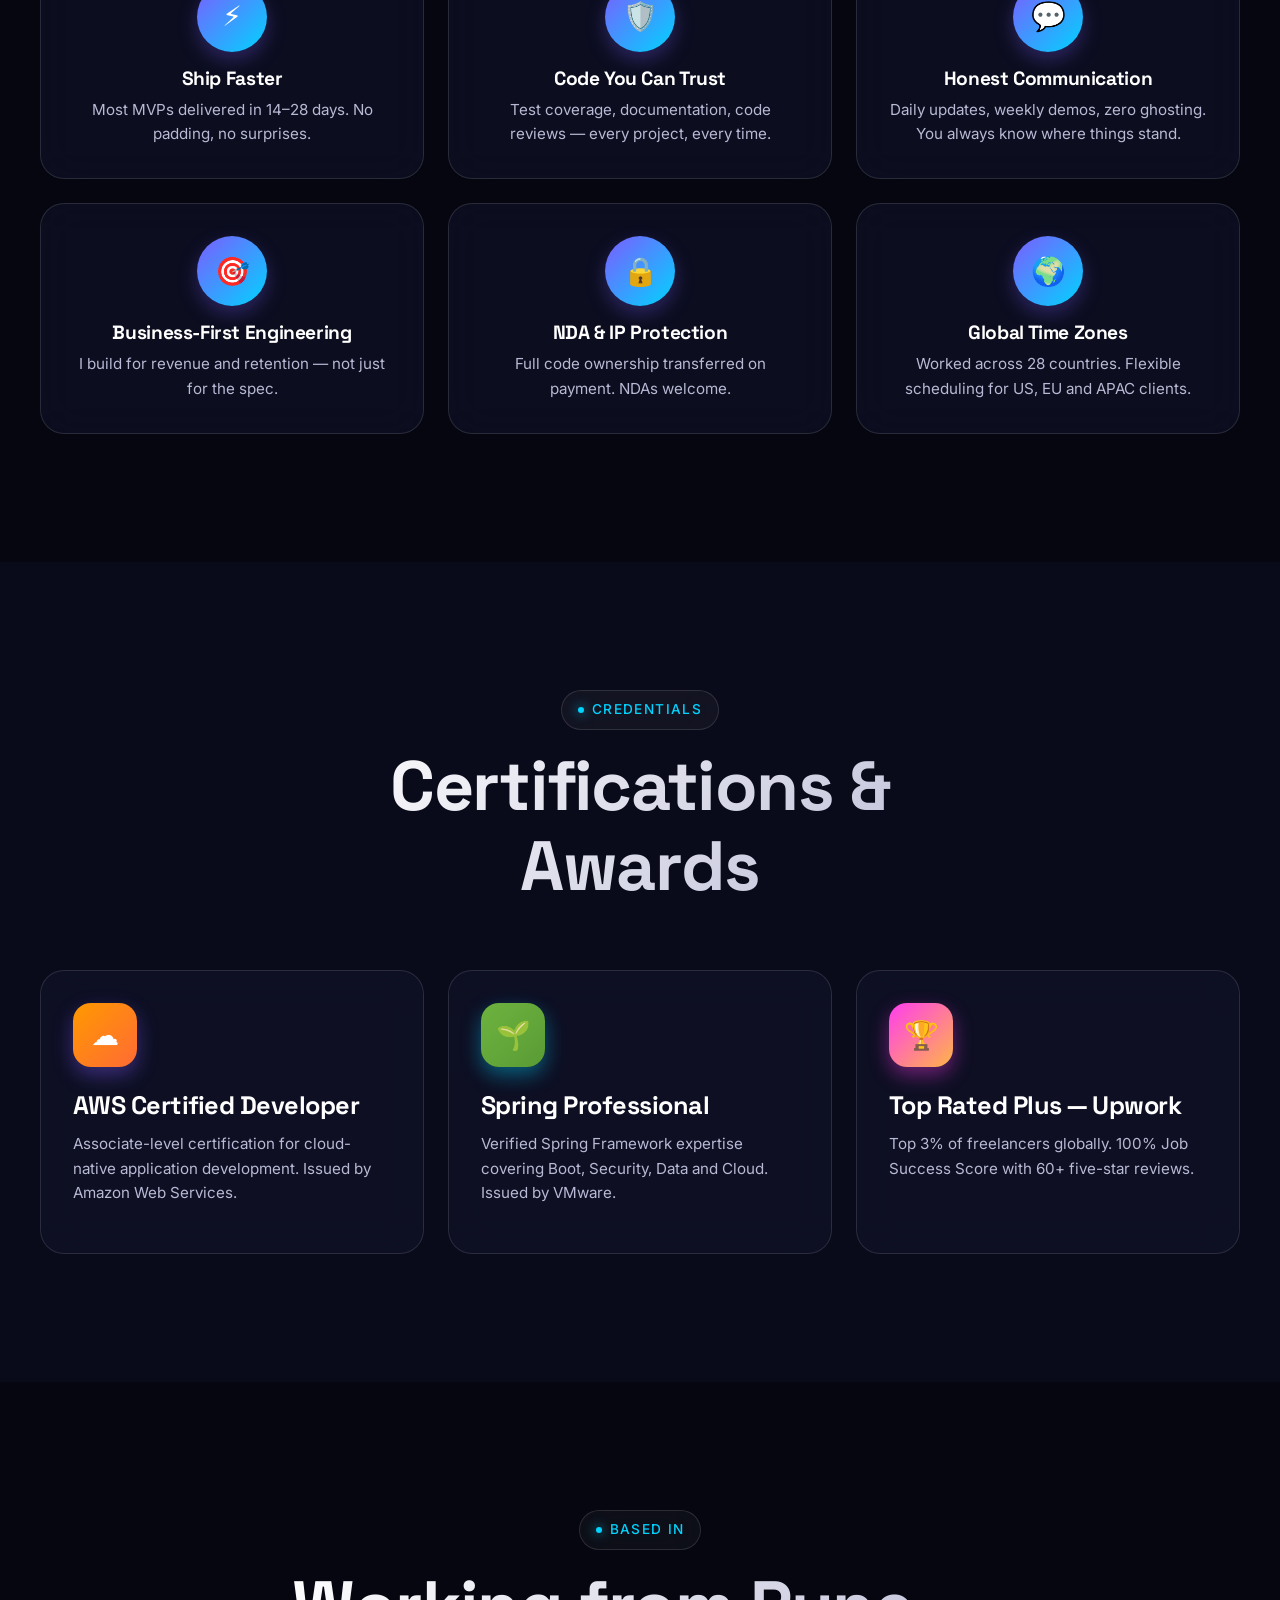
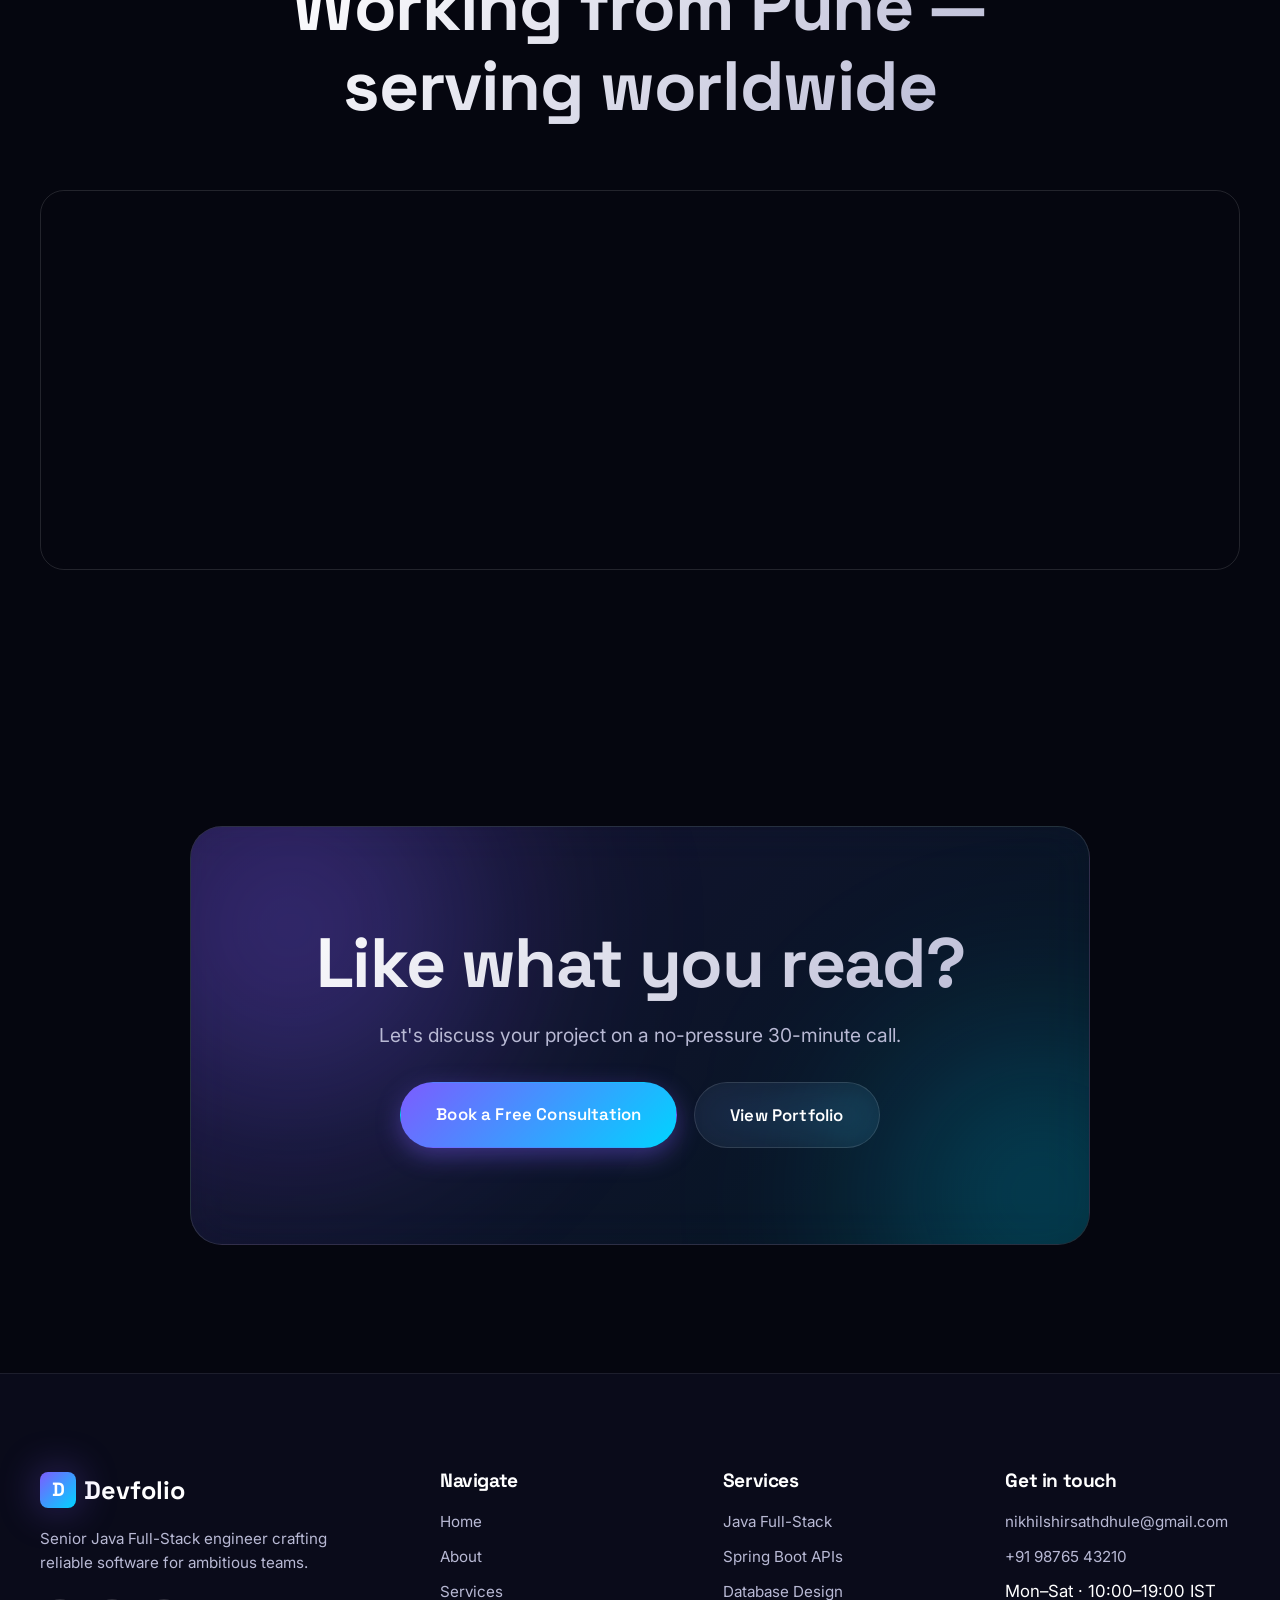
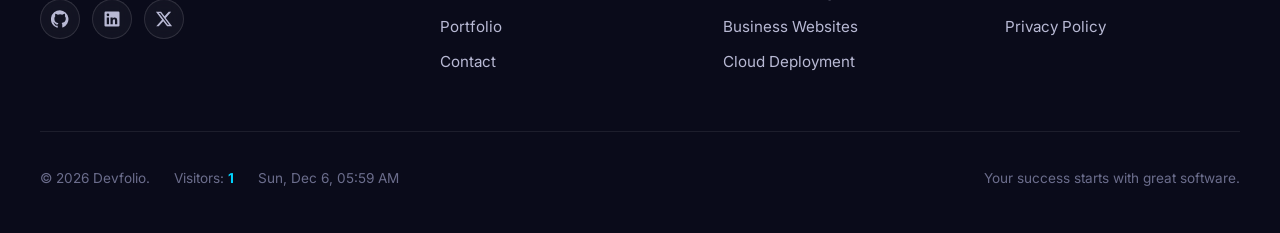
==== commit 6f5229d6: "Fix image source path in about.html" ====
--- a/about.html
+++ b/about.html
@@ -64,7 +64,7 @@
       <div class="container">
         <div class="about-grid">
           <div class="about-image-wrapper reveal-left">
-            <img src="images\shet.jpeg" alt="Developer at work" loading="lazy" />
+            <img src="images/shet.jpeg" alt="Developer at work" loading="lazy" />
             <div class="about-image-badge">
               <div class="about-image-badge-icon">⚡</div>
               <div>
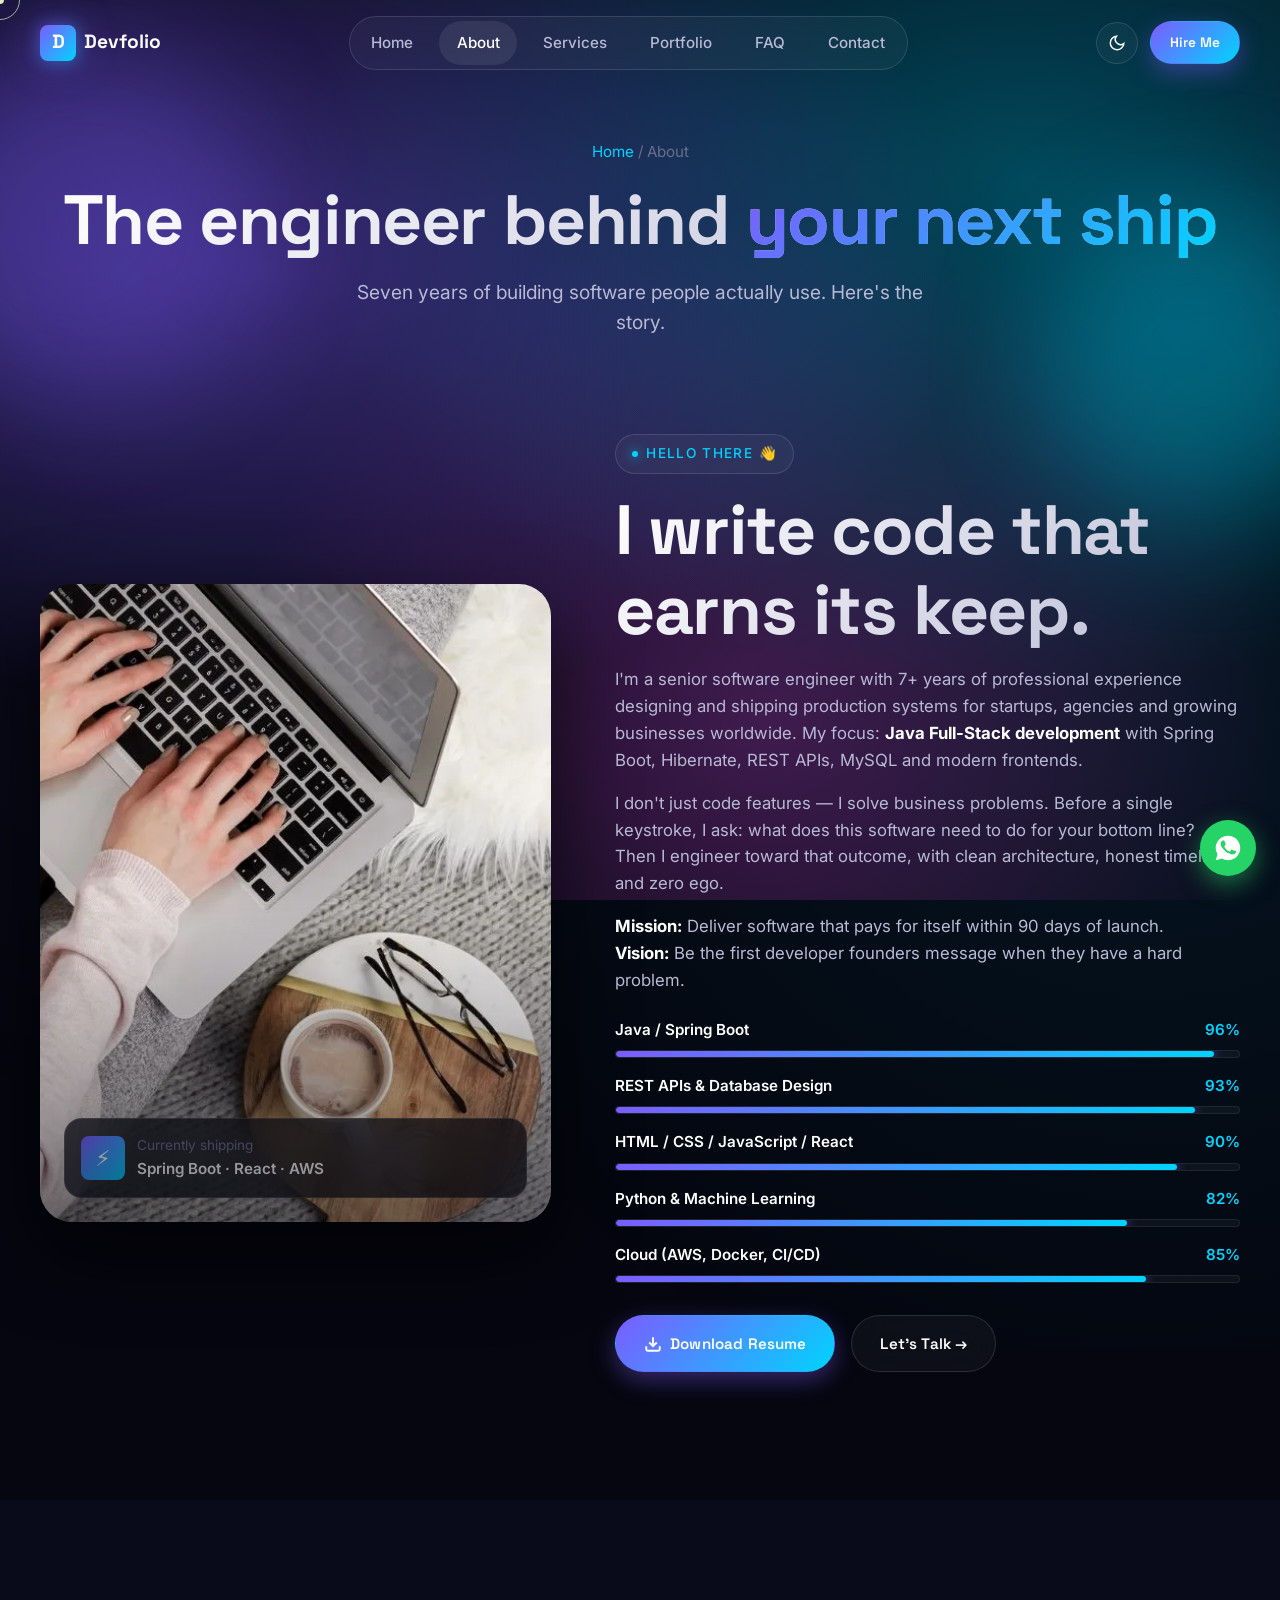
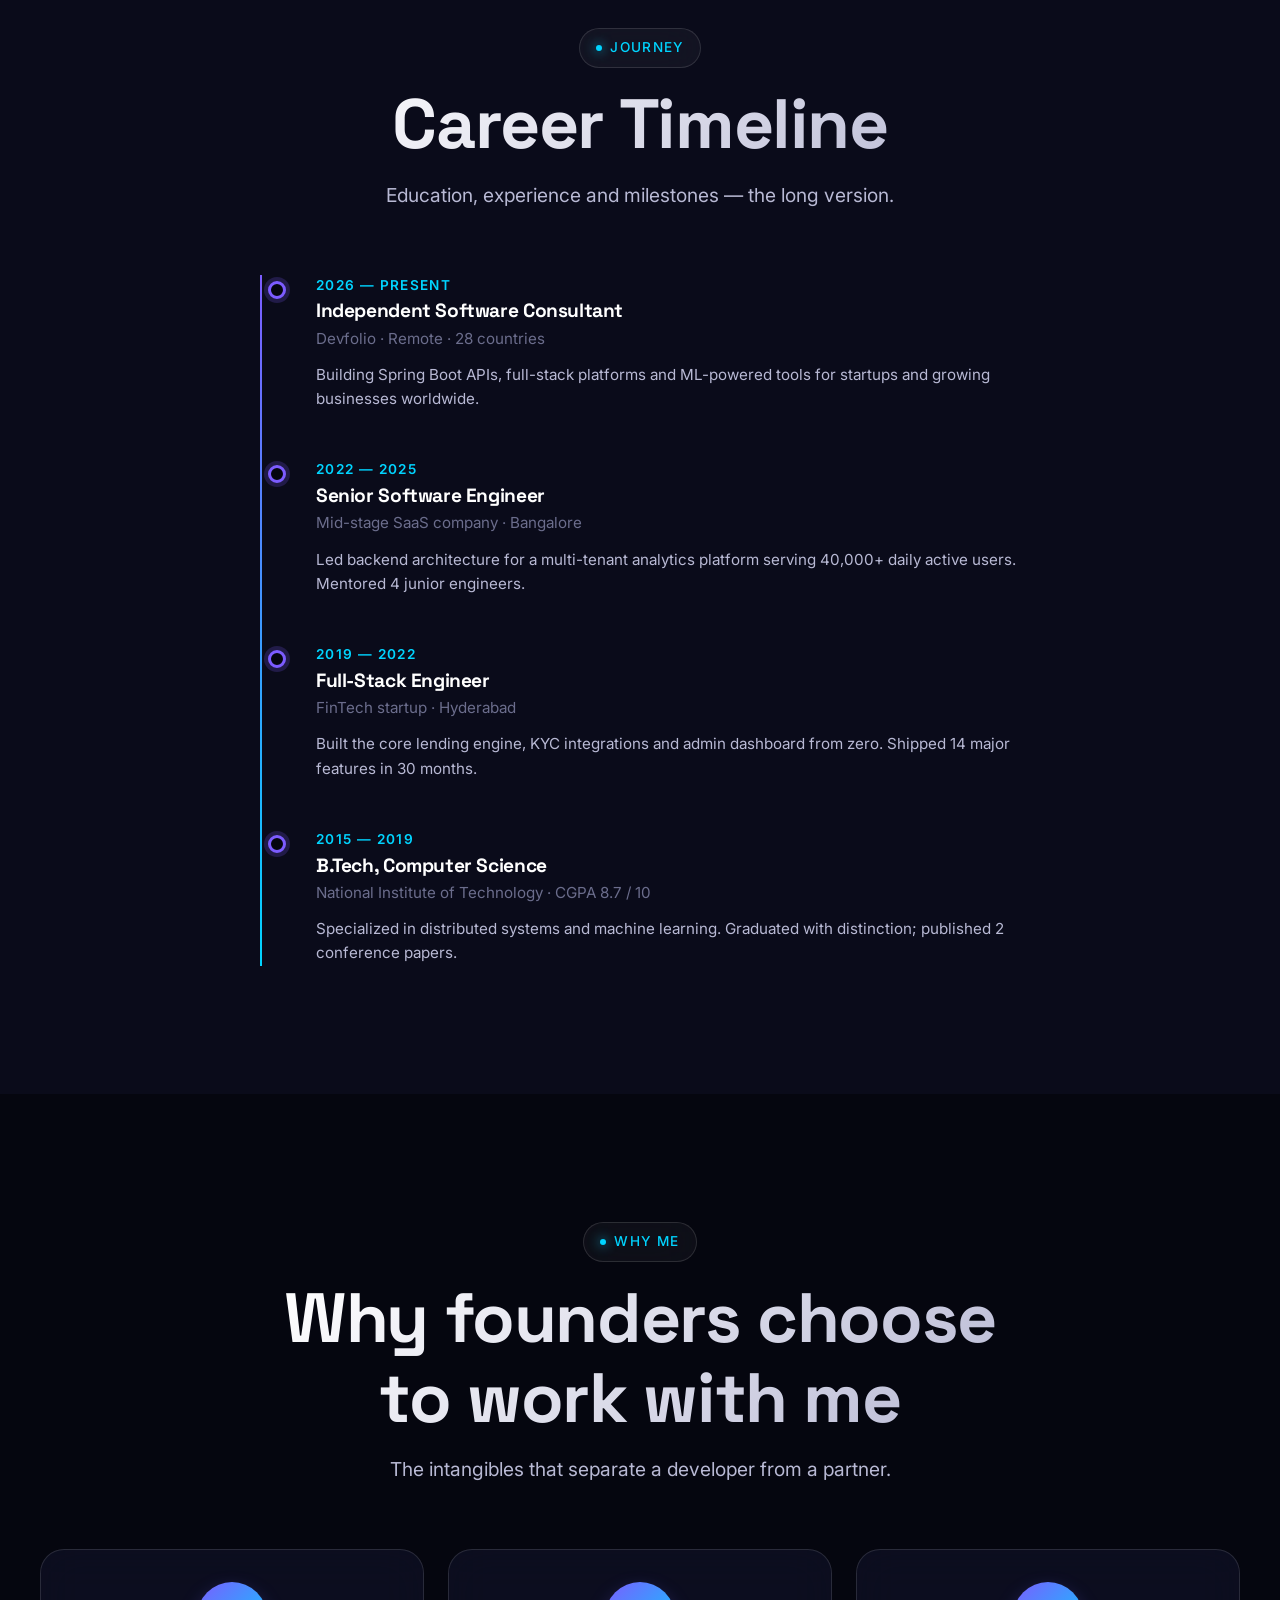
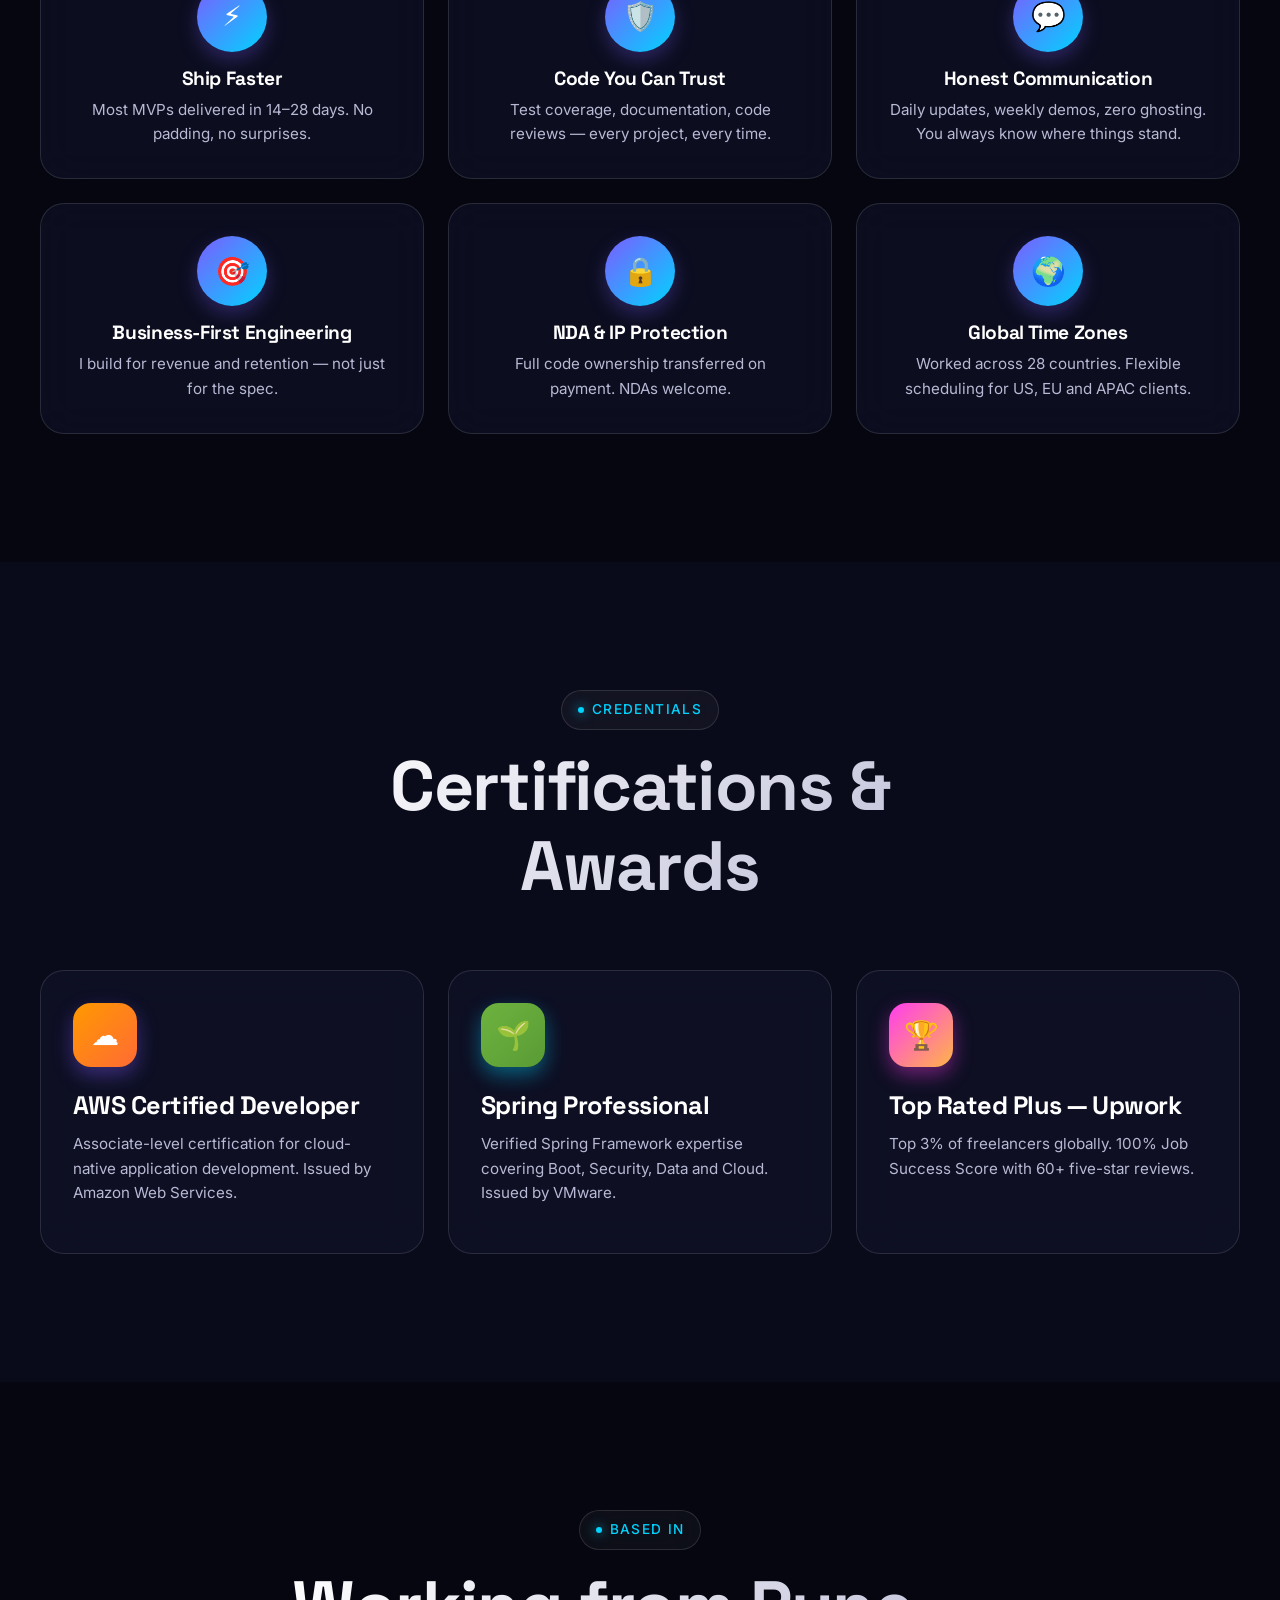
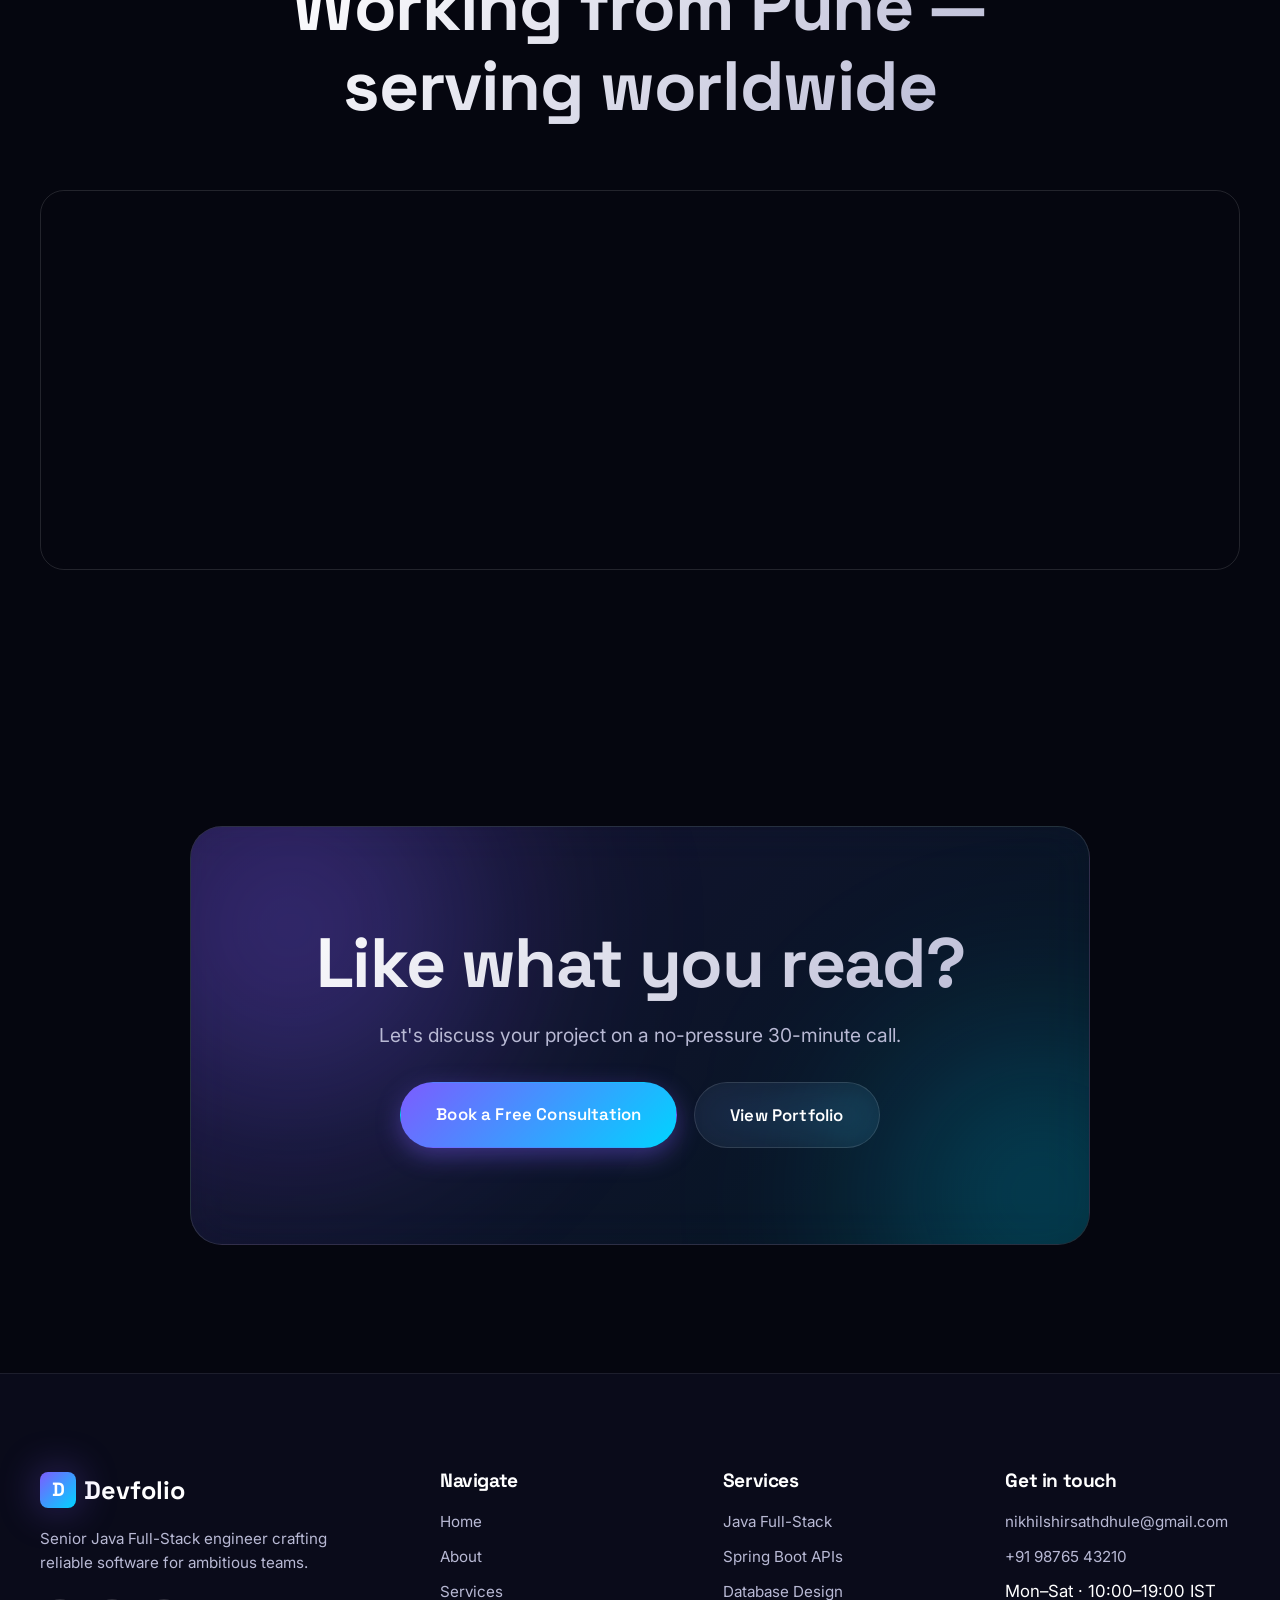
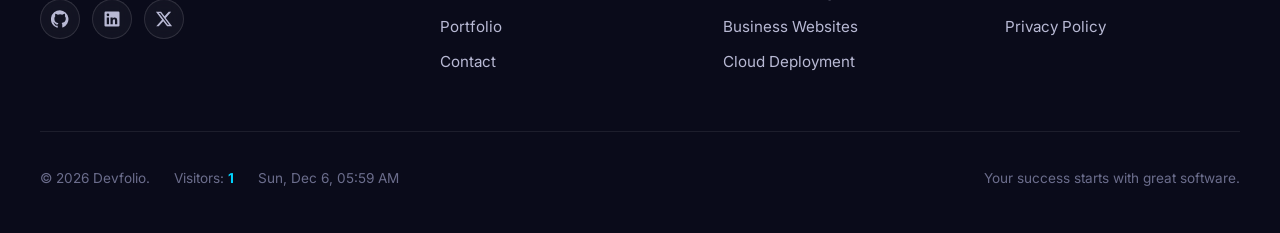
==== commit 38af8920: "Replace developer image with new format ok" ====
--- a/about.html
+++ b/about.html
@@ -64,7 +64,7 @@
       <div class="container">
         <div class="about-grid">
           <div class="about-image-wrapper reveal-left">
-            <img src="images/shet.jpeg" alt="Developer at work" loading="lazy" />
+            <img src="images/about.webp" alt="Developer at work" loading="lazy" />
             <div class="about-image-badge">
               <div class="about-image-badge-icon">⚡</div>
               <div>
